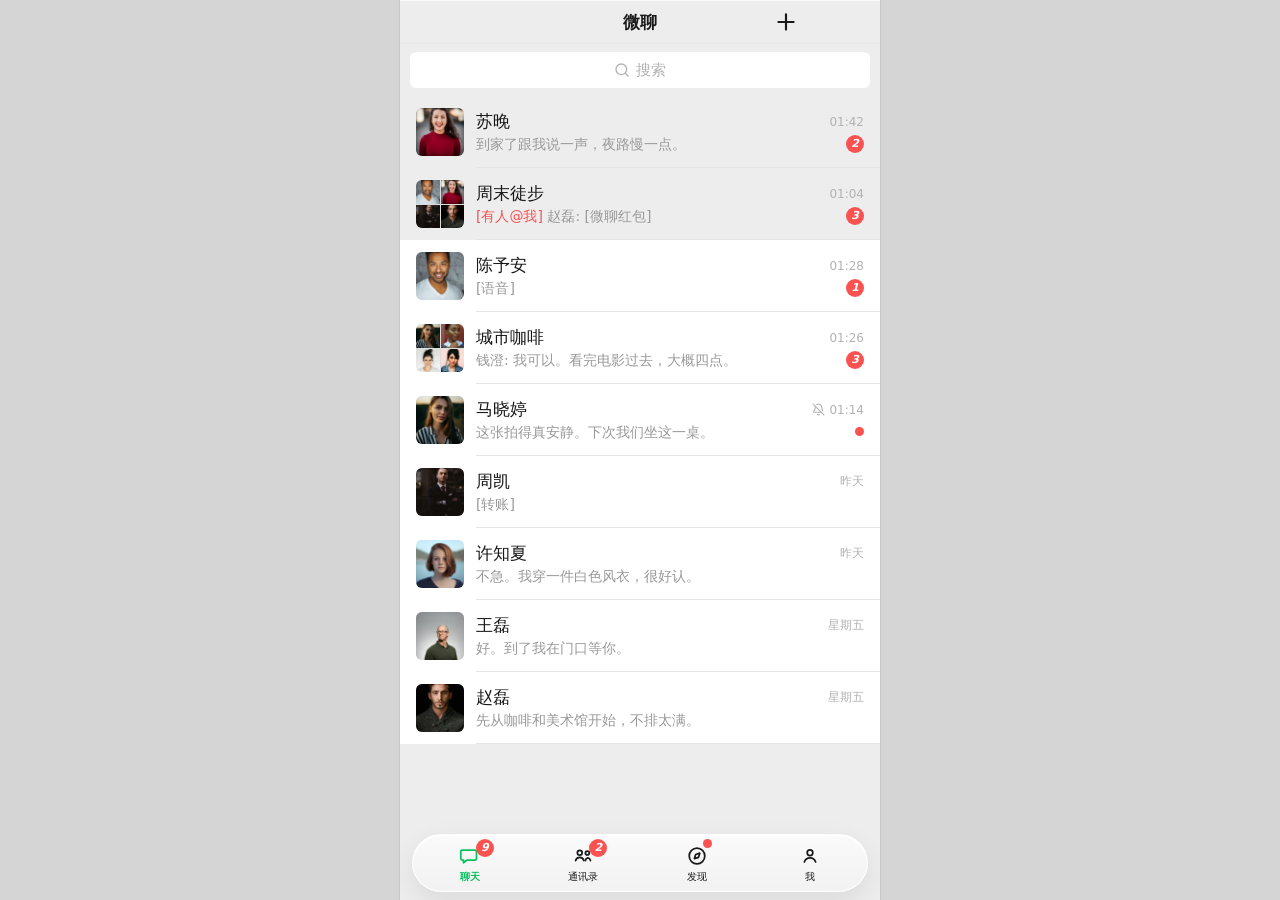
==== index.html @ df1ce08c "微聊 web app build" ====
<!doctype html>
<html lang="zh-CN">
  <head>
    <meta charset="UTF-8" />
    <link rel="icon" type="image/svg+xml" href="./favicon.svg" />
    <meta
      name="viewport"
      content="width=device-width, initial-scale=1, viewport-fit=cover"
    />
    <meta name="theme-color" content="#ededed" />
    <meta name="apple-mobile-web-app-capable" content="yes" />
    <meta name="mobile-web-app-capable" content="yes" />
    <meta name="apple-mobile-web-app-status-bar-style" content="default" />
    <meta name="format-detection" content="telephone=no" />
    <meta name="description" content="微聊，都市交友的消息、朋友圈和附近的人。" />
    <title>微聊</title>
    <script type="module" crossorigin src="./assets/index-DD8obF-Z.js"></script>
    <link rel="stylesheet" crossorigin href="./assets/index-Q1AZqdxB.css">
  </head>
  <body>
    <div id="root"></div>
  </body>
</html>
---- assets/index-Q1AZqdxB.css ----
:root{--green:#07c160;--green-press:#06ad56;--bubble-me:#95ec69;--bubble-them:#fff;--bg:#ededed;--bg-elev:#fff;--bg-search:#fff;--bg-pinned:#ededed;--nav:#ededed9e;--text:#191919;--text-2:#999;--text-3:#b2b2b2;--link:#576b95;--danger:#fa5151;--line:#e5e5e5;--tab:#f7f7f78c;--tab-active:#07c160;--tab-inactive:#191919;--input-bg:#fff;--panel:#f6f6f6;--press:#e8e8e8;--quote:#0000000d;--moment-bar:#f7f7f7;--desktop:#d5d5d5;--shadow:#0000001f;--lightningcss-light:initial;--lightningcss-dark: ;color-scheme:light;font-family:WenQuanYi Micro Hei,PingFang SC,Noto Sans SC,Microsoft YaHei,Droid Sans Fallback,system-ui,sans-serif}:root[data-theme=dark]{--bubble-me:#3eb575;--bubble-them:#2c2c2c;--bg:#111;--bg-elev:#1c1c1c;--bg-search:#2a2a2a;--bg-pinned:#191919;--nav:#1111119e;--text:#ececec;--text-2:#9a9a9a;--text-3:#7a7a7a;--link:#8ea4c8;--line:#2c2c2c;--tab:#1c1c1c8c;--tab-active:#07c160;--tab-inactive:#d0d0d0;--input-bg:#2a2a2a;--panel:#1a1a1a;--press:#2a2a2a;--quote:#ffffff14;--moment-bar:#242424;--desktop:#000;--lightningcss-light: ;--lightningcss-dark:initial;color-scheme:dark}*{box-sizing:border-box}html,body,#root{height:100%;margin:0}body{background:var(--desktop);color:var(--text);-webkit-tap-highlight-color:transparent;touch-action:manipulation;overflow:hidden}button,input,textarea{color:inherit;font-family:inherit}button{cursor:pointer}img{max-width:100%}.app-frame{left:0;right:0;top:var(--vv-top,0px);height:var(--vv-height,100dvh);justify-content:center;display:flex;position:fixed}.app{background:var(--bg);-webkit-user-select:none;user-select:none;width:min(100%,480px);height:100%;position:relative;overflow:hidden;box-shadow:0 0 0 1px #0000000f}.screen{background:var(--bg);position:absolute;inset:0;overflow:hidden}.screen.enter{animation:.28s cubic-bezier(.2,.7,.2,1) slide-in}.screen.leave{animation:.28s cubic-bezier(.2,.7,.2,1) forwards slide-out}@keyframes slide-in{0%{transform:translate(100%)}to{transform:translate(0)}}@keyframes slide-out{0%{transform:translate(0)}to{transform:translate(100%)}}@media (prefers-reduced-motion:reduce){.screen.enter,.screen.leave{animation-duration:1ms}}.page{--nav-h:calc(44px + env(safe-area-inset-top));background:var(--bg);height:100%;min-height:0;padding-top:var(--nav-h);flex-direction:column;display:flex;position:relative}.sr-only{clip:rect(0 0 0 0);width:1px;height:1px;position:absolute;overflow:hidden}.scroll{overscroll-behavior:contain;min-height:0;padding-bottom:env(safe-area-inset-bottom);flex:1;overflow-y:auto}.scroll::-webkit-scrollbar{width:0;height:0}.splash{color:#111;background:#fff;justify-content:center;align-items:center;gap:12px}.splash p{letter-spacing:2px;margin:0;font-size:18px}.navbar{height:var(--nav-h,calc(44px + env(safe-area-inset-top)));padding-top:env(safe-area-inset-top);background:var(--nav);-webkit-backdrop-filter:blur(22px)saturate(180%);z-index:6;grid-template-columns:72px 1fr 72px;align-items:center;display:grid;position:absolute;top:0;left:0;right:0;box-shadow:inset 0 1px #ffffffb8,inset 0 -.5px #0000000f}.navbar h1{left:72px;right:72px;top:env(safe-area-inset-top);text-align:center;height:44px;color:var(--text);text-overflow:ellipsis;white-space:nowrap;pointer-events:none;margin:0;font-size:17px;font-weight:600;line-height:44px;position:absolute;overflow:hidden}.nav-back,.icon-btn,.nav-side{width:44px;height:44px;color:var(--text);background:0 0;border:0;place-items:center;display:grid}.nav-back{justify-self:start}.nav-right{justify-content:flex-end;align-items:center;display:flex}.nav-text{color:var(--text);background:0 0;border:0;padding:8px 12px;font-size:16px}.nav-text.go{color:var(--green);font-weight:600}.nav-text:disabled{color:var(--text-3)}.tabs-root,.tab-pane{flex-direction:column;height:100%;min-height:0;display:flex}.tabs-body{min-height:0;padding-bottom:calc(86px + env(safe-area-inset-bottom));flex:1;display:flex;position:relative;overflow:hidden}.tab-pane{flex:1;height:auto;min-height:0;overflow:hidden}.tabs-root{position:relative}.tabbar{left:12px;right:12px;bottom:calc(8px + env(safe-area-inset-bottom));z-index:8;-webkit-backdrop-filter:blur(28px)saturate(180%);background:linear-gradient(#ffffffbd,#f7f7f775);border:1px solid #ffffffb8;border-radius:29px;height:58px;display:flex;position:absolute;box-shadow:0 10px 28px #00000014,inset 0 1px #ffffffeb,inset 0 -1px #ffffff47}:root[data-theme=dark] .tabbar{background:linear-gradient(#303030b8,#16161680);border-color:#ffffff24;box-shadow:0 10px 28px #00000059,inset 0 1px #ffffff29}.tabs-root .scroll{padding-bottom:12px}.tabs-root .index-bar{top:calc(var(--nav-h) + 52px);bottom:6px}.tab{color:var(--tab-inactive);background:0 0;border:0;flex-direction:column;flex:1;justify-content:center;align-items:center;gap:1px;font-size:10px;display:flex;position:relative}.tab.on{color:var(--tab-active);font-weight:600}.tab-badge,.badge-num,.badge-dot{background:var(--danger);color:#fff}.tab-badge,.badge-num{text-align:center;border-radius:9px;min-width:18px;height:18px;padding:0 5px;font-size:11px;font-weight:600;line-height:18px}.tab-badge{margin-left:6px;position:absolute;top:4px;left:50%}.tab-badge.badge-dot{width:9px;min-width:9px;height:9px;padding:0}.badge-dot{border-radius:50%;width:9px;height:9px;padding:0}.search-wrap{background:var(--bg);padding:8px 10px}.search-btn,.search-input{background:var(--bg-search);width:100%;height:36px;color:var(--text-3);border:0;border-radius:6px;justify-content:center;align-items:center;gap:6px;font-size:15px;display:flex}.search-input{color:var(--text);outline:none;justify-content:flex-start;padding:0 12px;font-size:16px}.search-wrap.stick{z-index:2;position:sticky;top:0}.chat-cell{background:var(--bg-elev);text-align:left;border:0;align-items:center;gap:12px;width:100%;height:72px;padding:0 16px;display:flex;position:relative}.chat-cell.pinned{background:var(--bg-pinned)}.chat-cell.anim{transition:transform .18s}.chat-cell:active{background:var(--press)}.chat-main{flex-direction:column;flex:1;justify-content:center;min-width:0;display:flex}.name-line,.sub-line{justify-content:space-between;align-items:center;gap:8px;min-width:0;display:flex}.chat-name{color:var(--text);text-overflow:ellipsis;white-space:nowrap;font-size:17px;overflow:hidden}.time{color:var(--text-3);flex-shrink:0;align-items:center;gap:4px;font-size:12px;display:flex}.preview{text-overflow:ellipsis;white-space:nowrap;min-width:0;color:var(--text-2);margin-top:3px;font-size:14px;overflow:hidden}.mention-tag,.draft-tag{color:var(--danger)}.chat-cell:after,.cell.border:after,.person:after{content:"";background:var(--line);height:1px;position:absolute;bottom:0;left:76px;right:0}.cell.border:after{left:54px}.cell.noicon.border:after{left:16px}.person:after{left:68px}.page[data-screen=contacts] .cell{padding-right:26px}.swipe-wrap{background:var(--bg-elev);position:relative;overflow:hidden}.swipe-actions{display:flex;position:absolute;inset:0 0 0 auto}.swipe-actions button{color:#fff;border:0;width:74px;font-size:15px}.swipe-actions .pinact{background:#8e8e93}.swipe-actions .delact{background:#fa5151}.avatar,.gavatar{background:#ddd;flex-shrink:0;display:inline-grid;overflow:hidden}.avatar img,.gavatar img{object-fit:cover;width:100%;height:100%;display:block}.gavatar{grid-template-columns:1fr 1fr;place-content:center;gap:1px}.cell-group{background:var(--bg-elev);margin-bottom:8px}.cell{background:var(--bg-elev);text-align:left;border:0;align-items:center;gap:12px;width:100%;min-height:56px;padding:12px 16px;font-size:16px;display:flex;position:relative}.cell:active{background:var(--press)}.cell-icon{flex-shrink:0;place-items:center;width:26px;display:grid}.cell-title{flex:1;min-width:0}.cell-value{color:var(--text-3);text-overflow:ellipsis;white-space:nowrap;max-width:50%;font-size:14px;overflow:hidden}.chev{color:#c7c7c7;flex-shrink:0}.cell.danger{color:var(--danger);justify-content:center}.letter-h{z-index:1;background:var(--bg);color:var(--text-2);padding:4px 16px;font-size:13px;position:sticky;top:0}.person{background:var(--bg-elev);text-align:left;width:100%;min-height:56px;color:var(--text);border:0;align-items:center;gap:12px;padding:8px 28px 8px 16px;font-size:17px;display:flex;position:relative}.person>span:not(.avatar){text-overflow:ellipsis;white-space:nowrap;flex:1;min-width:0;overflow:hidden}.person:active{background:var(--press)}.index-bar{z-index:4;width:18px;color:var(--text-2);touch-action:none;flex-direction:column;justify-content:space-evenly;align-items:center;font-size:10px;font-weight:600;line-height:1;display:flex;position:absolute;top:92px;bottom:8px;right:1px;overflow:hidden}.letter-pop{color:#fff;z-index:6;background:#0000008c;border-radius:8px;place-items:center;width:68px;height:68px;font-size:32px;display:grid;position:absolute;top:42%;left:50%;transform:translate(-50%,-50%)}.messages{background:var(--bg);padding-bottom:10px}.time-chip,.sys-msg{text-align:center;color:var(--text-3);margin:10px 24px;font-size:12px;line-height:1.5}.msg-row{align-items:flex-start;gap:8px;padding:6px 12px;display:flex}.msg-row.me{flex-direction:row-reverse}.msg-body{flex-direction:column;align-items:flex-start;min-width:0;max-width:74%;display:flex}.sender-name{text-overflow:ellipsis;white-space:nowrap;max-width:100%;overflow:hidden}.msg-row.me .msg-body{align-items:flex-end}.sender-name{margin:0 0 3px 2px;font-size:12px}.bubble{word-break:break-word;white-space:pre-wrap;border-radius:6px;padding:9px 12px;font-size:16px;line-height:1.45;position:relative}.bubble.them{background:var(--bubble-them);color:var(--text)}.bubble.me{background:var(--bubble-me);color:#111}.bubble.them:before,.bubble.me:after{content:"";border:6px solid #0000;position:absolute;top:12px}.bubble.them:before{border-right-color:var(--bubble-them);border-left:0;left:-6px}.bubble.me:after{border-left-color:var(--bubble-me);border-right:0;right:-6px}.at{color:var(--link)}.quote{color:var(--text-2);background:var(--quote);border-radius:3px;margin-bottom:6px;padding:4px 6px;font-size:12px}.msg-img{object-fit:contain;background:#ddd;border-radius:6px;width:auto;max-width:min(180px,100%);height:auto;max-height:220px;display:block}.sticker{max-width:100%;height:auto;display:block}.voice{align-items:center;gap:8px;min-width:84px;display:flex}.msg-row.me .voice{flex-direction:row-reverse}.bars{align-items:center;gap:2px;height:16px;display:flex}.bars i{background:currentColor;border-radius:1px;width:2px;display:block}.bars.on i{animation:.8s ease-in-out infinite hop}@keyframes hop{50%{transform:scaleY(.45)}}.rp-card,.tf-card{color:#fff;text-align:left;border:0;border-radius:6px;width:min(230px,100%);padding:0;overflow:hidden}.rp-card.done,.tf-card.done{opacity:.72}.pay-main{align-items:center;gap:10px;padding:14px 12px;display:flex}.pay-ico{color:#f25542;background:#ffd37a;border-radius:50%;place-items:center;width:40px;height:40px;font-weight:700;display:grid}.tf-card .pay-ico{color:#fff;background:#ffffff40}.pay-main>div{min-width:0}.pay-main b,.pay-main span{text-overflow:ellipsis;white-space:nowrap;display:block;overflow:hidden}.pay-main b{font-size:15px;font-weight:500}.pay-main span,.pay-foot{opacity:.9;font-size:12px}.pay-foot{color:#b2b2b2;background:#ffffffeb;padding:4px 12px}.loc-card,.file-card,.card-bubble{background:var(--bg-elev);text-align:left;width:min(220px,100%);color:var(--text);border:0;border-radius:6px;padding:0;overflow:hidden}.loc-map{background:linear-gradient(#d7efdf,#d7efdf) 0 0/100% 100%,radial-gradient(circle at 70% 40%,#07c160 0 6px,#0000 7px) 0 0/100% 100%;height:78px;position:relative}.loc-map:after{content:"";background:#fa5151;border-radius:50% 50% 50% 0;width:12px;height:12px;position:absolute;top:28px;left:50%;transform:translate(-50%)rotate(-45deg)}.loc-card div,.file-card,.card-bubble{padding:8px 10px}.loc-card .loc-name,.file-card b,.card-bubble b{text-overflow:ellipsis;white-space:nowrap;font-size:15px;display:block;overflow:hidden}.loc-card .loc-detail,.file-card span,.card-bubble span{color:var(--text-3);font-size:12px}.file-card,.card-bubble{align-items:center;gap:8px;padding:10px;display:flex}.file-card>div,.card-bubble>div,.loc-card .loc-name,.loc-card .loc-detail{text-overflow:ellipsis;white-space:nowrap;min-width:0;overflow:hidden}.msg-row.flash{animation:1.2s flash}@keyframes flash{0%{background:#07c16047}}.notice-bar{background:var(--bg-elev);text-align:left;color:var(--text-2);border:0;border-radius:6px;margin:0 12px 6px;padding:8px 10px;font-size:13px}.notice-bar b{color:var(--text);margin-right:6px}.composer{padding:8px 8px calc(8px + env(safe-area-inset-bottom));background:var(--panel);border-top:1px solid var(--line);z-index:7;align-items:flex-end;gap:6px;display:flex;position:relative}.composer .icon-btn{flex-shrink:0;width:36px;height:36px}.page.panel-open .composer{padding-bottom:8px}.composer textarea,.hold-talk{background:var(--input-bg);resize:none;border:0;border-radius:6px;outline:none;flex:1;min-height:36px;max-height:96px;padding:8px 10px;font-size:16px;line-height:1.4}.hold-talk{text-align:center;color:var(--text);touch-action:none;place-items:center;font-weight:600;display:grid}.hold-talk.down{background:#d0d0d0}.send-btn{background:var(--green);color:#fff;border:0;border-radius:4px;height:36px;padding:0 12px;font-size:15px}.send-btn:active{background:var(--green-press)}.extra-panel{background:var(--panel);height:268px;padding:8px 10px calc(8px + env(safe-area-inset-bottom));overflow:auto}.panel-tabs{gap:8px;margin-bottom:8px;display:flex}.panel-tabs button{color:var(--text-2);background:0 0;border:0;border-radius:6px;padding:4px 8px}.panel-tabs button.on{background:var(--bg-elev);color:var(--text)}.emoji-grid{grid-template-columns:repeat(8,1fr);display:grid}.emoji-grid button{background:0 0;border:0;height:42px;font-size:26px}.sticker-grid,.plus-grid{grid-template-columns:repeat(4,1fr);gap:12px 8px;display:grid}.sticker-grid button,.plus-grid button{background:0 0;border:0;padding:0}.plus-grid button{color:var(--text-2);flex-direction:column;align-items:center;gap:6px;font-size:12px;display:flex}.plus-ico{background:var(--bg-elev);width:58px;height:58px;color:var(--text);border-radius:14px;place-items:center;display:grid}.mention-list{background:var(--bg-elev);border-top:1px solid var(--line);max-height:180px;overflow:auto}.mention-list button{border:0;border-bottom:1px solid var(--line);background:0 0;align-items:center;gap:8px;width:100%;padding:8px 12px;font-size:15px;display:flex}.quote-bar{background:var(--panel);color:var(--text-2);align-items:center;gap:8px;padding:6px 12px;font-size:13px;display:flex}.quote-bar span{text-overflow:ellipsis;white-space:nowrap;flex:1;overflow:hidden}.quote-bar button{color:var(--text-2);background:0 0;border:0}.float-menu{z-index:40;color:#fff;background:#4c4c4c;border-radius:6px;max-width:calc(100% - 16px);display:flex;position:absolute;overflow:auto;transform:translate(-50%)}.tabbar{z-index:16}.float-menu button{color:#fff;white-space:nowrap;background:0 0;border:0;padding:10px 12px;font-size:14px}.float-menu button+button{box-shadow:inset 1px 0 #ffffff29}.dropdown{top:calc(44px + env(safe-area-inset-top));color:#fff;z-index:20;background:#4c4c4c;border-radius:6px;min-width:148px;position:absolute;right:8px;overflow:hidden}.dropdown button{color:#fff;text-align:left;background:0 0;border:0;align-items:center;gap:8px;width:100%;padding:12px 16px;font-size:15px;display:flex}.dropdown button+button{box-shadow:inset 0 1px #ffffff14}.dropdown-mask{z-index:19;background:0 0;border:0;position:absolute;inset:0}.toast{color:#fff;z-index:80;text-align:center;background:#000000b8;border-radius:6px;max-width:70%;padding:10px 14px;font-size:14px;position:absolute;top:42%;left:50%;transform:translate(-50%,-50%)}.mask{z-index:60;background:#00000080;justify-content:center;align-items:center;padding:28px;display:flex;position:absolute;inset:0}.sheet-mask{align-items:flex-end;padding:0}.dialog{background:var(--bg-elev);text-align:center;border-radius:12px;width:min(100%,300px);overflow:hidden}.dialog h3{margin:18px 16px 8px;font-size:17px;font-weight:600}.dialog p{color:var(--text-2);margin:0 16px 16px;font-size:14px;line-height:1.5}.dialog-actions{border-top:1px solid var(--line);display:flex}.dialog-actions button{background:0 0;border:0;flex:1;height:48px;font-size:17px}.dialog-actions button+button{border-left:1px solid var(--line);color:var(--green)}.dialog-actions .danger{color:var(--danger)}.sheet{background:var(--bg);width:100%;padding-bottom:env(safe-area-inset-bottom);border-radius:12px 12px 0 0}.sheet button,.sheet-title{background:var(--bg-elev);border:0;border-bottom:1px solid var(--line);text-align:center;width:100%;padding:16px;font-size:17px}.sheet .danger{color:var(--danger)}.sheet .cancel{margin-top:8px;font-weight:600}.sheet-title{color:var(--text-2);padding:12px;font-size:13px}.rec-mask{z-index:35;pointer-events:none;place-items:center;display:grid;position:absolute;inset:0}.rec-box{color:#fff;text-align:center;background:#000000b8;border-radius:12px;flex-direction:column;justify-content:center;align-items:center;gap:8px;width:168px;min-height:168px;padding:16px;font-size:13px;display:flex}.rec-box.cancel{background:#b02a2ae6}.viewer{z-index:70;background:#000;justify-content:center;align-items:center;display:flex;position:absolute;inset:0}.viewer img{object-fit:contain;max-width:100%;max-height:100%}.viewer-close{top:calc(8px + env(safe-area-inset-top));color:#fff;z-index:2;background:#ffffff29;border:0;border-radius:20px;width:40px;height:40px;position:absolute;left:8px}.viewer-close.light{background:0 0}.viewer-count{bottom:calc(16px + env(safe-area-inset-bottom));color:#fff;font-size:14px;position:absolute}.packet{color:#fff;text-align:center;background:#d84b3c;border-radius:14px;width:min(300px,86%);min-height:360px;position:relative;overflow:hidden}.packet-top{background:linear-gradient(#e8644f,#d84b3c 55%,#c63d32);min-height:230px;padding:36px 20px 20px}.packet-who{font-size:16px}.packet-greet{margin-top:14px;font-size:20px;font-weight:600}.coin{color:#7a4b12;background:#f3d48a;border:0;border-radius:50%;width:78px;height:78px;margin-top:28px;font-size:32px;font-weight:700}.coin.spin{animation:.56s linear spin}@keyframes spin{to{transform:rotateY(360deg)}}.packet-wait{opacity:.9;margin-top:28px}.packet-amount{color:#111;background:#f7f3ea;padding:28px 12px 32px}.packet-amount strong{font-size:40px;font-weight:600;display:block}.packet-amount span{color:#888;font-size:13px}.packet-mask{background:#0000009e}.cover{height:280px;margin-bottom:36px;position:relative}.cover img{object-fit:cover;width:100%;height:100%;display:block}.cover-meta{align-items:flex-end;gap:12px;display:flex;position:absolute;bottom:-28px;right:12px}.cover-meta .avatar{border:2px solid #fff;box-shadow:0 1px 3px #00000029}.cover-meta b{color:#fff;text-shadow:0 1px 2px #00000073;margin-bottom:34px;font-size:18px;font-weight:600}.moment{background:var(--bg-elev);gap:10px;padding:14px 12px 8px;display:flex}.moment+.moment{box-shadow:inset 0 1px var(--line)}.moment-main{flex:1;min-width:0}.moment-name{color:var(--link);font-size:16px;font-weight:600}.moment-text{white-space:pre-wrap;margin:6px 0 0;font-size:16px;line-height:1.45}.imgs{gap:4px;margin-top:8px;display:grid}.imgs button{background:#ddd;border:0;padding:0}.imgs img{object-fit:cover;width:100%;height:92px;display:block}.imgs.n1{max-width:200px}.imgs.n1 img{height:auto;max-height:220px}.imgs.n2,.imgs.n4{grid-template-columns:1fr 1fr;max-width:220px}.imgs.n3,.imgs.n5,.imgs.n6,.imgs.n7,.imgs.n8,.imgs.n9{grid-template-columns:repeat(3,1fr);max-width:260px}.moment-foot{color:var(--text-3);align-items:center;gap:8px;margin-top:8px;font-size:13px;display:flex}.moment-foot .grow{flex:1}.moment-tools{position:relative}.moment-menu{background:#4c4c4c;border-radius:4px;display:flex;position:absolute;top:-8px;right:32px;overflow:hidden}.moment-menu button{color:#fff;background:0 0;border:0;padding:8px 14px;font-size:14px}.social{background:var(--moment-bar);border-radius:4px;margin:8px 0;padding:6px 8px;font-size:14px;line-height:1.45}.social .likes{color:var(--link)}.cmt b{color:var(--link);font-weight:500}.comment-dock{padding:8px 8px calc(8px + env(safe-area-inset-bottom));background:var(--panel);border-top:1px solid var(--line);z-index:7;gap:8px;display:flex;position:relative}.comment-dock input{background:var(--input-bg);border:0;border-radius:6px;outline:none;flex:1;padding:8px 10px;font-size:16px}.page.compose-page{background:#fff;padding-top:0}.compose-bar{height:calc(44px + env(safe-area-inset-top));padding:env(safe-area-inset-top) 12px 0 6px;z-index:12;background:#fff;flex-shrink:0;justify-content:space-between;align-items:center;display:flex}.compose-cancel{height:44px;color:var(--text);background:0 0;border:0;padding:0 10px;font-size:17px}.compose-post{color:#b2b2b2;background:#ededed;border:0;border-radius:4px;height:32px;margin-right:4px;padding:0 14px;font-size:16px;font-weight:500}.compose-post:not(:disabled){background:#07c160}.compose-post:not(:disabled):active{background:#06ad56}.compose-body{padding-bottom:calc(16px + env(safe-area-inset-bottom));background:#fff}.compose-text{resize:none;width:100%;min-height:88px;color:var(--text);background:0 0;border:0;outline:none;margin:0;padding:8px 16px 0;font-size:17px;line-height:1.45;display:block;overflow:hidden}.compose-text::placeholder{color:silver}.pic-grid{grid-template-columns:repeat(3,minmax(0,1fr));gap:6px;padding:16px 16px 0;display:grid}.pic-tile,.pic-add{aspect-ratio:1;border:0;border-radius:2px;width:100%;padding:0;overflow:hidden}.pic-tile{background:#f3f3f3}.pic-tile img{object-fit:cover;width:100%;height:100%;display:block}.pic-add{color:#c8c8c8;cursor:pointer;background:#f3f3f3;place-items:center;display:grid}.compose-rows{background:#fff;margin-top:22px}.compose-row{width:100%;min-height:56px;color:var(--text);text-align:left;background:#fff;border:0;align-items:center;gap:12px;padding:0 12px 0 16px;font-size:17px;display:flex;position:relative}.compose-row>svg:first-child{flex-shrink:0}.compose-row>span:nth-child(2){flex:1;min-width:0}.compose-row .val{color:#999;text-overflow:ellipsis;white-space:nowrap;max-width:42%;font-size:16px;overflow:hidden}.compose-row:active{background:var(--press)}.compose-row+.compose-row:before{content:"";background:#e5e5e5;height:1px;position:absolute;top:0;left:50px;right:0}:root[data-theme=dark] .page.compose-page,:root[data-theme=dark] .compose-bar,:root[data-theme=dark] .compose-body,:root[data-theme=dark] .compose-rows,:root[data-theme=dark] .compose-row{background:var(--bg-elev)}:root[data-theme=dark] .pic-add,:root[data-theme=dark] .pic-tile{color:#8d8d8d;background:#2a2a2a}:root[data-theme=dark] .compose-post:disabled{color:#8d8d8d;background:#3a3a3a}:root[data-theme=dark] .compose-row+.compose-row:before{background:var(--line)}.chips{flex-wrap:wrap;gap:8px;margin-top:16px;display:flex}.chips button,.chips span{background:var(--bg-elev);color:var(--text-2);border:0;border-radius:14px;padding:6px 10px;font-size:13px}.chips button.on{color:var(--green)}.date-card{background:var(--bg-elev);border-radius:12px;margin:12px 16px;overflow:hidden}.date-card>img,.date-photo img{object-fit:cover;width:100%;height:320px;display:block}.date-photo{background:0 0;border:0;width:100%;padding:0}.date-facts{text-align:left;padding:14px 16px 4px}.date-name{align-items:center;gap:8px;font-size:20px;font-weight:600;display:flex}.verify{color:#fff;background:var(--green);border-radius:9px;padding:2px 6px;font-size:11px;font-weight:600}.date-facts p{color:var(--text);margin:8px 0;font-size:15px;line-height:1.5}.date-actions{gap:8px;padding:8px 16px 16px;display:flex}.date-actions button{background:var(--bg);border:0;border-radius:8px;flex:1;height:40px;font-size:15px}.date-actions .go{background:var(--green);color:#fff}.match-note{color:var(--green);margin-top:6px;font-size:13px}.me-head,.profile-top{background:var(--bg-elev);text-align:left;border:0;align-items:center;gap:16px;width:100%;min-height:118px;margin-bottom:8px;padding:28px 16px 24px;display:flex}.me-head .nm,.profile-top .nm,.qr-head .nm{text-overflow:ellipsis;white-space:nowrap;font-size:22px;font-weight:600;overflow:hidden}.me-meta,.profile-top>div,.qr-head>div,.fav-cell>div{flex:1;min-width:0}.me-main{text-align:left;min-width:0;color:inherit;background:0 0;border:0;flex:1;align-items:center;gap:16px;padding:0;display:flex}.me-id,.profile-top .sub{color:var(--text-2);overflow-wrap:anywhere;margin-top:6px;font-size:14px;line-height:1.5}.page.bare{padding-top:env(safe-area-inset-top)}.profile-top{padding-top:calc(var(--nav-h) + 12px);align-items:flex-start}.center-green{color:var(--green);justify-content:center;font-size:17px}.balance-card{color:#fff;background:linear-gradient(160deg,#07c160,#05964c);border-radius:12px;margin:12px;padding:18px 16px 14px}.balance-card .num{font-variant-numeric:tabular-nums;margin:8px 0 14px;font-size:36px;font-weight:600}.balance-ops{gap:8px;display:flex}.balance-ops button{color:#fff;background:#ffffff2e;border:0;border-radius:8px;flex:1;padding:8px}.bill{background:var(--bg-elev);border-bottom:1px solid var(--line);justify-content:space-between;gap:12px;padding:12px 16px;display:flex}.bill b{font-weight:500}.plus{color:#07c160}.minus{color:var(--text)}.qr-wrap{min-height:0;padding:28px 20px calc(28px + env(safe-area-inset-bottom));text-align:center;flex:1;overflow-y:auto}.qr-card{background:var(--bg-elev);border-radius:12px;padding:22px 16px 18px}.qr-card img{background:#fff;width:210px;height:210px;margin:12px auto;display:block}.service-grid,.mini-grid{background:var(--bg-elev);grid-template-columns:repeat(4,1fr);gap:14px 8px;margin-bottom:8px;padding:16px 10px;display:grid}.service-grid button,.mini-grid button{color:var(--text);background:0 0;border:0;flex-direction:column;align-items:center;gap:6px;font-size:12px;display:flex}.svc-ico{color:#fff;border-radius:12px;place-items:center;width:46px;height:46px;display:grid}.sched{padding:8px}.week-banner{background:var(--bg-elev);color:var(--text-2);border-radius:8px;margin:8px;padding:10px 12px;font-size:13px}.sched-grid{grid-template-columns:42px repeat(5,1fr);gap:4px;display:grid}.sched-grid .hd,.slot-label{text-align:center;color:var(--text-2);font-size:11px}.hd.today{color:var(--green);font-weight:700}.slot-label small{font-size:9px;display:block}.course-chip{color:#1b1b1b;border:0;border-radius:6px;width:100%;min-height:72px;padding:4px 3px;font-size:11px;line-height:1.25}.course-chip.today{box-shadow:inset 0 0 0 1px var(--green)}.course-chip.now{box-shadow:inset 0 0 0 2px #078a45}.course-empty{min-height:72px}.field{background:var(--bg-elev);margin-bottom:8px;padding:12px 16px}.field label{color:var(--text-2);margin-bottom:6px;font-size:13px;display:block}.field input,.field textarea{resize:none;background:0 0;border:0;outline:none;width:100%;font-size:16px}.money-input{font-size:32px;font-weight:600}.primary{background:var(--green);color:#fff;border:0;border-radius:6px;width:calc(100% - 32px);height:44px;margin:16px;font-size:17px}.primary.red{background:#e15a4a}.primary:disabled{opacity:.45}.hint{text-align:center;color:var(--text-3);font-size:13px}.switch{background:#e5e5e5;border:0;border-radius:15px;align-items:center;width:50px;height:30px;padding:2px;display:flex}.switch i{background:#fff;border-radius:50%;width:26px;height:26px;transition:transform .18s;display:block;box-shadow:0 1px 2px #0003}.switch.on{background:var(--green)}.switch.on i{transform:translate(20px)}.check{color:#0000;border:1px solid #ccc;border-radius:50%;place-items:center;width:22px;height:22px;display:grid}.check.on{background:var(--green);border-color:var(--green);color:#fff}.picked{background:var(--bg);gap:8px;padding:8px 12px;display:flex;overflow:auto}.article{background:var(--bg-elev);margin:8px 0;padding:14px 16px}.article h3{margin:0 0 8px;font-size:17px}.article p{color:var(--text-2);margin:0;font-size:15px;line-height:1.6}.meta{color:var(--text-3);margin-bottom:8px;font-size:12px}.empty{text-align:center;color:var(--text-2);padding:48px 24px;font-size:14px;line-height:1.6}.shake-stage{flex-direction:column;flex:1;justify-content:center;align-items:center;gap:16px;padding:24px;display:flex}.shake-orb{background:var(--bg-elev);width:140px;height:140px;color:var(--green);box-shadow:0 8px 24px var(--shadow);border:0;border-radius:50%;place-items:center;display:grid}.shake-orb.go{animation:.4s linear infinite wobble}@keyframes wobble{50%{transform:rotate(12deg)}}.result-card{background:var(--bg-elev);text-align:center;border-radius:12px;width:min(100%,300px);padding:16px}.scan-video{object-fit:cover;background:#000;width:100%;height:100%}.scan-frame{background:#111;flex:1;min-height:0;position:relative}.scan-hint{text-align:center;color:#fff;font-size:13px;position:absolute;bottom:16px;left:0;right:0}.about{text-align:center;align-items:center;padding-top:48px}.avatar-grid{grid-template-columns:repeat(4,1fr);gap:16px;padding:20px;display:grid}.avatar-grid button{background:0 0;border:0;border-radius:10px;padding:6px}.avatar-grid button.on{outline:2px solid var(--green)}.section-label{color:var(--text-2);padding:8px 16px;font-size:13px}.page.momo{background:linear-gradient(#ffd0e2 0%,#efe4ff 24%,#f6f6f6 52%,#ededed 100%);padding-top:0}.page[data-screen=moments]{background:var(--bg-elev)}.navbar{z-index:12}.navbar.overlay{box-shadow:none;color:#191919;background:linear-gradient(#fff3,#0000)}.page[data-screen=moments] .navbar.overlay:not(.solid){color:#fff}.navbar.overlay.solid{color:#191919;-webkit-backdrop-filter:blur(22px)saturate(160%);background:#f7f7f7f0;box-shadow:inset 0 -.5px #00000014}:root[data-theme=dark] .page.momo{background:linear-gradient(#3a2438 0%,#241c30 28%,#111 58%)}:root[data-theme=dark] .page[data-screen=moments]{background:var(--bg)}:root[data-theme=dark] .navbar.overlay,:root[data-theme=dark] .navbar.overlay.solid{color:var(--text)}:root[data-theme=dark] .page[data-screen=moments] .navbar.overlay:not(.solid){color:#fff}:root[data-theme=dark] .navbar.overlay.solid{background:#111111f0;box-shadow:inset 0 -.5px #ffffff14}:root[data-theme=dark] .momo-hero{color:#f6e8f4}:root[data-theme=dark] .bubble.me{color:#10210f}.momo-hero{padding:calc(var(--nav-h) + 16px) 20px 18px;color:#3a2140;font-size:28px;font-weight:600}.moment-name{color:#576b95;text-overflow:ellipsis;white-space:nowrap;max-width:100%;overflow:hidden}.moment-time,.moment-loc{color:#999;margin-right:8px;font-size:13px}.more-dots{background:var(--moment-bar);color:#576b95;letter-spacing:1px;border:0;border-radius:4px;min-width:32px;height:22px;font-weight:700}.cover-meta{max-width:calc(100% - 16px)}.cover-meta b{text-overflow:ellipsis;white-space:nowrap;max-width:168px;overflow:hidden}.imgs.n1{width:max-content;max-width:min(180px,100%)}.imgs.n1 button{aspect-ratio:auto;background:0 0;width:auto;height:auto}.imgs.n1 img{object-fit:contain;width:auto;max-width:min(180px,100%);height:auto;max-height:220px}.imgs.n2,.imgs.n4{grid-template-columns:1fr 1fr;width:min(184px,100%);max-width:184px}.imgs.n3,.imgs.n5,.imgs.n6,.imgs.n7,.imgs.n8,.imgs.n9{grid-template-columns:repeat(3,1fr);width:min(246px,100%);max-width:246px}.imgs.n2 img,.imgs.n3 img,.imgs.n4 img,.imgs.n5 img,.imgs.n6 img,.imgs.n7 img,.imgs.n8 img,.imgs.n9 img{aspect-ratio:1;object-fit:cover;width:100%;height:100%}.imgs.n2 button,.imgs.n3 button,.imgs.n4 button,.imgs.n5 button,.imgs.n6 button,.imgs.n7 button,.imgs.n8 button,.imgs.n9 button{aspect-ratio:1;overflow:hidden}.moment-strip{gap:4px;margin-left:auto;display:flex}.moment-strip img{object-fit:cover;border-radius:2px;width:40px;height:40px}.fav-tabs{background:var(--bg-elev);gap:8px;padding:8px 16px;display:flex;overflow:auto}.fav-tabs button{background:var(--bg);white-space:nowrap;border:0;border-radius:14px;padding:6px 12px;font-size:14px}.fav-tabs button.on{color:#fff;background:#07c160}.fav-cell{border:0;border-bottom:1px solid var(--line);background:var(--bg-elev);text-align:left;gap:12px;width:100%;padding:12px 16px;display:flex}.fav-cell b,.fav-cell .preview{text-overflow:ellipsis;white-space:nowrap;display:block;overflow:hidden}.fav-cell img{object-fit:cover;border-radius:4px;flex-shrink:0;width:54px;height:54px}.fav-tabs{scrollbar-width:none}.member-pick button{max-width:64px}.member-pick span{text-overflow:ellipsis;white-space:nowrap;max-width:64px;overflow:hidden}.qr-head{text-align:left;align-items:center;gap:12px;display:flex}.file-badge{color:#fff;background:#4c8dff;border-radius:4px;flex-shrink:0;place-items:center;width:44px;height:44px;font-size:11px;font-weight:700;display:grid}.picker-map,.loc-map{width:100%;height:92px;display:block}.form-error{color:#fa5151;text-align:center;font-size:13px}.packet-switch{background:var(--bg-elev);border-radius:8px;margin:12px 16px;display:flex;overflow:hidden}.packet-switch button{background:0 0;border:0;flex:1;height:40px}.packet-switch button.on{color:#fff;background:#fa9d3b}.pay-form{padding-bottom:24px}.keypad{grid-template-columns:repeat(3,1fr);gap:8px;padding:12px 16px;display:grid}.keypad button{background:var(--bg-elev);border:0;border-radius:8px;height:48px;font-size:20px}.pin-dots{justify-content:center;gap:10px;margin:12px 0;display:flex}.pin-dots i{border:1px solid #ccc;border-radius:50%;width:12px;height:12px;display:block}.pin-dots i.on{background:var(--text)}.cashier-amount{text-align:center;margin:12px 0;font-size:36px;font-weight:600}.select-bar{padding:10px 16px calc(10px + env(safe-area-inset-bottom));background:var(--bg-elev);border-top:1px solid var(--line);align-items:center;gap:12px;display:flex}.select-bar .danger{color:#fa5151;background:0 0;border:0;margin-left:auto;font-size:16px}.best{color:#c47a2c;font-size:12px}.packet-banner{object-fit:cover;width:100%;height:110px}.member-pick{gap:10px;padding:8px 16px;display:flex;overflow:auto}.member-pick button{opacity:.55;background:0 0;border:0;flex-direction:column;align-items:center;gap:4px;font-size:12px;display:flex}.member-pick button.on{opacity:1}.note-input,.text-link{color:#576b95;text-align:center;background:0 0;border:0;margin:8px auto;font-size:15px;display:block}.field select{background:0 0;width:100%;margin:8px 0;font-size:16px}.sheet-file{text-align:center;background:var(--bg-elev);border-bottom:1px solid var(--line);color:#07c160;padding:16px;display:block}.rp-card{background:linear-gradient(#f9a23a,#f25542)}.tf-card{background:linear-gradient(#ffc14d,#f0a023)}
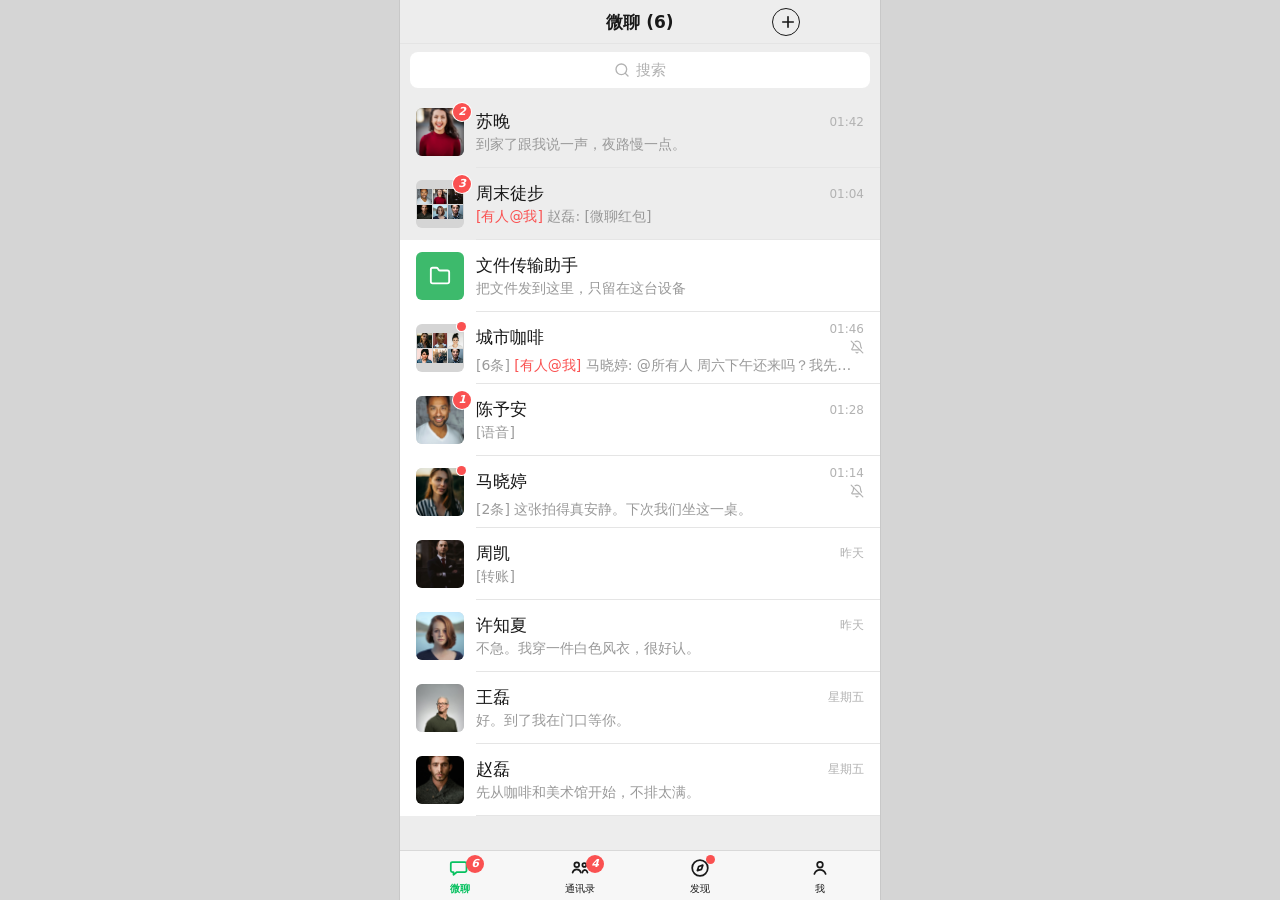
==== commit a0689580: "Update build: group QR, chat background, notice detail" ====
--- a/index.html
+++ b/index.html
@@ -14,8 +14,8 @@
     <meta name="format-detection" content="telephone=no" />
     <meta name="description" content="微聊，都市交友的消息、朋友圈和附近的人。" />
     <title>微聊</title>
-    <script type="module" crossorigin src="./assets/index-DD8obF-Z.js"></script>
-    <link rel="stylesheet" crossorigin href="./assets/index-Q1AZqdxB.css">
+    <script type="module" crossorigin src="./assets/index-C5OdnR_f.js"></script>
+    <link rel="stylesheet" crossorigin href="./assets/index-B-r6wLBg.css">
   </head>
   <body>
     <div id="root"></div>
--- a/assets/index-B-r6wLBg.css
+++ b/assets/index-B-r6wLBg.css
@@ -0,0 +1 @@
+:root{--green:#07c160;--green-press:#06ad56;--bubble-me:#95ec69;--bubble-them:#fff;--bg:#ededed;--bg-elev:#fff;--bg-search:#fff;--bg-pinned:#ededed;--nav:#ededed9e;--text:#191919;--text-2:#999;--text-3:#b2b2b2;--link:#576b95;--danger:#fa5151;--line:#e5e5e5;--tab:#f7f7f78c;--tab-active:#07c160;--tab-inactive:#191919;--input-bg:#fff;--panel:#f6f6f6;--press:#e8e8e8;--quote:#0000000d;--moment-bar:#f7f7f7;--desktop:#d5d5d5;--shadow:#0000001f;--lightningcss-light:initial;--lightningcss-dark: ;color-scheme:light;font-family:WenQuanYi Micro Hei,PingFang SC,Noto Sans SC,Microsoft YaHei,Droid Sans Fallback,system-ui,sans-serif}:root[data-theme=dark]{--bubble-me:#3eb575;--bubble-them:#2c2c2c;--bg:#111;--bg-elev:#1c1c1c;--bg-search:#2a2a2a;--bg-pinned:#191919;--nav:#1111119e;--text:#ececec;--text-2:#9a9a9a;--text-3:#7a7a7a;--link:#8ea4c8;--line:#2c2c2c;--tab:#1c1c1c8c;--tab-active:#07c160;--tab-inactive:#d0d0d0;--input-bg:#2a2a2a;--panel:#1a1a1a;--press:#2a2a2a;--quote:#ffffff14;--moment-bar:#242424;--desktop:#000;--lightningcss-light: ;--lightningcss-dark:initial;color-scheme:dark}*{box-sizing:border-box}html,body,#root{height:100%;margin:0}body{background:var(--desktop);color:var(--text);-webkit-tap-highlight-color:transparent;touch-action:manipulation;overflow:hidden}button,input,textarea{color:inherit;font-family:inherit}button{cursor:pointer}img{max-width:100%}.app-frame{left:0;right:0;top:var(--vv-top,0px);height:var(--vv-height,100dvh);justify-content:center;display:flex;position:fixed}.app{background:var(--bg);-webkit-user-select:none;user-select:none;width:min(100%,480px);height:100%;position:relative;overflow:hidden;box-shadow:0 0 0 1px #0000000f}.screen{background:var(--bg);position:absolute;inset:0;overflow:hidden}.screen.enter{animation:.28s cubic-bezier(.2,.7,.2,1) slide-in}.screen.leave{animation:.28s cubic-bezier(.2,.7,.2,1) forwards slide-out}@keyframes slide-in{0%{transform:translate(100%)}to{transform:translate(0)}}@keyframes slide-out{0%{transform:translate(0)}to{transform:translate(100%)}}@media (prefers-reduced-motion:reduce){.screen.enter,.screen.leave{animation-duration:1ms}}.page{--nav-h:calc(44px + env(safe-area-inset-top));background:var(--bg);height:100%;min-height:0;padding-top:var(--nav-h);flex-direction:column;display:flex;position:relative}.sr-only{clip:rect(0 0 0 0);width:1px;height:1px;position:absolute;overflow:hidden}.scroll{overscroll-behavior:contain;min-height:0;padding-bottom:env(safe-area-inset-bottom);flex:1;overflow-y:auto}.scroll::-webkit-scrollbar{width:0;height:0}.splash{color:#111;background:#fff;justify-content:center;align-items:center;gap:12px}.splash p{letter-spacing:2px;margin:0;font-size:18px}.navbar{height:var(--nav-h,calc(44px + env(safe-area-inset-top)));padding-top:env(safe-area-inset-top);background:var(--bg);z-index:6;grid-template-columns:72px 1fr 72px;align-items:center;display:grid;position:absolute;top:0;left:0;right:0;box-shadow:inset 0 -.5px #00000014}.navbar h1{left:72px;right:72px;top:env(safe-area-inset-top);text-align:center;height:44px;color:var(--text);text-overflow:ellipsis;white-space:nowrap;pointer-events:none;margin:0;font-size:17px;font-weight:600;line-height:44px;position:absolute;overflow:hidden}.nav-back,.icon-btn,.nav-side{width:44px;height:44px;color:var(--text);background:0 0;border:0;place-items:center;display:grid}.nav-back{justify-self:start}.nav-right{justify-content:flex-end;align-items:center;display:flex}.nav-text{color:var(--text);background:0 0;border:0;padding:8px 12px;font-size:16px}.nav-text.go{color:var(--green);font-weight:600}.nav-text:disabled{color:var(--text-3)}.tabs-root,.tab-pane{flex-direction:column;height:100%;min-height:0;display:flex}.tabs-body{min-height:0;padding-bottom:calc(50px + env(safe-area-inset-bottom));flex:1;display:flex;position:relative;overflow:hidden}.tab-pane{flex:1;height:auto;min-height:0;overflow:hidden}.tabs-root{position:relative}.tabbar{height:calc(50px + env(safe-area-inset-bottom));padding-bottom:env(safe-area-inset-bottom);z-index:16;background:#f7f7f7;border-top:.5px solid #d9d9d9;border-radius:0;display:flex;position:absolute;bottom:0;left:0;right:0}:root[data-theme=dark] .tabbar{background:#1c1c1c;border-top-color:#2c2c2c}.tabs-root .scroll{padding-bottom:12px}.tabs-root .index-bar{top:calc(var(--nav-h) + 52px);bottom:6px}.tab{color:var(--tab-inactive);background:0 0;border:0;flex-direction:column;flex:1;justify-content:center;align-items:center;gap:1px;font-size:10px;display:flex;position:relative}.tab.on{color:var(--tab-active);font-weight:600}.tab-badge,.badge-num,.badge-dot{background:var(--danger);color:#fff}.tab-badge,.badge-num{text-align:center;border-radius:9px;min-width:18px;height:18px;padding:0 5px;font-size:11px;font-weight:600;line-height:18px}.tab-badge{margin-left:6px;position:absolute;top:4px;left:50%}.tab-badge.badge-dot{width:9px;min-width:9px;height:9px;padding:0}.badge-dot{border-radius:50%;width:9px;height:9px;padding:0}.search-wrap{background:var(--bg);padding:8px 10px}.search-btn,.search-input{background:var(--bg-search);width:100%;height:36px;color:var(--text-3);border:0;border-radius:8px;justify-content:center;align-items:center;gap:6px;font-size:15px;display:flex}.search-input{color:var(--text);outline:none;justify-content:flex-start;padding:0 12px;font-size:16px}.search-wrap.stick{z-index:2;position:sticky;top:0}.chat-cell{background:var(--bg-elev);text-align:left;border:0;align-items:center;gap:12px;width:100%;height:72px;padding:0 16px;display:flex;position:relative}.chat-cell.pinned{background:var(--bg-pinned)}.chat-cell.anim{transition:transform .18s}.chat-cell:active{background:var(--press)}.chat-main{flex-direction:column;flex:1;justify-content:center;min-width:0;display:flex}.name-line,.sub-line{justify-content:space-between;align-items:center;gap:8px;min-width:0;display:flex}.chat-name{color:var(--text);text-overflow:ellipsis;white-space:nowrap;font-size:17px;overflow:hidden}.time{color:var(--text-3);flex-shrink:0;align-items:center;gap:4px;font-size:12px;display:flex}.preview{text-overflow:ellipsis;white-space:nowrap;min-width:0;color:var(--text-2);margin-top:3px;font-size:14px;overflow:hidden}.mention-tag,.draft-tag{color:var(--danger)}.chat-cell:after,.cell.border:after,.person:after{content:"";background:var(--line);height:1px;position:absolute;bottom:0;left:76px;right:0}.cell.border:after{left:54px}.cell.noicon.border:after{left:16px}.person:after{left:68px}.page[data-screen=contacts] .cell{padding-right:26px}.swipe-wrap{background:var(--bg-elev);position:relative;overflow:hidden}.swipe-actions{display:flex;position:absolute;inset:0 0 0 auto}.swipe-actions button{color:#fff;border:0;width:74px;font-size:15px}.swipe-actions .pinact{background:#8e8e93}.swipe-actions .delact{background:#fa5151}.avatar,.gavatar{background:#ddd;flex-shrink:0;display:inline-grid;overflow:hidden}.avatar img,.gavatar img{object-fit:cover;width:100%;height:100%;display:block}.gavatar{background:#d5d5d5;place-content:center;gap:1px;padding:1px}.av-slot{flex-shrink:0;width:48px;height:48px;position:relative}.av-badge{z-index:2;position:absolute;top:-5px;right:-7px;box-shadow:0 0 0 1px #fff}.av-badge.badge-dot{top:-2px;right:-2px}.time-col{flex-direction:column;flex-shrink:0;align-items:flex-end;gap:4px;display:flex}.mute-bell{color:#b2b2b2}.nav-plus{border:1.6px solid var(--text);width:28px;height:28px;color:var(--text);background:0 0;border-radius:50%;place-items:center;margin-right:8px;display:grid}.svc-tile{color:#fff;border-radius:6px;flex-shrink:0;place-items:center;width:48px;height:48px;display:grid}.svc-tile.file{background:#3dba6c}.chat-cell.service{cursor:pointer}.cell-group{background:var(--bg-elev);margin-bottom:8px}.cell{background:var(--bg-elev);text-align:left;border:0;align-items:center;gap:12px;width:100%;min-height:56px;padding:12px 16px;font-size:16px;display:flex;position:relative}.cell:active{background:var(--press)}.cell-icon{flex-shrink:0;place-items:center;width:26px;display:grid}.cell-title{flex:1;min-width:0}.cell-value{color:var(--text-3);text-overflow:ellipsis;white-space:nowrap;max-width:50%;font-size:14px;overflow:hidden}.chev{color:#c7c7c7;flex-shrink:0}.cell.danger{color:var(--danger);justify-content:center}.letter-h{z-index:1;background:var(--bg);color:var(--text-2);padding:4px 16px;font-size:13px;position:sticky;top:0}.person{background:var(--bg-elev);text-align:left;width:100%;min-height:56px;color:var(--text);border:0;align-items:center;gap:12px;padding:8px 28px 8px 16px;font-size:17px;display:flex;position:relative}.person>span:not(.avatar){text-overflow:ellipsis;white-space:nowrap;flex:1;min-width:0;overflow:hidden}.person:active{background:var(--press)}.index-bar{z-index:4;width:18px;color:var(--text-2);touch-action:none;flex-direction:column;justify-content:space-evenly;align-items:center;font-size:10px;font-weight:600;line-height:1;display:flex;position:absolute;top:92px;bottom:8px;right:1px;overflow:hidden}.letter-pop{color:#fff;z-index:6;background:#0000008c;border-radius:8px;place-items:center;width:68px;height:68px;font-size:32px;display:grid;position:absolute;top:42%;left:50%;transform:translate(-50%,-50%)}.messages{background:var(--bg);padding-bottom:10px}.time-chip,.sys-msg{text-align:center;color:var(--text-3);margin:10px 24px;font-size:12px;line-height:1.5}.msg-row{align-items:flex-start;gap:8px;padding:6px 12px;display:flex}.msg-row.me{flex-direction:row-reverse}.msg-body{flex-direction:column;align-items:flex-start;min-width:0;max-width:74%;display:flex}.sender-name{text-overflow:ellipsis;white-space:nowrap;max-width:100%;overflow:hidden}.msg-row.me .msg-body{align-items:flex-end}.sender-name{margin:0 0 3px 2px;font-size:12px}.bubble{word-break:break-word;white-space:pre-wrap;border-radius:6px;padding:9px 12px;font-size:16px;line-height:1.45;position:relative}.bubble.them{background:var(--bubble-them);color:var(--text)}.bubble.me{background:var(--bubble-me);color:#111}.bubble.them:before,.bubble.me:after{content:"";border:6px solid #0000;position:absolute;top:12px}.bubble.them:before{border-right-color:var(--bubble-them);border-left:0;left:-6px}.bubble.me:after{border-left-color:var(--bubble-me);border-right:0;right:-6px}.at{color:var(--link)}.quote{color:var(--text-2);background:var(--quote);border-radius:3px;margin-bottom:6px;padding:4px 6px;font-size:12px}.msg-img{object-fit:contain;background:#ddd;border-radius:6px;width:auto;max-width:min(180px,100%);height:auto;max-height:220px;display:block}.sticker{max-width:100%;height:auto;display:block}.voice{align-items:center;gap:8px;min-width:84px;display:flex}.msg-row.me .voice{flex-direction:row-reverse}.bars{align-items:center;gap:2px;height:16px;display:flex}.bars i{background:currentColor;border-radius:1px;width:2px;display:block}.bars.on i{animation:.8s ease-in-out infinite hop}@keyframes hop{50%{transform:scaleY(.45)}}.rp-card,.tf-card{color:#fff;text-align:left;border:0;border-radius:6px;width:min(230px,100%);padding:0;overflow:hidden}.rp-card.done,.tf-card.done{opacity:.72}.pay-main{align-items:center;gap:10px;padding:14px 12px;display:flex}.pay-ico{color:#f25542;background:#ffd37a;border-radius:50%;place-items:center;width:40px;height:40px;font-weight:700;display:grid}.tf-card .pay-ico{color:#fff;background:#ffffff40}.pay-main>div{min-width:0}.pay-main b,.pay-main span{text-overflow:ellipsis;white-space:nowrap;display:block;overflow:hidden}.pay-main b{font-size:15px;font-weight:500}.pay-main span,.pay-foot{opacity:.9;font-size:12px}.pay-foot{color:#b2b2b2;background:#ffffffeb;padding:4px 12px}.loc-card,.file-card,.card-bubble{background:var(--bg-elev);text-align:left;width:min(220px,100%);color:var(--text);border:0;border-radius:6px;padding:0;overflow:hidden}.loc-map{background:linear-gradient(#d7efdf,#d7efdf) 0 0/100% 100%,radial-gradient(circle at 70% 40%,#07c160 0 6px,#0000 7px) 0 0/100% 100%;height:78px;position:relative}.loc-map:after{content:"";background:#fa5151;border-radius:50% 50% 50% 0;width:12px;height:12px;position:absolute;top:28px;left:50%;transform:translate(-50%)rotate(-45deg)}.loc-card div,.file-card,.card-bubble{padding:8px 10px}.loc-card .loc-name,.file-card b,.card-bubble b{text-overflow:ellipsis;white-space:nowrap;font-size:15px;display:block;overflow:hidden}.loc-card .loc-detail,.file-card span,.card-bubble span{color:var(--text-3);font-size:12px}.file-card,.card-bubble{align-items:center;gap:8px;padding:10px;display:flex}.file-card>div,.card-bubble>div,.loc-card .loc-name,.loc-card .loc-detail{text-overflow:ellipsis;white-space:nowrap;min-width:0;overflow:hidden}.msg-row.flash{animation:1.2s flash}@keyframes flash{0%{background:#07c16047}}.notice-bar{background:var(--bg-elev);text-align:left;color:var(--text-2);border:0;border-radius:6px;margin:0 12px 6px;padding:8px 10px;font-size:13px}.notice-bar b{color:var(--text);margin-right:6px}.composer{padding:8px 8px calc(8px + env(safe-area-inset-bottom));background:var(--panel);border-top:1px solid var(--line);z-index:7;align-items:flex-end;gap:6px;display:flex;position:relative}.composer .icon-btn{flex-shrink:0;width:36px;height:36px}.page.panel-open .composer{padding-bottom:8px}.composer textarea,.hold-talk{background:var(--input-bg);resize:none;border:0;border-radius:6px;outline:none;flex:1;min-height:36px;max-height:96px;padding:8px 10px;font-size:16px;line-height:1.4}.hold-talk{text-align:center;color:var(--text);touch-action:none;place-items:center;font-weight:600;display:grid}.hold-talk.down{background:#d0d0d0}.send-btn{background:var(--green);color:#fff;border:0;border-radius:4px;height:36px;padding:0 12px;font-size:15px}.send-btn:active{background:var(--green-press)}.extra-panel{background:var(--panel);height:268px;padding:8px 10px calc(8px + env(safe-area-inset-bottom));overflow:auto}.panel-tabs{gap:8px;margin-bottom:8px;display:flex}.panel-tabs button{color:var(--text-2);background:0 0;border:0;border-radius:6px;padding:4px 8px}.panel-tabs button.on{background:var(--bg-elev);color:var(--text)}.sticker-grid,.plus-grid{grid-template-columns:repeat(4,1fr);gap:12px 8px;display:grid}.sticker-grid button,.plus-grid button{background:0 0;border:0;padding:0}.plus-grid button{color:var(--text-2);flex-direction:column;align-items:center;gap:6px;font-size:12px;display:flex}.plus-ico{background:var(--bg-elev);width:58px;height:58px;color:var(--text);border-radius:14px;place-items:center;display:grid}.mention-list{background:var(--bg-elev);border-top:1px solid var(--line);max-height:180px;overflow:auto}.mention-list button{border:0;border-bottom:1px solid var(--line);background:0 0;align-items:center;gap:8px;width:100%;padding:8px 12px;font-size:15px;display:flex}.quote-bar{background:var(--panel);color:var(--text-2);align-items:center;gap:8px;padding:6px 12px;font-size:13px;display:flex}.quote-bar span{text-overflow:ellipsis;white-space:nowrap;flex:1;overflow:hidden}.quote-bar button{color:var(--text-2);background:0 0;border:0}.float-menu{z-index:40;color:#fff;background:#4c4c4c;border-radius:6px;max-width:calc(100% - 16px);display:flex;position:absolute;overflow:auto;transform:translate(-50%)}.tabbar{z-index:16}.float-menu button{color:#fff;white-space:nowrap;background:0 0;border:0;padding:10px 12px;font-size:14px}.float-menu button+button{box-shadow:inset 1px 0 #ffffff29}.dropdown{top:calc(44px + env(safe-area-inset-top));color:#fff;z-index:20;background:#4c4c4c;border-radius:6px;min-width:148px;position:absolute;right:8px;overflow:hidden}.dropdown button{color:#fff;text-align:left;background:0 0;border:0;align-items:center;gap:8px;width:100%;padding:12px 16px;font-size:15px;display:flex}.dropdown button+button{box-shadow:inset 0 1px #ffffff14}.dropdown-mask{z-index:19;background:0 0;border:0;position:absolute;inset:0}.toast{color:#fff;z-index:80;text-align:center;background:#000000b8;border-radius:6px;max-width:70%;padding:10px 14px;font-size:14px;position:absolute;top:42%;left:50%;transform:translate(-50%,-50%)}.mask{z-index:60;background:#00000080;justify-content:center;align-items:center;padding:28px;display:flex;position:absolute;inset:0}.sheet-mask{align-items:flex-end;padding:0}.dialog{background:var(--bg-elev);text-align:center;border-radius:12px;width:min(100%,300px);overflow:hidden}.dialog h3{margin:18px 16px 8px;font-size:17px;font-weight:600}.dialog p{color:var(--text-2);margin:0 16px 16px;font-size:14px;line-height:1.5}.dialog-actions{border-top:1px solid var(--line);display:flex}.dialog-actions button{background:0 0;border:0;flex:1;height:48px;font-size:17px}.dialog-actions button+button{border-left:1px solid var(--line);color:var(--green)}.dialog-actions .danger{color:var(--danger)}.sheet{background:var(--bg);width:100%;padding-bottom:env(safe-area-inset-bottom);border-radius:12px 12px 0 0}.sheet button,.sheet-title{background:var(--bg-elev);border:0;border-bottom:1px solid var(--line);text-align:center;width:100%;padding:16px;font-size:17px}.sheet .danger{color:var(--danger)}.sheet .cancel{margin-top:8px;font-weight:600}.sheet-title{color:var(--text-2);padding:12px;font-size:13px}.rec-mask{z-index:35;pointer-events:none;place-items:center;display:grid;position:absolute;inset:0}.rec-box{color:#fff;text-align:center;background:#000000b8;border-radius:12px;flex-direction:column;justify-content:center;align-items:center;gap:8px;width:168px;min-height:168px;padding:16px;font-size:13px;display:flex}.rec-box.cancel{background:#b02a2ae6}.viewer{z-index:70;background:#000;justify-content:center;align-items:center;display:flex;position:absolute;inset:0}.viewer img{object-fit:contain;max-width:100%;max-height:100%}.viewer-close{top:calc(8px + env(safe-area-inset-top));color:#fff;z-index:2;background:#ffffff29;border:0;border-radius:20px;width:40px;height:40px;position:absolute;left:8px}.viewer-close.light{background:0 0}.viewer-count{bottom:calc(16px + env(safe-area-inset-bottom));color:#fff;font-size:14px;position:absolute}.packet{color:#fff;text-align:center;background:#d84b3c;border-radius:14px;width:min(300px,86%);min-height:360px;position:relative;overflow:hidden}.packet-top{background:linear-gradient(#e8644f,#d84b3c 55%,#c63d32);min-height:230px;padding:36px 20px 20px}.packet-who{font-size:16px}.packet-greet{margin-top:14px;font-size:20px;font-weight:600}.coin{color:#7a4b12;background:#f3d48a;border:0;border-radius:50%;width:78px;height:78px;margin-top:28px;font-size:32px;font-weight:700}.coin.spin{animation:.56s linear spin}@keyframes spin{to{transform:rotateY(360deg)}}.packet-wait{opacity:.9;margin-top:28px}.packet-amount{color:#111;background:#f7f3ea;padding:28px 12px 32px}.packet-amount strong{font-size:40px;font-weight:600;display:block}.packet-amount span{color:#888;font-size:13px}.packet-mask{background:#0000009e}.cover{height:280px;margin-bottom:36px;position:relative}.cover img{object-fit:cover;width:100%;height:100%;display:block}.cover-meta{align-items:flex-end;gap:12px;display:flex;position:absolute;bottom:-28px;right:12px}.cover-meta .avatar{border:2px solid #fff;box-shadow:0 1px 3px #00000029}.cover-meta b{color:#fff;text-shadow:0 1px 2px #00000073;margin-bottom:34px;font-size:18px;font-weight:600}.moment{background:var(--bg-elev);gap:10px;padding:14px 12px 8px;display:flex}.moment+.moment{box-shadow:inset 0 1px var(--line)}.moment-main{flex:1;min-width:0}.moment-name{color:var(--link);font-size:16px;font-weight:600}.moment-text{white-space:pre-wrap;margin:6px 0 0;font-size:16px;line-height:1.45}.imgs{gap:4px;margin-top:8px;display:grid}.imgs button{background:#ddd;border:0;padding:0}.imgs img{object-fit:cover;width:100%;height:92px;display:block}.imgs.n1{max-width:200px}.imgs.n1 img{height:auto;max-height:220px}.imgs.n2,.imgs.n4{grid-template-columns:1fr 1fr;max-width:220px}.imgs.n3,.imgs.n5,.imgs.n6,.imgs.n7,.imgs.n8,.imgs.n9{grid-template-columns:repeat(3,1fr);max-width:260px}.moment-foot{color:var(--text-3);align-items:center;gap:8px;margin-top:8px;font-size:13px;display:flex}.moment-foot .grow{flex:1}.moment-tools{position:relative}.moment-menu{background:#4c4c4c;border-radius:4px;display:flex;position:absolute;top:-8px;right:32px;overflow:hidden}.moment-menu button{color:#fff;background:0 0;border:0;padding:8px 14px;font-size:14px}.social{background:var(--moment-bar);border-radius:4px;margin:8px 0;padding:6px 8px;font-size:14px;line-height:1.45}.social .likes{color:var(--link)}.cmt b{color:var(--link);font-weight:500}.comment-dock{padding:8px 8px calc(8px + env(safe-area-inset-bottom));background:var(--panel);border-top:1px solid var(--line);z-index:7;gap:8px;display:flex;position:relative}.comment-dock input{background:var(--input-bg);border:0;border-radius:6px;outline:none;flex:1;padding:8px 10px;font-size:16px}.page.compose-page{background:#fff;padding-top:0}.compose-bar{height:calc(44px + env(safe-area-inset-top));padding:env(safe-area-inset-top) 12px 0 6px;z-index:12;background:#fff;flex-shrink:0;justify-content:space-between;align-items:center;display:flex}.compose-cancel{height:44px;color:var(--text);background:0 0;border:0;padding:0 10px;font-size:17px}.compose-post{color:#b2b2b2;background:#ededed;border:0;border-radius:4px;height:32px;margin-right:4px;padding:0 14px;font-size:16px;font-weight:500}.compose-post:not(:disabled){background:#07c160}.compose-post:not(:disabled):active{background:#06ad56}.compose-body{padding-bottom:calc(16px + env(safe-area-inset-bottom));background:#fff}.compose-text{resize:none;width:100%;min-height:88px;color:var(--text);background:0 0;border:0;outline:none;margin:0;padding:8px 16px 0;font-size:17px;line-height:1.45;display:block;overflow:hidden}.compose-text::placeholder{color:silver}.pic-grid{grid-template-columns:repeat(3,minmax(0,1fr));gap:6px;padding:16px 16px 0;display:grid}.pic-tile,.pic-add{aspect-ratio:1;border:0;border-radius:2px;width:100%;padding:0;overflow:hidden}.pic-tile{background:#f3f3f3}.pic-tile img{object-fit:cover;width:100%;height:100%;display:block}.pic-add{color:#c8c8c8;cursor:pointer;background:#f3f3f3;place-items:center;display:grid}.compose-rows{background:#fff;margin-top:22px}.compose-row{width:100%;min-height:56px;color:var(--text);text-align:left;background:#fff;border:0;align-items:center;gap:12px;padding:0 12px 0 16px;font-size:17px;display:flex;position:relative}.compose-row>svg:first-child{flex-shrink:0}.compose-row>span:nth-child(2){flex:1;min-width:0}.compose-row .val{color:#999;text-overflow:ellipsis;white-space:nowrap;max-width:42%;font-size:16px;overflow:hidden}.compose-row:active{background:var(--press)}.compose-row+.compose-row:before{content:"";background:#e5e5e5;height:1px;position:absolute;top:0;left:50px;right:0}:root[data-theme=dark] .page.compose-page,:root[data-theme=dark] .compose-bar,:root[data-theme=dark] .compose-body,:root[data-theme=dark] .compose-rows,:root[data-theme=dark] .compose-row{background:var(--bg-elev)}:root[data-theme=dark] .pic-add,:root[data-theme=dark] .pic-tile{color:#8d8d8d;background:#2a2a2a}:root[data-theme=dark] .compose-post:disabled{color:#8d8d8d;background:#3a3a3a}:root[data-theme=dark] .compose-row+.compose-row:before{background:var(--line)}.chips{flex-wrap:wrap;gap:8px;margin-top:16px;display:flex}.chips button,.chips span{background:var(--bg-elev);color:var(--text-2);border:0;border-radius:14px;padding:6px 10px;font-size:13px}.chips button.on{color:var(--green)}.date-card{background:var(--bg-elev);border-radius:12px;margin:12px 16px;overflow:hidden}.date-card>img,.date-photo img{object-fit:cover;width:100%;height:320px;display:block}.date-photo{background:0 0;border:0;width:100%;padding:0}.date-facts{text-align:left;padding:14px 16px 4px}.date-name{align-items:center;gap:8px;font-size:20px;font-weight:600;display:flex}.verify{color:#fff;background:var(--green);border-radius:9px;padding:2px 6px;font-size:11px;font-weight:600}.date-facts p{color:var(--text);margin:8px 0;font-size:15px;line-height:1.5}.date-actions{gap:8px;padding:8px 16px 16px;display:flex}.date-actions button{background:var(--bg);border:0;border-radius:8px;flex:1;height:40px;font-size:15px}.date-actions .go{background:var(--green);color:#fff}.match-note{color:var(--green);margin-top:6px;font-size:13px}.me-head,.profile-top{background:var(--bg-elev);text-align:left;border:0;align-items:center;gap:16px;width:100%;min-height:118px;margin-bottom:8px;padding:28px 16px 24px;display:flex}.me-head .nm,.profile-top .nm,.qr-head .nm{text-overflow:ellipsis;white-space:nowrap;font-size:22px;font-weight:600;overflow:hidden}.me-meta,.profile-top>div,.qr-head>div,.fav-cell>div{flex:1;min-width:0}.me-main{text-align:left;min-width:0;color:inherit;background:0 0;border:0;flex:1;align-items:center;gap:16px;padding:0;display:flex}.me-id,.profile-top .sub{color:var(--text-2);overflow-wrap:anywhere;margin-top:6px;font-size:14px;line-height:1.5}.page.bare{padding-top:env(safe-area-inset-top)}.profile-top{padding-top:calc(var(--nav-h) + 12px);align-items:flex-start}.center-green{color:var(--green);justify-content:center;font-size:17px}.balance-card{color:#fff;background:linear-gradient(160deg,#07c160,#05964c);border-radius:12px;margin:12px;padding:18px 16px 14px}.balance-card .num{font-variant-numeric:tabular-nums;margin:8px 0 14px;font-size:36px;font-weight:600}.balance-ops{gap:8px;display:flex}.balance-ops button{color:#fff;background:#ffffff2e;border:0;border-radius:8px;flex:1;padding:8px}.bill{background:var(--bg-elev);border-bottom:1px solid var(--line);justify-content:space-between;gap:12px;padding:12px 16px;display:flex}.bill b{font-weight:500}.plus{color:#07c160}.minus{color:var(--text)}.qr-wrap{min-height:0;padding:28px 20px calc(28px + env(safe-area-inset-bottom));text-align:center;flex:1;overflow-y:auto}.qr-card{background:var(--bg-elev);border-radius:12px;padding:22px 16px 18px}.qr-card img{background:#fff;width:210px;height:210px;margin:12px auto;display:block}.service-grid,.mini-grid{background:var(--bg-elev);grid-template-columns:repeat(4,1fr);gap:14px 8px;margin-bottom:8px;padding:16px 10px;display:grid}.service-grid button,.mini-grid button{color:var(--text);background:0 0;border:0;flex-direction:column;align-items:center;gap:6px;font-size:12px;display:flex}.svc-ico{color:#fff;border-radius:12px;place-items:center;width:46px;height:46px;display:grid}.sched{padding:8px}.week-banner{background:var(--bg-elev);color:var(--text-2);border-radius:8px;margin:8px;padding:10px 12px;font-size:13px}.sched-grid{grid-template-columns:42px repeat(5,1fr);gap:4px;display:grid}.sched-grid .hd,.slot-label{text-align:center;color:var(--text-2);font-size:11px}.hd.today{color:var(--green);font-weight:700}.slot-label small{font-size:9px;display:block}.course-chip{color:#1b1b1b;border:0;border-radius:6px;width:100%;min-height:72px;padding:4px 3px;font-size:11px;line-height:1.25}.course-chip.today{box-shadow:inset 0 0 0 1px var(--green)}.course-chip.now{box-shadow:inset 0 0 0 2px #078a45}.course-empty{min-height:72px}.field{background:var(--bg-elev);margin-bottom:8px;padding:12px 16px}.field label{color:var(--text-2);margin-bottom:6px;font-size:13px;display:block}.field input,.field textarea{resize:none;background:0 0;border:0;outline:none;width:100%;font-size:16px}.money-input{font-size:32px;font-weight:600}.primary{background:var(--green);color:#fff;border:0;border-radius:6px;width:calc(100% - 32px);height:44px;margin:16px;font-size:17px}.primary.red{background:#e15a4a}.primary:disabled{opacity:.45}.hint{text-align:center;color:var(--text-3);font-size:13px}.switch{background:#e5e5e5;border:0;border-radius:15px;align-items:center;width:50px;height:30px;padding:2px;display:flex}.switch i{background:#fff;border-radius:50%;width:26px;height:26px;transition:transform .18s;display:block;box-shadow:0 1px 2px #0003}.switch.on{background:var(--green)}.switch.on i{transform:translate(20px)}.check{color:#0000;border:1px solid #ccc;border-radius:50%;place-items:center;width:22px;height:22px;display:grid}.check.on{background:var(--green);border-color:var(--green);color:#fff}.picked{background:var(--bg);gap:8px;padding:8px 12px;display:flex;overflow:auto}.article{background:var(--bg-elev);margin:8px 0;padding:14px 16px}.article h3{margin:0 0 8px;font-size:17px}.article p{color:var(--text-2);margin:0;font-size:15px;line-height:1.6}.meta{color:var(--text-3);margin-bottom:8px;font-size:12px}.empty{text-align:center;color:var(--text-2);padding:48px 24px;font-size:14px;line-height:1.6}.shake-stage{flex-direction:column;flex:1;justify-content:center;align-items:center;gap:16px;padding:24px;display:flex}.shake-orb{background:var(--bg-elev);width:140px;height:140px;color:var(--green);box-shadow:0 8px 24px var(--shadow);border:0;border-radius:50%;place-items:center;display:grid}.shake-orb.go{animation:.4s linear infinite wobble}@keyframes wobble{50%{transform:rotate(12deg)}}.result-card{background:var(--bg-elev);text-align:center;border-radius:12px;width:min(100%,300px);padding:16px}.scan-video{object-fit:cover;background:#000;width:100%;height:100%}.scan-frame{background:#111;flex:1;min-height:0;position:relative}.scan-hint{text-align:center;color:#fff;font-size:13px;position:absolute;bottom:16px;left:0;right:0}.about{text-align:center;align-items:center;padding-top:48px}.avatar-grid{grid-template-columns:repeat(4,1fr);gap:16px;padding:20px;display:grid}.avatar-grid button{background:0 0;border:0;border-radius:10px;padding:6px}.avatar-grid button.on{outline:2px solid var(--green)}.section-label{color:var(--text-2);padding:8px 16px;font-size:13px}.page.momo{background:linear-gradient(#ffd0e2 0%,#efe4ff 24%,#f6f6f6 52%,#ededed 100%);padding-top:0}.page[data-screen=moments]{background:var(--bg-elev)}.navbar{z-index:12}.navbar.overlay{box-shadow:none;color:#191919;background:linear-gradient(#fff3,#0000)}.page[data-screen=moments] .navbar.overlay:not(.solid){color:#fff}.navbar.overlay.solid{color:#191919;-webkit-backdrop-filter:blur(22px)saturate(160%);background:#f7f7f7f0;box-shadow:inset 0 -.5px #00000014}:root[data-theme=dark] .page.momo{background:linear-gradient(#3a2438 0%,#241c30 28%,#111 58%)}:root[data-theme=dark] .page[data-screen=moments]{background:var(--bg)}:root[data-theme=dark] .navbar.overlay,:root[data-theme=dark] .navbar.overlay.solid{color:var(--text)}:root[data-theme=dark] .page[data-screen=moments] .navbar.overlay:not(.solid){color:#fff}:root[data-theme=dark] .navbar.overlay.solid{background:#111111f0;box-shadow:inset 0 -.5px #ffffff14}:root[data-theme=dark] .momo-hero{color:#f6e8f4}:root[data-theme=dark] .bubble.me{color:#10210f}.momo-hero{padding:calc(var(--nav-h) + 16px) 20px 18px;color:#3a2140;font-size:28px;font-weight:600}.moment-name{color:#576b95;text-overflow:ellipsis;white-space:nowrap;max-width:100%;overflow:hidden}.moment-time,.moment-loc{color:#999;margin-right:8px;font-size:13px}.more-dots{background:var(--moment-bar);color:#576b95;letter-spacing:1px;border:0;border-radius:4px;min-width:32px;height:22px;font-weight:700}.cover-meta{max-width:calc(100% - 16px)}.cover-meta b{text-overflow:ellipsis;white-space:nowrap;max-width:168px;overflow:hidden}.imgs.n1{width:max-content;max-width:min(180px,100%)}.imgs.n1 button{aspect-ratio:auto;background:0 0;width:auto;height:auto}.imgs.n1 img{object-fit:contain;width:auto;max-width:min(180px,100%);height:auto;max-height:220px}.imgs.n2,.imgs.n4{grid-template-columns:1fr 1fr;width:min(184px,100%);max-width:184px}.imgs.n3,.imgs.n5,.imgs.n6,.imgs.n7,.imgs.n8,.imgs.n9{grid-template-columns:repeat(3,1fr);width:min(246px,100%);max-width:246px}.imgs.n2 img,.imgs.n3 img,.imgs.n4 img,.imgs.n5 img,.imgs.n6 img,.imgs.n7 img,.imgs.n8 img,.imgs.n9 img{aspect-ratio:1;object-fit:cover;width:100%;height:100%}.imgs.n2 button,.imgs.n3 button,.imgs.n4 button,.imgs.n5 button,.imgs.n6 button,.imgs.n7 button,.imgs.n8 button,.imgs.n9 button{aspect-ratio:1;overflow:hidden}.moment-strip{gap:4px;margin-left:auto;display:flex}.moment-strip img{object-fit:cover;border-radius:2px;width:40px;height:40px}.fav-tabs{background:var(--bg-elev);gap:8px;padding:8px 16px;display:flex;overflow:auto}.fav-tabs button{background:var(--bg);white-space:nowrap;border:0;border-radius:14px;padding:6px 12px;font-size:14px}.fav-tabs button.on{color:#fff;background:#07c160}.fav-cell{border:0;border-bottom:1px solid var(--line);background:var(--bg-elev);text-align:left;gap:12px;width:100%;padding:12px 16px;display:flex}.fav-cell b,.fav-cell .preview{text-overflow:ellipsis;white-space:nowrap;display:block;overflow:hidden}.fav-cell img{object-fit:cover;border-radius:4px;flex-shrink:0;width:54px;height:54px}.fav-tabs{scrollbar-width:none}.member-pick button{max-width:64px}.member-pick span{text-overflow:ellipsis;white-space:nowrap;max-width:64px;overflow:hidden}.qr-head{text-align:left;align-items:center;gap:12px;display:flex}.file-badge{color:#fff;background:#4c8dff;border-radius:4px;flex-shrink:0;place-items:center;width:44px;height:44px;font-size:11px;font-weight:700;display:grid}.picker-map,.loc-map{width:100%;height:92px;display:block}.form-error{color:#fa5151;text-align:center;font-size:13px}.packet-switch{background:var(--bg-elev);border-radius:8px;margin:12px 16px;display:flex;overflow:hidden}.packet-switch button{background:0 0;border:0;flex:1;height:40px}.packet-switch button.on{color:#fff;background:#fa9d3b}.pay-form{padding-bottom:24px}.keypad{grid-template-columns:repeat(3,1fr);gap:8px;padding:12px 16px;display:grid}.keypad button{background:var(--bg-elev);border:0;border-radius:8px;height:48px;font-size:20px}.pin-dots{justify-content:center;gap:10px;margin:12px 0;display:flex}.pin-dots i{border:1px solid #ccc;border-radius:50%;width:12px;height:12px;display:block}.pin-dots i.on{background:var(--text)}.cashier-amount{text-align:center;margin:12px 0;font-size:36px;font-weight:600}.select-bar{padding:10px 16px calc(10px + env(safe-area-inset-bottom));background:var(--bg-elev);border-top:1px solid var(--line);align-items:center;gap:12px;display:flex}.select-bar .danger{color:#fa5151;background:0 0;border:0;margin-left:auto;font-size:16px}.best{color:#c47a2c;font-size:12px}.packet-banner{object-fit:cover;width:100%;height:110px}.member-pick{gap:10px;padding:8px 16px;display:flex;overflow:auto}.member-pick button{opacity:.55;background:0 0;border:0;flex-direction:column;align-items:center;gap:4px;font-size:12px;display:flex}.member-pick button.on{opacity:1}.note-input,.text-link{color:#576b95;text-align:center;background:0 0;border:0;margin:8px auto;font-size:15px;display:block}.field select{background:0 0;width:100%;margin:8px 0;font-size:16px}.sheet-file{text-align:center;background:var(--bg-elev);border-bottom:1px solid var(--line);color:#07c160;padding:16px;display:block}.rp-card{background:linear-gradient(#f9a23a,#f25542)}.tf-card{background:linear-gradient(#ffc14d,#f0a023)}.navbar h1{justify-content:center;align-items:center;gap:4px;display:flex}.back-count{color:#fff;background:#d0d0d0;border-radius:9px;min-width:18px;height:18px;margin-left:-6px;padding:0 5px;font-size:12px;font-style:normal;line-height:18px}.nav-back{width:auto;padding-left:4px}.chat-title{align-items:center;gap:4px;max-width:100%;display:inline-flex}.announce{color:#191919;background:#fff;border:0;border-radius:8px;align-items:center;gap:8px;height:40px;margin:8px 12px 0;padding:0 10px;display:flex;box-shadow:0 2px 8px #0000000f}.announce span{text-overflow:ellipsis;white-space:nowrap;text-align:left;flex:1;min-width:0;font-size:14px;overflow:hidden}.announce svg{color:#f0b429;flex-shrink:0}.notice-page{inset:var(--nav-h) 0 0;z-index:5;background:#fff;padding:24px 20px;position:absolute}.notice-page h2{margin:0 0 12px;font-size:18px}.messages.has-wall{background-position:50%;background-size:cover}.messages.has-wall .time-chip{color:#fff;background:#00000040}.time-chip{background:#0000000f;border-radius:4px;margin:10px auto;padding:2px 8px;display:table}.video-card,.link-card{color:#191919;background:#fff;border-radius:6px;width:220px;overflow:hidden}.video-card{position:relative}.video-card img{object-fit:cover;width:100%;height:140px;display:block}.video-card i{color:#fff;background:#00000073;border-radius:50%;place-items:center;width:36px;height:36px;display:grid;position:absolute;top:52px;left:50%;transform:translate(-50%,-50%)}.video-card div{color:#999;padding:6px 10px;font-size:12px}.link-card{gap:8px;padding:10px;display:flex}.link-card div{flex:1;min-width:0}.link-card b{font-size:15px;display:block}.link-card span{-webkit-line-clamp:2;color:#999;-webkit-box-orient:vertical;margin-top:4px;font-size:12px;display:-webkit-box;overflow:hidden}.link-card img{object-fit:cover;border-radius:2px;width:48px;height:48px}.emoji-panel{-webkit-backdrop-filter:blur(16px);backdrop-filter:blur(16px);background:#f7f7f7c7;flex-direction:column;height:320px;display:flex;position:relative}.emoji-tabs{gap:6px;padding:8px 12px;display:flex}.emoji-tabs button{color:#191919;background:0 0;border:0;border-radius:8px;width:36px;height:32px}.emoji-tabs button.on{background:#fff}.emoji-scroll{flex:1;padding:0 8px 64px;overflow:auto}.emoji-label{color:#888;padding:8px;font-size:13px}.emoji-grid{grid-template-columns:repeat(7,1fr);display:grid}.emoji-grid button{background:0 0;border:0;height:42px;font-size:26px}.emoji-dock{gap:8px;display:flex;position:absolute;bottom:12px;right:12px}.emoji-dock button{background:#ffffffeb;border:0;border-radius:6px;height:40px}.emoji-dock button:first-child{width:52px;font-size:18px}.emoji-dock .send{color:#fff;background:#07c160;padding:0 16px}.emoji-dock .send:disabled{color:#fff;background:#e1e1e1}.page.panel-open .composer,.emoji-panel{background:#f7f7f7b8}.req-head{color:#999;padding:8px 16px 4px;font-size:13px}.req-row{background:#fff;align-items:center;gap:12px;padding:10px 16px;display:flex;position:relative}.req-row+.req-row:after,.req-row:after{content:"";background:#eee;height:1px;position:absolute;bottom:0;left:76px;right:0}.req-main{flex:1;min-width:0}.req-main b{font-size:17px;font-weight:400;display:block}.req-msg{color:#999;font-size:14px;line-height:1.4}.req-msg.clamp{-webkit-line-clamp:1;-webkit-box-orient:vertical;display:-webkit-box;overflow:hidden}.expand{color:#576b95;background:0 0;border:0;padding:0;font-size:14px}.req-accept{color:#fff;background:#07c160;border:0;border-radius:4px;height:30px;padding:0 12px;font-size:14px}.req-status{color:#b2b2b2;flex-shrink:0;align-items:center;gap:2px;font-size:14px;display:flex}.rp-open{background:#00000073;flex-direction:column;animation:.22s rp-fade}@keyframes rp-fade{0%{opacity:0}}.rp-open-card{aspect-ratio:3/5;flex-direction:column;width:80%;animation:.28s rp-pop;display:flex;position:relative}@keyframes rp-pop{0%{opacity:0;transform:scale(.84)}}.rp-open-cover{color:#fff;text-align:center;background:#e15a4a 50%/cover no-repeat;border-radius:14px 14px 0 0;flex-direction:column;flex:1;align-items:center;min-height:0;padding:36px 18px 56px;display:flex}.rp-open-who{align-items:center;gap:8px;font-size:15px;display:flex}.rp-open-line{margin-top:36px;font-size:22px;font-weight:600;line-height:1.45}.rp-open-bottom{background:#f35543;border-radius:0 0 14px 14px;justify-content:center;align-items:flex-end;height:26%;padding-bottom:28px;display:flex;position:relative}.rp-open-bottom:before{content:"";background:#f35543;border-radius:50%;height:72px;position:absolute;top:-36px;left:-6%;right:-6%}.rp-open .coin{z-index:2;width:78px;height:78px;margin:0;position:absolute;top:-39px;left:50%;transform:translate(-50%)}.rp-open .coin.spin{animation:.64s linear spin}.rp-detail-link{z-index:2;color:#fff;background:0 0;border:0;font-size:16px;position:relative}.rp-close{color:#e6c36a;background:0 0;border:1.5px solid #e6c36a;border-radius:50%;place-items:center;width:42px;height:42px;margin-top:28px;display:grid}.page.rp-detail-page{background:#fff;padding-top:0}.page.rp-detail-page .navbar.overlay{color:#fff;box-shadow:none;background:linear-gradient(#00000047,#0000)}.rp-detail{background:#fff}.rp-hero{height:260px;position:relative;overflow:hidden}.rp-hero img,.rp-hero-plain{object-fit:cover;background:#e15a4a;width:100%;height:100%;display:block}.rp-arc{background:#fff;border-radius:50%;width:170%;height:150px;position:absolute;bottom:-78px;left:50%;transform:translate(-50%);box-shadow:inset 0 2px #e6c36a}.rp-make{top:calc(52px + env(safe-area-inset-top));z-index:2;color:#fff;background:#ff5b93;border:0;border-radius:14px;height:28px;padding:0 10px;font-size:13px;position:absolute;right:12px}.rp-made{text-align:center;color:#b2b2b2;margin-top:-8px;font-size:12px}.rp-sender{justify-content:center;align-items:center;gap:8px;margin-top:16px;padding:0 28px;display:flex}.rp-sender b{text-overflow:ellipsis;white-space:nowrap;max-width:68%;font-size:17px;overflow:hidden}.rp-sender i{color:#c47a2c;border:1px solid #e6c36a;border-radius:2px;padding:0 3px;font-size:11px;font-style:normal}.rp-greet{text-align:center;color:#999;margin:8px 20px 0;font-size:14px}.rp-mine{text-align:center;margin-top:12px}.rp-mine strong{font-size:46px;font-weight:500;display:block}.rp-mine button{color:#576b95;background:0 0;border:0;font-size:14px}.rp-summary{color:#999;padding:18px 16px 8px;font-size:13px}.rp-claim{align-items:center;gap:12px;padding:12px 16px;display:flex;position:relative}.rp-claim+.rp-claim:before{content:"";background:#eee;height:1px;position:absolute;top:0;left:70px;right:0}.rp-claim>div{flex:1;min-width:0}.rp-claim b{font-size:16px;font-weight:500;display:block}.rp-claim span,.rp-claim em{color:#999;font-size:12px;font-style:normal;display:block}.rp-claim em{color:#c47a2c}.rp-claim .amt{color:#191919;font-size:15px}.page.group-qr{background:#fff}.page.group-qr .navbar{box-shadow:none;background:#fff}.gq-body{text-align:center;flex-direction:column;flex:1;align-items:center;min-height:0;padding:28px 28px 20px;display:flex}.gq-name{max-width:260px;margin-top:16px;font-size:17px;line-height:1.45}.gq-code{width:260px;height:260px;margin-top:22px;position:relative}.gq-code img{width:260px;height:260px;display:block}.gq-logo{background:#fff;border-radius:10px;padding:4px;display:flex;position:absolute;top:50%;left:50%;transform:translate(-50%,-50%)}.gq-body p{color:#b2b2b2;margin:18px 0 0;font-size:13px;line-height:1.55}.gq-save{color:#576b95;background:0 0;border:0;margin-top:auto;padding:18px;font-size:16px}.page.chat-bg{background:#ededed}.bg-preview{object-fit:cover;border-radius:8px;width:calc(100% - 32px);height:180px;margin:12px 16px;display:block}.bg-grid{grid-template-columns:repeat(3,1fr);gap:8px;padding:8px 16px 24px;display:grid}.bg-grid button{background:#ddd;border:0;border-radius:6px;height:108px;padding:0;position:relative;overflow:hidden}.bg-grid img{object-fit:cover;width:100%;height:100%;display:block}.bg-grid button.on{outline:2px solid #07c160}.bg-grid svg{color:#fff;background:#07c160;border-radius:50%;padding:2px;position:absolute;bottom:6px;right:6px}.page.group-notice{background:#ededed}.group-notice .scroll{background:#fff}.gn-author{align-items:center;gap:12px;padding:16px;display:flex}.gn-author b{font-size:17px;font-weight:500;display:block}.gn-author span{color:#999;font-size:13px}.gn-text,.gn-edit{white-space:pre-wrap;resize:none;background:#fff;border:0;width:100%;min-height:140px;margin:0;padding:8px 16px 20px;font-size:17px;line-height:1.6;display:block;box-shadow:inset 0 1px #eee}.gn-foot{color:#c8c8c8;justify-content:center;align-items:center;gap:12px;margin:36px 16px;font-size:12px;display:flex}.gn-foot:before,.gn-foot:after{content:"";background:#e5e5e5;width:42px;height:1px}
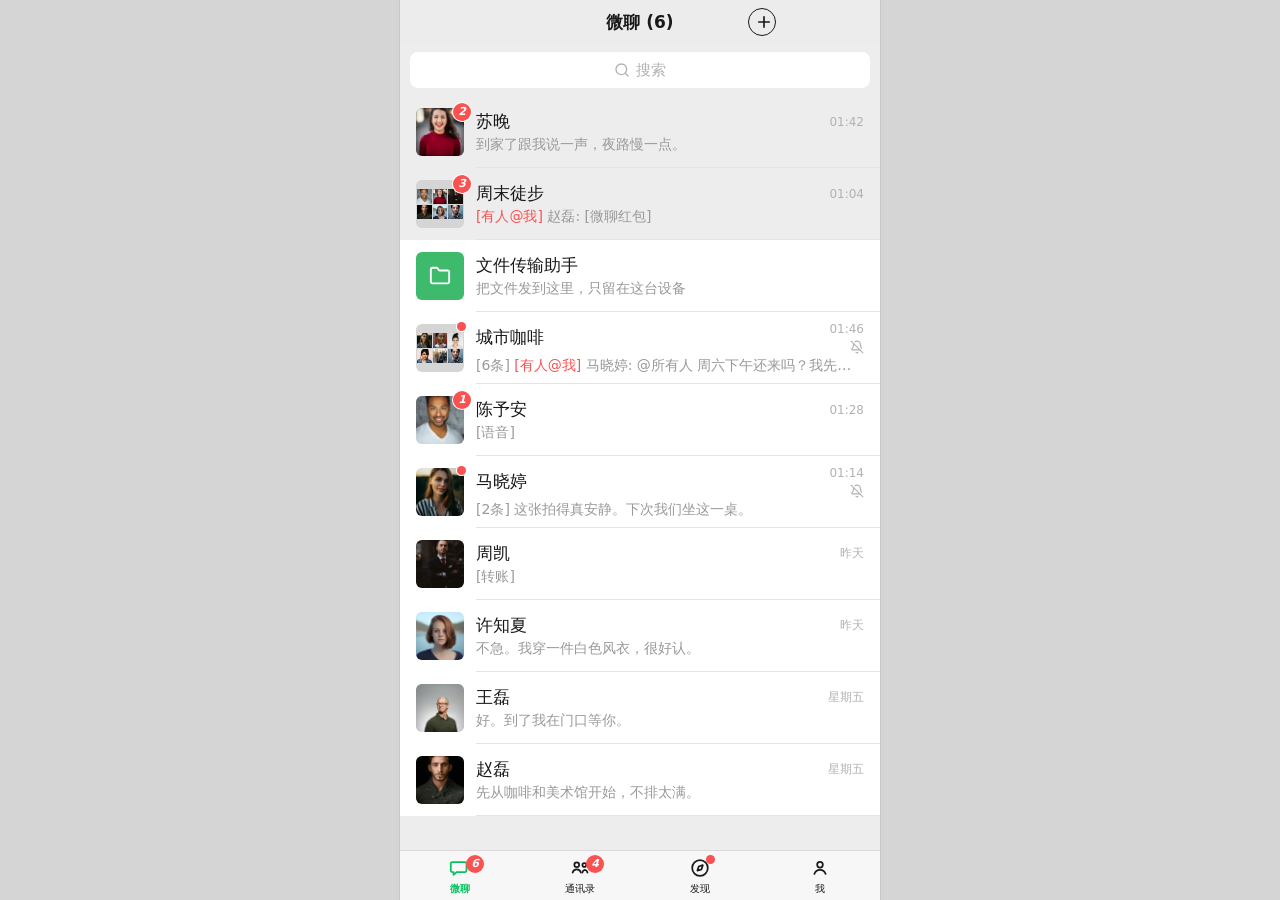
==== commit 9927e787: "Update build: services, profile, settings, search, nav audit" ====
--- a/index.html
+++ b/index.html
@@ -14,8 +14,8 @@
     <meta name="format-detection" content="telephone=no" />
     <meta name="description" content="微聊，都市交友的消息、朋友圈和附近的人。" />
     <title>微聊</title>
-    <script type="module" crossorigin src="./assets/index-C5OdnR_f.js"></script>
-    <link rel="stylesheet" crossorigin href="./assets/index-B-r6wLBg.css">
+    <script type="module" crossorigin src="./assets/index-BF3jyUOG.js"></script>
+    <link rel="stylesheet" crossorigin href="./assets/index-N-2jJCn-.css">
   </head>
   <body>
     <div id="root"></div>
--- a/assets/index-N-2jJCn-.css
+++ b/assets/index-N-2jJCn-.css
@@ -0,0 +1 @@
+:root{--green:#07c160;--green-press:#06ad56;--bubble-me:#95ec69;--bubble-them:#fff;--bg:#ededed;--bg-elev:#fff;--bg-search:#fff;--bg-pinned:#ededed;--nav:#ededed9e;--text:#191919;--text-2:#999;--text-3:#b2b2b2;--link:#576b95;--danger:#fa5151;--line:#e5e5e5;--tab:#f7f7f78c;--tab-active:#07c160;--tab-inactive:#191919;--input-bg:#fff;--panel:#f6f6f6;--press:#e8e8e8;--quote:#0000000d;--moment-bar:#f7f7f7;--desktop:#d5d5d5;--shadow:#0000001f;--lightningcss-light:initial;--lightningcss-dark: ;color-scheme:light;font-family:WenQuanYi Micro Hei,PingFang SC,Noto Sans SC,Microsoft YaHei,Droid Sans Fallback,system-ui,sans-serif}:root[data-theme=dark]{--bubble-me:#3eb575;--bubble-them:#2c2c2c;--bg:#111;--bg-elev:#1c1c1c;--bg-search:#2a2a2a;--bg-pinned:#191919;--nav:#1111119e;--text:#ececec;--text-2:#9a9a9a;--text-3:#7a7a7a;--link:#8ea4c8;--line:#2c2c2c;--tab:#1c1c1c8c;--tab-active:#07c160;--tab-inactive:#d0d0d0;--input-bg:#2a2a2a;--panel:#1a1a1a;--press:#2a2a2a;--quote:#ffffff14;--moment-bar:#242424;--desktop:#000;--lightningcss-light: ;--lightningcss-dark:initial;color-scheme:dark}*{box-sizing:border-box}html,body,#root{height:100%;margin:0}body{background:var(--desktop);color:var(--text);-webkit-tap-highlight-color:transparent;touch-action:manipulation;overflow:hidden}button,input,textarea{color:inherit;font-family:inherit}button{cursor:pointer}img{max-width:100%}.app-frame{left:0;right:0;top:var(--vv-top,0px);height:var(--vv-height,100dvh);justify-content:center;display:flex;position:fixed}.app{background:var(--bg);-webkit-user-select:none;user-select:none;width:min(100%,480px);height:100%;position:relative;overflow:hidden;box-shadow:0 0 0 1px #0000000f}.screen{background:var(--bg);position:absolute;inset:0;overflow:hidden}.screen.enter{animation:.28s cubic-bezier(.2,.7,.2,1) slide-in}.screen.leave{animation:.28s cubic-bezier(.2,.7,.2,1) forwards slide-out}@keyframes slide-in{0%{transform:translate(100%)}to{transform:translate(0)}}@keyframes slide-out{0%{transform:translate(0)}to{transform:translate(100%)}}@media (prefers-reduced-motion:reduce){.screen.enter,.screen.leave{animation-duration:1ms}}.page{--nav-h:calc(44px + env(safe-area-inset-top));background:var(--bg);height:100%;min-height:0;padding-top:var(--nav-h);flex-direction:column;display:flex;position:relative}.sr-only{clip:rect(0 0 0 0);width:1px;height:1px;position:absolute;overflow:hidden}.scroll{overscroll-behavior:contain;min-height:0;padding-bottom:env(safe-area-inset-bottom);flex:1;overflow-y:auto}.scroll::-webkit-scrollbar{width:0;height:0}.splash{color:#111;background:#fff;justify-content:center;align-items:center;gap:12px}.splash p{letter-spacing:2px;margin:0;font-size:18px}.navbar{--nav-p:1;--nav-line:1;--nav-title:1;--nav-tint:#ededed;--nav-dark:#1c1c1c;--nav-ink:#191919;height:var(--nav-h,calc(44px + env(safe-area-inset-top)));padding-top:env(safe-area-inset-top);background:color-mix(in srgb, var(--nav-tint) calc(var(--nav-p) * 86%), transparent);-webkit-backdrop-filter:blur(calc(var(--nav-p) * 18px)) saturate(160%);box-shadow:inset 0 calc(var(--nav-line) * -.5px) 0 #0000001f;color:color-mix(in srgb, var(--nav-ink) calc(var(--nav-p) * 100%), #fff);z-index:12;grid-template-columns:96px minmax(0,1fr) 96px;align-items:center;display:grid;position:absolute;top:0;left:0;right:0}:root[data-theme=dark] .navbar{--nav-tint:var(--nav-dark);--nav-ink:#ececec}.navbar h1{left:50%;top:env(safe-area-inset-top);text-align:center;width:max-content;max-width:60%;height:44px;color:inherit;text-overflow:ellipsis;white-space:nowrap;pointer-events:none;opacity:var(--nav-title);transform:translateX(-50%) translateY(calc((1 - var(--nav-title)) * 8px));margin:0;font-size:17px;font-weight:600;line-height:44px;position:absolute;overflow:hidden}.nav-slot{align-items:center;min-width:0;height:44px;display:flex}.nav-right{justify-content:flex-end}.nav-back,.icon-btn,.nav-side{width:44px;height:44px;color:inherit;background:0 0;border:0;place-items:center;display:grid}.nav-back{justify-self:start}.nav-right{justify-content:flex-end;align-items:center;display:flex}.nav-text{color:var(--text);background:0 0;border:0;padding:8px 12px;font-size:16px}.nav-text.go{color:var(--green);font-weight:600}.nav-text:disabled{color:var(--text-3)}.tabs-root,.tab-pane{flex-direction:column;height:100%;min-height:0;display:flex}.tabs-body{min-height:0;padding-bottom:calc(50px + env(safe-area-inset-bottom));flex:1;display:flex;position:relative;overflow:hidden}.tab-pane{flex:1;height:auto;min-height:0;overflow:hidden}.tabs-root{position:relative}.tabbar{height:calc(50px + env(safe-area-inset-bottom));padding-bottom:env(safe-area-inset-bottom);z-index:16;background:#f7f7f7;border-top:.5px solid #d9d9d9;border-radius:0;display:flex;position:absolute;bottom:0;left:0;right:0}:root[data-theme=dark] .tabbar{background:#1c1c1c;border-top-color:#2c2c2c}.tabs-root .scroll{padding-bottom:12px}.tabs-root .index-bar{top:calc(var(--nav-h) + 52px);bottom:6px}.tab{color:var(--tab-inactive);background:0 0;border:0;flex-direction:column;flex:1;justify-content:center;align-items:center;gap:1px;font-size:10px;display:flex;position:relative}.tab.on{color:var(--tab-active);font-weight:600}.tab-badge,.badge-num,.badge-dot{background:var(--danger);color:#fff}.tab-badge,.badge-num{text-align:center;border-radius:9px;min-width:18px;height:18px;padding:0 5px;font-size:11px;font-weight:600;line-height:18px}.tab-badge{margin-left:6px;position:absolute;top:4px;left:50%}.tab-badge.badge-dot{width:9px;min-width:9px;height:9px;padding:0}.badge-dot{border-radius:50%;width:9px;height:9px;padding:0}.search-wrap{background:var(--bg);padding:8px 10px}.search-btn,.search-input{background:var(--bg-search);width:100%;height:36px;color:var(--text-3);border:0;border-radius:8px;justify-content:center;align-items:center;gap:6px;font-size:15px;display:flex}.search-input{color:var(--text);outline:none;justify-content:flex-start;padding:0 12px;font-size:16px}.search-wrap.stick{z-index:2;position:sticky;top:0}.chat-cell{background:var(--bg-elev);text-align:left;border:0;align-items:center;gap:12px;width:100%;height:72px;padding:0 16px;display:flex;position:relative}.chat-cell.pinned{background:var(--bg-pinned)}.chat-cell.anim{transition:transform .18s}.chat-cell:active{background:var(--press)}.chat-main{flex-direction:column;flex:1;justify-content:center;min-width:0;display:flex}.name-line,.sub-line{justify-content:space-between;align-items:center;gap:8px;min-width:0;display:flex}.chat-name{color:var(--text);text-overflow:ellipsis;white-space:nowrap;font-size:17px;overflow:hidden}.time{color:var(--text-3);flex-shrink:0;align-items:center;gap:4px;font-size:12px;display:flex}.preview{text-overflow:ellipsis;white-space:nowrap;min-width:0;color:var(--text-2);margin-top:3px;font-size:14px;overflow:hidden}.mention-tag,.draft-tag{color:var(--danger)}.chat-cell:after,.cell.border:after,.person:after{content:"";background:var(--line);height:1px;position:absolute;bottom:0;left:76px;right:0}.cell.border:after{left:54px}.cell.noicon.border:after{left:16px}.person:after{left:68px}.page[data-screen=contacts] .cell{padding-right:26px}.swipe-wrap{background:var(--bg-elev);position:relative;overflow:hidden}.swipe-actions{display:flex;position:absolute;inset:0 0 0 auto}.swipe-actions button{color:#fff;border:0;width:74px;font-size:15px}.swipe-actions .pinact{background:#8e8e93}.swipe-actions .delact{background:#fa5151}.avatar,.gavatar{background:#ddd;flex-shrink:0;display:inline-grid;overflow:hidden}.avatar img,.gavatar img{object-fit:cover;width:100%;height:100%;display:block}.gavatar{background:#d5d5d5;place-content:center;gap:1px;padding:1px}.av-slot{flex-shrink:0;width:48px;height:48px;position:relative}.av-badge{z-index:2;position:absolute;top:-5px;right:-7px;box-shadow:0 0 0 1px #fff}.av-badge.badge-dot{top:-2px;right:-2px}.time-col{flex-direction:column;flex-shrink:0;align-items:flex-end;gap:4px;display:flex}.mute-bell{color:#b2b2b2}.nav-plus{border:1.6px solid var(--text);width:28px;height:28px;color:var(--text);background:0 0;border-radius:50%;place-items:center;margin-right:8px;display:grid}.svc-tile{color:#fff;border-radius:6px;flex-shrink:0;place-items:center;width:48px;height:48px;display:grid}.svc-tile.file{background:#3dba6c}.chat-cell.service{cursor:pointer}.cell-group{background:var(--bg-elev);margin-bottom:8px}.cell{background:var(--bg-elev);text-align:left;border:0;align-items:center;gap:12px;width:100%;min-height:56px;padding:12px 16px;font-size:16px;display:flex;position:relative}.cell:active{background:var(--press)}.cell-icon{flex-shrink:0;place-items:center;width:26px;display:grid}.cell-title{flex:1;min-width:0}.cell-value{color:var(--text-3);text-overflow:ellipsis;white-space:nowrap;max-width:50%;font-size:14px;overflow:hidden}.chev{color:#c7c7c7;flex-shrink:0}.cell.danger{color:var(--danger);justify-content:center}.letter-h{z-index:1;background:var(--bg);color:var(--text-2);padding:4px 16px;font-size:13px;position:sticky;top:0}.person{background:var(--bg-elev);text-align:left;width:100%;min-height:56px;color:var(--text);border:0;align-items:center;gap:12px;padding:8px 28px 8px 16px;font-size:17px;display:flex;position:relative}.person>span:not(.avatar){text-overflow:ellipsis;white-space:nowrap;flex:1;min-width:0;overflow:hidden}.person:active{background:var(--press)}.index-bar{z-index:4;width:18px;color:var(--text-2);touch-action:none;flex-direction:column;justify-content:space-evenly;align-items:center;font-size:10px;font-weight:600;line-height:1;display:flex;position:absolute;top:92px;bottom:8px;right:1px;overflow:hidden}.letter-pop{color:#fff;z-index:6;background:#0000008c;border-radius:8px;place-items:center;width:68px;height:68px;font-size:32px;display:grid;position:absolute;top:42%;left:50%;transform:translate(-50%,-50%)}.messages{background:var(--bg);padding-bottom:10px}.time-chip,.sys-msg{text-align:center;color:var(--text-3);margin:10px 24px;font-size:12px;line-height:1.5}.msg-row{align-items:flex-start;gap:8px;padding:6px 12px;display:flex}.msg-row.me{flex-direction:row-reverse}.msg-body{flex-direction:column;align-items:flex-start;min-width:0;max-width:74%;display:flex}.sender-name{text-overflow:ellipsis;white-space:nowrap;max-width:100%;overflow:hidden}.msg-row.me .msg-body{align-items:flex-end}.sender-name{margin:0 0 3px 2px;font-size:12px}.bubble{word-break:break-word;white-space:pre-wrap;border-radius:6px;padding:9px 12px;font-size:16px;line-height:1.45;position:relative}.bubble.them{background:var(--bubble-them);color:var(--text)}.bubble.me{background:var(--bubble-me);color:#111}.bubble.them:before,.bubble.me:after{content:"";border:6px solid #0000;position:absolute;top:12px}.bubble.them:before{border-right-color:var(--bubble-them);border-left:0;left:-6px}.bubble.me:after{border-left-color:var(--bubble-me);border-right:0;right:-6px}.at{color:var(--link)}.quote{color:var(--text-2);background:var(--quote);border-radius:3px;margin-bottom:6px;padding:4px 6px;font-size:12px}.msg-img{object-fit:contain;background:#ddd;border-radius:6px;width:auto;max-width:min(180px,100%);height:auto;max-height:220px;display:block}.sticker{max-width:100%;height:auto;display:block}.voice{align-items:center;gap:8px;min-width:84px;display:flex}.msg-row.me .voice{flex-direction:row-reverse}.bars{align-items:center;gap:2px;height:16px;display:flex}.bars i{background:currentColor;border-radius:1px;width:2px;display:block}.bars.on i{animation:.8s ease-in-out infinite hop}@keyframes hop{50%{transform:scaleY(.45)}}.rp-card,.tf-card{color:#fff;text-align:left;border:0;border-radius:6px;width:min(230px,100%);padding:0;overflow:hidden}.rp-card.done,.tf-card.done{opacity:.72}.pay-main{align-items:center;gap:10px;padding:14px 12px;display:flex}.pay-ico{color:#f25542;background:#ffd37a;border-radius:50%;place-items:center;width:40px;height:40px;font-weight:700;display:grid}.tf-card .pay-ico{color:#fff;background:#ffffff40}.pay-main>div{min-width:0}.pay-main b,.pay-main span{text-overflow:ellipsis;white-space:nowrap;display:block;overflow:hidden}.pay-main b{font-size:15px;font-weight:500}.pay-main span,.pay-foot{opacity:.9;font-size:12px}.pay-foot{color:#b2b2b2;background:#ffffffeb;padding:4px 12px}.loc-card,.file-card,.card-bubble{background:var(--bg-elev);text-align:left;width:min(220px,100%);color:var(--text);border:0;border-radius:6px;padding:0;overflow:hidden}.loc-map{background:linear-gradient(#d7efdf,#d7efdf) 0 0/100% 100%,radial-gradient(circle at 70% 40%,#07c160 0 6px,#0000 7px) 0 0/100% 100%;height:78px;position:relative}.loc-map:after{content:"";background:#fa5151;border-radius:50% 50% 50% 0;width:12px;height:12px;position:absolute;top:28px;left:50%;transform:translate(-50%)rotate(-45deg)}.loc-card div,.file-card,.card-bubble{padding:8px 10px}.loc-card .loc-name,.file-card b,.card-bubble b{text-overflow:ellipsis;white-space:nowrap;font-size:15px;display:block;overflow:hidden}.loc-card .loc-detail,.file-card span,.card-bubble span{color:var(--text-3);font-size:12px}.file-card,.card-bubble{align-items:center;gap:8px;padding:10px;display:flex}.file-card>div,.card-bubble>div,.loc-card .loc-name,.loc-card .loc-detail{text-overflow:ellipsis;white-space:nowrap;min-width:0;overflow:hidden}.msg-row.flash{animation:1.2s flash}@keyframes flash{0%{background:#07c16047}}.notice-bar{background:var(--bg-elev);text-align:left;color:var(--text-2);border:0;border-radius:6px;margin:0 12px 6px;padding:8px 10px;font-size:13px}.notice-bar b{color:var(--text);margin-right:6px}.composer{padding:8px 8px calc(8px + env(safe-area-inset-bottom));background:var(--panel);border-top:1px solid var(--line);z-index:7;align-items:flex-end;gap:6px;display:flex;position:relative}.composer .icon-btn{flex-shrink:0;width:36px;height:36px}.page.panel-open .composer{padding-bottom:8px}.composer textarea,.hold-talk{background:var(--input-bg);resize:none;border:0;border-radius:6px;outline:none;flex:1;min-height:36px;max-height:96px;padding:8px 10px;font-size:16px;line-height:1.4}.hold-talk{text-align:center;color:var(--text);touch-action:none;place-items:center;font-weight:600;display:grid}.hold-talk.down{background:#d0d0d0}.send-btn{background:var(--green);color:#fff;border:0;border-radius:4px;height:36px;padding:0 12px;font-size:15px}.send-btn:active{background:var(--green-press)}.extra-panel{background:var(--panel);height:268px;padding:8px 10px calc(8px + env(safe-area-inset-bottom));overflow:auto}.panel-tabs{gap:8px;margin-bottom:8px;display:flex}.panel-tabs button{color:var(--text-2);background:0 0;border:0;border-radius:6px;padding:4px 8px}.panel-tabs button.on{background:var(--bg-elev);color:var(--text)}.sticker-grid,.plus-grid{grid-template-columns:repeat(4,1fr);gap:12px 8px;display:grid}.sticker-grid button,.plus-grid button{background:0 0;border:0;padding:0}.plus-grid button{color:var(--text-2);flex-direction:column;align-items:center;gap:6px;font-size:12px;display:flex}.plus-ico{background:var(--bg-elev);width:58px;height:58px;color:var(--text);border-radius:14px;place-items:center;display:grid}.mention-list{background:var(--bg-elev);border-top:1px solid var(--line);max-height:180px;overflow:auto}.mention-list button{border:0;border-bottom:1px solid var(--line);background:0 0;align-items:center;gap:8px;width:100%;padding:8px 12px;font-size:15px;display:flex}.quote-bar{background:var(--panel);color:var(--text-2);align-items:center;gap:8px;padding:6px 12px;font-size:13px;display:flex}.quote-bar span{text-overflow:ellipsis;white-space:nowrap;flex:1;overflow:hidden}.quote-bar button{color:var(--text-2);background:0 0;border:0}.float-menu{z-index:40;color:#fff;background:#4c4c4c;border-radius:6px;max-width:calc(100% - 16px);display:flex;position:absolute;overflow:auto;transform:translate(-50%)}.tabbar{z-index:16}.float-menu button{color:#fff;white-space:nowrap;background:0 0;border:0;padding:10px 12px;font-size:14px}.float-menu button+button{box-shadow:inset 1px 0 #ffffff29}.dropdown{top:calc(44px + env(safe-area-inset-top));color:#fff;z-index:20;background:#4c4c4c;border-radius:6px;min-width:148px;position:absolute;right:8px;overflow:hidden}.dropdown button{color:#fff;text-align:left;background:0 0;border:0;align-items:center;gap:8px;width:100%;padding:12px 16px;font-size:15px;display:flex}.dropdown button+button{box-shadow:inset 0 1px #ffffff14}.dropdown-mask{z-index:19;background:0 0;border:0;position:absolute;inset:0}.toast{color:#fff;z-index:80;text-align:center;background:#000000b8;border-radius:6px;max-width:70%;padding:10px 14px;font-size:14px;position:absolute;top:42%;left:50%;transform:translate(-50%,-50%)}.mask{z-index:60;background:#00000080;justify-content:center;align-items:center;padding:28px;display:flex;position:absolute;inset:0}.sheet-mask{align-items:flex-end;padding:0}.dialog{background:var(--bg-elev);text-align:center;border-radius:12px;width:min(100%,300px);overflow:hidden}.dialog h3{margin:18px 16px 8px;font-size:17px;font-weight:600}.dialog p{color:var(--text-2);margin:0 16px 16px;font-size:14px;line-height:1.5}.dialog-actions{border-top:1px solid var(--line);display:flex}.dialog-actions button{background:0 0;border:0;flex:1;height:48px;font-size:17px}.dialog-actions button+button{border-left:1px solid var(--line);color:var(--green)}.dialog-actions .danger{color:var(--danger)}.sheet{background:var(--bg);width:100%;padding-bottom:env(safe-area-inset-bottom);border-radius:12px 12px 0 0}.sheet button,.sheet-title{background:var(--bg-elev);border:0;border-bottom:1px solid var(--line);text-align:center;width:100%;padding:16px;font-size:17px}.sheet .danger{color:var(--danger)}.sheet .cancel{margin-top:8px;font-weight:600}.sheet-title{color:var(--text-2);padding:12px;font-size:13px}.rec-mask{z-index:35;pointer-events:none;place-items:center;display:grid;position:absolute;inset:0}.rec-box{color:#fff;text-align:center;background:#000000b8;border-radius:12px;flex-direction:column;justify-content:center;align-items:center;gap:8px;width:168px;min-height:168px;padding:16px;font-size:13px;display:flex}.rec-box.cancel{background:#b02a2ae6}.viewer{z-index:70;background:#000;justify-content:center;align-items:center;display:flex;position:absolute;inset:0}.viewer img{object-fit:contain;max-width:100%;max-height:100%}.viewer-close{top:calc(8px + env(safe-area-inset-top));color:#fff;z-index:2;background:#ffffff29;border:0;border-radius:20px;width:40px;height:40px;position:absolute;left:8px}.viewer-close.light{background:0 0}.viewer-count{bottom:calc(16px + env(safe-area-inset-bottom));color:#fff;font-size:14px;position:absolute}.packet{color:#fff;text-align:center;background:#d84b3c;border-radius:14px;width:min(300px,86%);min-height:360px;position:relative;overflow:hidden}.packet-top{background:linear-gradient(#e8644f,#d84b3c 55%,#c63d32);min-height:230px;padding:36px 20px 20px}.packet-who{font-size:16px}.packet-greet{margin-top:14px;font-size:20px;font-weight:600}.coin{color:#7a4b12;background:#f3d48a;border:0;border-radius:50%;width:78px;height:78px;margin-top:28px;font-size:32px;font-weight:700}@keyframes coin-flip{0%{transform:rotateY(0)}to{transform:rotateY(360deg)}}.packet-wait{opacity:.9;margin-top:28px}.packet-amount{color:#111;background:#f7f3ea;padding:28px 12px 32px}.packet-amount strong{font-size:40px;font-weight:600;display:block}.packet-amount span{color:#888;font-size:13px}.packet-mask{background:#0000009e}.cover{height:280px;margin-bottom:36px;position:relative}.cover img{object-fit:cover;width:100%;height:100%;display:block}.cover-meta{align-items:flex-end;gap:12px;display:flex;position:absolute;bottom:-28px;right:12px}.cover-meta .avatar{border:2px solid #fff;box-shadow:0 1px 3px #00000029}.cover-meta b{color:#fff;text-shadow:0 1px 2px #00000073;margin-bottom:34px;font-size:18px;font-weight:600}.moment{background:var(--bg-elev);gap:10px;padding:14px 12px 8px;display:flex}.moment+.moment{box-shadow:inset 0 1px var(--line)}.moment-main{flex:1;min-width:0}.moment-name{color:var(--link);font-size:16px;font-weight:600}.moment-text{white-space:pre-wrap;margin:6px 0 0;font-size:16px;line-height:1.45}.imgs{gap:4px;margin-top:8px;display:grid}.imgs button{background:#ddd;border:0;padding:0}.imgs img{object-fit:cover;width:100%;height:92px;display:block}.imgs.n1{max-width:200px}.imgs.n1 img{height:auto;max-height:220px}.imgs.n2,.imgs.n4{grid-template-columns:1fr 1fr;max-width:220px}.imgs.n3,.imgs.n5,.imgs.n6,.imgs.n7,.imgs.n8,.imgs.n9{grid-template-columns:repeat(3,1fr);max-width:260px}.moment-foot{color:var(--text-3);align-items:center;gap:8px;margin-top:8px;font-size:13px;display:flex}.moment-foot .grow{flex:1}.moment-tools{z-index:3;flex:none;position:relative}.moment-menu{z-index:4;background:#4c4c4c;border-radius:5px;width:0;height:40px;margin-top:-20px;animation:.2s forwards menu-grow;position:absolute;top:50%;right:calc(100% + 6px);overflow:hidden}.moment-menu-inner{flex-shrink:0;width:216px;min-width:216px;height:40px;display:flex}.moment-menu button{color:#fff;white-space:nowrap;background:0 0;border:0;flex:0 0 108px;justify-content:center;align-items:center;gap:6px;width:108px;height:40px;padding:0;font-size:15px;display:flex}.moment-menu button+button{box-shadow:inset 1px 0 #ffffff26}.moment-menu svg{flex:none}@keyframes menu-grow{0%{width:0}to{width:216px}}.social{background:var(--moment-bar);border-radius:4px;margin:8px 0;padding:6px 8px;font-size:14px;line-height:1.45}.social .likes{color:#576b95;align-items:flex-start;gap:4px;display:flex}.social .likes svg{flex:none;margin-top:3px}.cmt b{color:var(--link);font-weight:500}.comment-dock{padding:8px 8px calc(8px + env(safe-area-inset-bottom));background:var(--panel);border-top:1px solid var(--line);z-index:7;gap:8px;display:flex;position:relative}.comment-dock input{background:var(--input-bg);border:0;border-radius:6px;outline:none;flex:1;padding:8px 10px;font-size:16px}.page.compose-page{padding-top:var(--nav-h);background:#fff}.compose-bar{height:calc(44px + env(safe-area-inset-top));padding:env(safe-area-inset-top) 12px 0 6px;z-index:12;background:#fff;flex-shrink:0;justify-content:space-between;align-items:center;display:flex}.compose-cancel{height:44px;color:var(--text);background:0 0;border:0;padding:0 10px;font-size:17px}.compose-post{color:#b2b2b2;background:#ededed;border:0;border-radius:4px;height:32px;margin-right:4px;padding:0 14px;font-size:16px;font-weight:500}.compose-post:not(:disabled){background:#07c160}.compose-post:not(:disabled):active{background:#06ad56}.compose-body{padding-bottom:calc(16px + env(safe-area-inset-bottom));background:#fff}.compose-text{resize:none;width:100%;min-height:88px;color:var(--text);background:0 0;border:0;outline:none;margin:0;padding:8px 16px 0;font-size:17px;line-height:1.45;display:block;overflow:hidden}.compose-text::placeholder{color:silver}.pic-grid{grid-template-columns:repeat(3,minmax(0,1fr));gap:6px;padding:16px 16px 0;display:grid}.pic-tile,.pic-add{aspect-ratio:1;border:0;border-radius:2px;width:100%;padding:0;overflow:hidden}.pic-tile{background:#f3f3f3}.pic-tile img{object-fit:cover;width:100%;height:100%;display:block}.pic-add{color:#c8c8c8;cursor:pointer;background:#f3f3f3;place-items:center;display:grid}.compose-rows{background:#fff;margin-top:22px}.compose-row{width:100%;min-height:56px;color:var(--text);text-align:left;background:#fff;border:0;align-items:center;gap:12px;padding:0 12px 0 16px;font-size:17px;display:flex;position:relative}.compose-row>svg:first-child{flex-shrink:0}.compose-row>span:nth-child(2){flex:1;min-width:0}.compose-row .val{color:#999;text-overflow:ellipsis;white-space:nowrap;max-width:42%;font-size:16px;overflow:hidden}.compose-row:active{background:var(--press)}.compose-row+.compose-row:before{content:"";background:#e5e5e5;height:1px;position:absolute;top:0;left:50px;right:0}:root[data-theme=dark] .page.compose-page,:root[data-theme=dark] .compose-bar,:root[data-theme=dark] .compose-body,:root[data-theme=dark] .compose-rows,:root[data-theme=dark] .compose-row{background:var(--bg-elev)}:root[data-theme=dark] .pic-add,:root[data-theme=dark] .pic-tile{color:#8d8d8d;background:#2a2a2a}:root[data-theme=dark] .compose-post:disabled{color:#8d8d8d;background:#3a3a3a}:root[data-theme=dark] .compose-row+.compose-row:before{background:var(--line)}.chips{flex-wrap:wrap;gap:8px;margin-top:16px;display:flex}.chips button,.chips span{background:var(--bg-elev);color:var(--text-2);border:0;border-radius:14px;padding:6px 10px;font-size:13px}.chips button.on{color:var(--green)}.date-card{background:var(--bg-elev);border-radius:12px;margin:12px 16px;overflow:hidden}.date-card>img,.date-photo img{object-fit:cover;width:100%;height:320px;display:block}.date-photo{background:0 0;border:0;width:100%;padding:0}.date-facts{text-align:left;padding:14px 16px 4px}.date-name{align-items:center;gap:8px;font-size:20px;font-weight:600;display:flex}.verify{color:#fff;background:var(--green);border-radius:9px;padding:2px 6px;font-size:11px;font-weight:600}.date-facts p{color:var(--text);margin:8px 0;font-size:15px;line-height:1.5}.date-actions{gap:8px;padding:8px 16px 16px;display:flex}.date-actions button{background:var(--bg);border:0;border-radius:8px;flex:1;height:40px;font-size:15px}.date-actions .go{background:var(--green);color:#fff}.match-note{color:var(--green);margin-top:6px;font-size:13px}.me-head,.profile-top{background:var(--bg-elev);text-align:left;border:0;align-items:center;gap:16px;width:100%;min-height:118px;margin-bottom:8px;padding:28px 16px 24px;display:flex}.me-head .nm,.profile-top .nm,.qr-head .nm{text-overflow:ellipsis;white-space:nowrap;font-size:22px;font-weight:600;overflow:hidden}.me-meta,.profile-top>div,.qr-head>div,.fav-cell>div{flex:1;min-width:0}.me-main{text-align:left;min-width:0;color:inherit;background:0 0;border:0;flex:1;align-items:center;gap:16px;padding:0;display:flex}.me-id,.profile-top .sub{color:var(--text-2);overflow-wrap:anywhere;margin-top:6px;font-size:14px;line-height:1.5}.page.bare{padding-top:env(safe-area-inset-top)}.profile-top{padding-top:calc(var(--nav-h) + 12px);align-items:flex-start}.center-green{color:var(--green);justify-content:center;font-size:17px}.balance-card{color:#fff;background:linear-gradient(160deg,#07c160,#05964c);border-radius:12px;margin:12px;padding:18px 16px 14px}.balance-card .num{font-variant-numeric:tabular-nums;margin:8px 0 14px;font-size:36px;font-weight:600}.balance-ops{gap:8px;display:flex}.balance-ops button{color:#fff;background:#ffffff2e;border:0;border-radius:8px;flex:1;padding:8px}.bill{background:var(--bg-elev);border-bottom:1px solid var(--line);justify-content:space-between;gap:12px;padding:12px 16px;display:flex}.bill b{font-weight:500}.plus{color:#07c160}.minus{color:var(--text)}.qr-wrap{min-height:0;padding:28px 20px calc(28px + env(safe-area-inset-bottom));text-align:center;flex:1;overflow-y:auto}.qr-card{background:var(--bg-elev);border-radius:12px;padding:22px 16px 18px}.qr-card img{background:#fff;width:210px;height:210px;margin:12px auto;display:block}.service-grid,.mini-grid{background:var(--bg-elev);grid-template-columns:repeat(4,1fr);gap:14px 8px;margin-bottom:8px;padding:16px 10px;display:grid}.service-grid button,.mini-grid button{color:var(--text);background:0 0;border:0;flex-direction:column;align-items:center;gap:6px;font-size:12px;display:flex}.svc-ico{color:#fff;border-radius:12px;place-items:center;width:46px;height:46px;display:grid}.sched{padding:8px}.week-banner{background:var(--bg-elev);color:var(--text-2);border-radius:8px;margin:8px;padding:10px 12px;font-size:13px}.sched-grid{grid-template-columns:42px repeat(5,1fr);gap:4px;display:grid}.sched-grid .hd,.slot-label{text-align:center;color:var(--text-2);font-size:11px}.hd.today{color:var(--green);font-weight:700}.slot-label small{font-size:9px;display:block}.course-chip{color:#1b1b1b;border:0;border-radius:6px;width:100%;min-height:72px;padding:4px 3px;font-size:11px;line-height:1.25}.course-chip.today{box-shadow:inset 0 0 0 1px var(--green)}.course-chip.now{box-shadow:inset 0 0 0 2px #078a45}.course-empty{min-height:72px}.field{background:var(--bg-elev);margin-bottom:8px;padding:12px 16px}.field label{color:var(--text-2);margin-bottom:6px;font-size:13px;display:block}.field input,.field textarea{resize:none;background:0 0;border:0;outline:none;width:100%;font-size:16px}.money-input{font-size:32px;font-weight:600}.primary{background:var(--green);color:#fff;border:0;border-radius:6px;width:calc(100% - 32px);height:44px;margin:16px;font-size:17px}.primary.red{background:#e15a4a}.primary:disabled{opacity:.45}.hint{text-align:center;color:var(--text-3);font-size:13px}.switch{background:#e5e5e5;border:0;border-radius:15px;align-items:center;width:50px;height:30px;padding:2px;display:flex}.switch i{background:#fff;border-radius:50%;width:26px;height:26px;transition:transform .18s;display:block;box-shadow:0 1px 2px #0003}.switch.on{background:var(--green)}.switch.on i{transform:translate(20px)}.check{color:#0000;border:1px solid #ccc;border-radius:50%;place-items:center;width:22px;height:22px;display:grid}.check.on{background:var(--green);border-color:var(--green);color:#fff}.picked{background:var(--bg);gap:8px;padding:8px 12px;display:flex;overflow:auto}.article{background:var(--bg-elev);margin:8px 0;padding:14px 16px}.article h3{margin:0 0 8px;font-size:17px}.article p{color:var(--text-2);margin:0;font-size:15px;line-height:1.6}.meta{color:var(--text-3);margin-bottom:8px;font-size:12px}.empty{text-align:center;color:var(--text-2);padding:48px 24px;font-size:14px;line-height:1.6}.shake-stage{flex-direction:column;flex:1;justify-content:center;align-items:center;gap:16px;padding:24px;display:flex}.shake-orb{background:var(--bg-elev);width:140px;height:140px;color:var(--green);box-shadow:0 8px 24px var(--shadow);border:0;border-radius:50%;place-items:center;display:grid}.shake-orb.go{animation:.4s linear infinite wobble}@keyframes wobble{50%{transform:rotate(12deg)}}.result-card{background:var(--bg-elev);text-align:center;border-radius:12px;width:min(100%,300px);padding:16px}.scan-video{object-fit:cover;background:#000;width:100%;height:100%}.scan-frame{background:#111;flex:1;min-height:0;position:relative}.scan-hint{text-align:center;color:#fff;font-size:13px;position:absolute;bottom:16px;left:0;right:0}.about{text-align:center;align-items:center;padding-top:48px}.avatar-grid{grid-template-columns:repeat(4,1fr);gap:16px;padding:20px;display:grid}.avatar-grid button{background:0 0;border:0;border-radius:10px;padding:6px}.avatar-grid button.on{outline:2px solid var(--green)}.section-label{color:var(--text-2);padding:8px 16px;font-size:13px}.page.momo{background:linear-gradient(#ffd0e2 0%,#efe4ff 24%,#f6f6f6 52%,#ededed 100%);padding-top:0}.page[data-screen=moments]{background:var(--bg-elev)}.navbar{z-index:12}.navbar.overlay,.navbar.overlay.solid{box-shadow:none;background:0 0}:root[data-theme=dark] .page.momo{background:linear-gradient(#3a2438 0%,#241c30 28%,#111 58%)}:root[data-theme=dark] .page[data-screen=moments]{background:var(--bg)}:root[data-theme=dark] .momo-hero{color:#f6e8f4}:root[data-theme=dark] .bubble.me{color:#10210f}.momo-hero{padding:calc(var(--nav-h) + 16px) 20px 18px;color:#3a2140;font-size:28px;font-weight:600}.moment-name{color:#576b95;text-overflow:ellipsis;white-space:nowrap;max-width:100%;overflow:hidden}.moment-time,.moment-loc{color:#999;margin-right:8px;font-size:13px}.more-dots{background:var(--moment-bar);color:#576b95;letter-spacing:1px;border:0;border-radius:4px;min-width:32px;height:22px;font-weight:700}.cover-meta{max-width:calc(100% - 16px)}.cover-meta b{text-overflow:ellipsis;white-space:nowrap;max-width:168px;overflow:hidden}.imgs.n1{width:max-content;max-width:min(180px,100%)}.imgs.n1 button{aspect-ratio:auto;background:0 0;width:auto;height:auto}.imgs.n1 img{object-fit:contain;width:auto;max-width:min(180px,100%);height:auto;max-height:220px}.imgs.n2,.imgs.n4{grid-template-columns:1fr 1fr;width:min(184px,100%);max-width:184px}.imgs.n3,.imgs.n5,.imgs.n6,.imgs.n7,.imgs.n8,.imgs.n9{grid-template-columns:repeat(3,1fr);width:min(246px,100%);max-width:246px}.imgs.n2 img,.imgs.n3 img,.imgs.n4 img,.imgs.n5 img,.imgs.n6 img,.imgs.n7 img,.imgs.n8 img,.imgs.n9 img{aspect-ratio:1;object-fit:cover;width:100%;height:100%}.imgs.n2 button,.imgs.n3 button,.imgs.n4 button,.imgs.n5 button,.imgs.n6 button,.imgs.n7 button,.imgs.n8 button,.imgs.n9 button{aspect-ratio:1;overflow:hidden}.moment-strip{gap:4px;margin-left:auto;display:flex}.moment-strip img{object-fit:cover;border-radius:2px;width:40px;height:40px}.fav-tabs{background:var(--bg-elev);gap:8px;padding:8px 16px;display:flex;overflow:auto}.fav-tabs button{background:var(--bg);white-space:nowrap;border:0;border-radius:14px;padding:6px 12px;font-size:14px}.fav-tabs button.on{color:#fff;background:#07c160}.fav-cell{border:0;border-bottom:1px solid var(--line);background:var(--bg-elev);text-align:left;gap:12px;width:100%;padding:12px 16px;display:flex}.fav-cell b,.fav-cell .preview{text-overflow:ellipsis;white-space:nowrap;display:block;overflow:hidden}.fav-cell img{object-fit:cover;border-radius:4px;flex-shrink:0;width:54px;height:54px}.fav-tabs{scrollbar-width:none}.member-pick button{max-width:64px}.member-pick span{text-overflow:ellipsis;white-space:nowrap;max-width:64px;overflow:hidden}.qr-head{text-align:left;align-items:center;gap:12px;display:flex}.file-badge{color:#fff;background:#4c8dff;border-radius:4px;flex-shrink:0;place-items:center;width:44px;height:44px;font-size:11px;font-weight:700;display:grid}.picker-map,.loc-map{width:100%;height:92px;display:block}.form-error{color:#fa5151;text-align:center;font-size:13px}.packet-switch{background:var(--bg-elev);border-radius:8px;margin:12px 16px;display:flex;overflow:hidden}.packet-switch button{background:0 0;border:0;flex:1;height:40px}.packet-switch button.on{color:#fff;background:#fa9d3b}.pay-form{padding-bottom:24px}.keypad{grid-template-columns:repeat(3,1fr);gap:8px;padding:12px 16px;display:grid}.keypad button{background:var(--bg-elev);border:0;border-radius:8px;height:48px;font-size:20px}.pin-dots{justify-content:center;gap:10px;margin:12px 0;display:flex}.pin-dots i{border:1px solid #ccc;border-radius:50%;width:12px;height:12px;display:block}.pin-dots i.on{background:var(--text)}.cashier-amount{text-align:center;margin:12px 0;font-size:36px;font-weight:600}.select-bar{padding:10px 16px calc(10px + env(safe-area-inset-bottom));background:var(--bg-elev);border-top:1px solid var(--line);align-items:center;gap:12px;display:flex}.select-bar .danger{color:#fa5151;background:0 0;border:0;margin-left:auto;font-size:16px}.best{color:#c47a2c;font-size:12px}.packet-banner{object-fit:cover;width:100%;height:110px}.member-pick{gap:10px;padding:8px 16px;display:flex;overflow:auto}.member-pick button{opacity:.55;background:0 0;border:0;flex-direction:column;align-items:center;gap:4px;font-size:12px;display:flex}.member-pick button.on{opacity:1}.note-input,.text-link{color:#576b95;text-align:center;background:0 0;border:0;margin:8px auto;font-size:15px;display:block}.field select{background:0 0;width:100%;margin:8px 0;font-size:16px}.sheet-file{text-align:center;background:var(--bg-elev);border-bottom:1px solid var(--line);color:#07c160;padding:16px;display:block}.rp-card{background:linear-gradient(#f9a23a,#f25542)}.tf-card{background:linear-gradient(#ffc14d,#f0a023)}.navbar h1{justify-content:center;align-items:center;gap:4px;display:flex}.back-count{color:#fff;background:#d0d0d0;border-radius:9px;min-width:18px;height:18px;margin-left:-6px;padding:0 5px;font-size:12px;font-style:normal;line-height:18px}.nav-back{justify-content:flex-start;width:auto;min-width:44px;padding-left:4px}.chat-title{align-items:center;gap:4px;max-width:100%;display:inline-flex}.announce{color:#191919;background:#fff;border:0;border-radius:8px;align-items:center;gap:8px;height:40px;margin:8px 12px 0;padding:0 10px;display:flex;box-shadow:0 2px 8px #0000000f}.announce span{text-overflow:ellipsis;white-space:nowrap;text-align:left;flex:1;min-width:0;font-size:14px;overflow:hidden}.announce svg{color:#f0b429;flex-shrink:0}.notice-page{inset:var(--nav-h) 0 0;z-index:5;background:#fff;padding:24px 20px;position:absolute}.notice-page h2{margin:0 0 12px;font-size:18px}.messages.has-wall{background-position:50%;background-size:cover}.messages.has-wall .time-chip{color:#fff;background:#00000040}.time-chip{background:#0000000f;border-radius:4px;margin:10px auto;padding:2px 8px;display:table}.video-card,.link-card{color:#191919;background:#fff;border-radius:6px;width:220px;overflow:hidden}.video-card{position:relative}.video-card img{object-fit:cover;width:100%;height:140px;display:block}.video-card i{color:#fff;background:#00000073;border-radius:50%;place-items:center;width:36px;height:36px;display:grid;position:absolute;top:52px;left:50%;transform:translate(-50%,-50%)}.video-card div{color:#999;padding:6px 10px;font-size:12px}.link-card{gap:8px;padding:10px;display:flex}.link-card div{flex:1;min-width:0}.link-card b{font-size:15px;display:block}.link-card span{-webkit-line-clamp:2;color:#999;-webkit-box-orient:vertical;margin-top:4px;font-size:12px;display:-webkit-box;overflow:hidden}.link-card img{object-fit:cover;border-radius:2px;width:48px;height:48px}.emoji-panel{-webkit-backdrop-filter:blur(16px);backdrop-filter:blur(16px);background:#f7f7f7c7;flex-direction:column;height:320px;display:flex;position:relative}.emoji-tabs{gap:6px;padding:8px 12px;display:flex}.emoji-tabs button{color:#191919;background:0 0;border:0;border-radius:8px;width:36px;height:32px}.emoji-tabs button.on{background:#fff}.emoji-scroll{flex:1;padding:0 8px 64px;overflow:auto}.emoji-label{color:#888;padding:8px;font-size:13px}.emoji-grid{grid-template-columns:repeat(7,1fr);display:grid}.emoji-grid button{background:0 0;border:0;height:42px;font-size:26px}.emoji-dock{gap:8px;display:flex;position:absolute;bottom:12px;right:12px}.emoji-dock button{background:#ffffffeb;border:0;border-radius:6px;height:40px}.emoji-dock button:first-child{width:52px;font-size:18px}.emoji-dock .send{color:#fff;background:#07c160;padding:0 16px}.emoji-dock .send:disabled{color:#fff;background:#e1e1e1}.page.panel-open .composer,.emoji-panel{background:#f7f7f7b8}.req-head{color:#999;padding:8px 16px 4px;font-size:13px}.req-row{background:#fff;align-items:center;gap:12px;padding:10px 16px;display:flex;position:relative}.req-row+.req-row:after,.req-row:after{content:"";background:#eee;height:1px;position:absolute;bottom:0;left:76px;right:0}.req-main{flex:1;min-width:0}.req-main b{font-size:17px;font-weight:400;display:block}.req-msg{color:#999;font-size:14px;line-height:1.4}.req-msg.clamp{-webkit-line-clamp:1;-webkit-box-orient:vertical;display:-webkit-box;overflow:hidden}.expand{color:#576b95;background:0 0;border:0;padding:0;font-size:14px}.req-accept{color:#fff;background:#07c160;border:0;border-radius:4px;height:30px;padding:0 12px;font-size:14px}.req-status{color:#b2b2b2;flex-shrink:0;align-items:center;gap:2px;font-size:14px;display:flex}.rp-open{background:#00000073;flex-direction:column;animation:.22s rp-fade}@keyframes rp-fade{0%{opacity:0}}.rp-open-card{aspect-ratio:3/5;flex-direction:column;flex:none;width:80%;max-width:320px;animation:.28s rp-pop;display:flex;position:relative;overflow:visible}@keyframes rp-pop{0%{opacity:0;transform:scale(.84)}}.rp-open-cover{color:#fff;text-align:center;background:#e15a4a 50%/cover no-repeat;border-radius:14px 14px 0 0;flex-direction:column;flex:1;align-items:center;min-height:0;padding:36px 18px 56px;display:flex}.rp-open-who{align-items:center;gap:8px;font-size:15px;display:flex}.rp-open-line{margin-top:36px;font-size:22px;font-weight:600;line-height:1.45}.rp-open-bottom{background:#f35543;border-radius:0 0 14px 14px;flex:none;justify-content:center;align-items:flex-end;height:26%;padding-bottom:28px;display:flex;position:relative;overflow:visible}.rp-open-bottom:before{content:"";pointer-events:none;background:#f35543;border-radius:50%;height:72px;position:absolute;top:-36px;left:-6%;right:-6%}.coin-anchor{z-index:3;perspective:800px;pointer-events:none;width:78px;height:78px;margin-top:-39px;margin-left:-39px;position:absolute;top:0;left:50%}.coin-anchor .coin{transform-origin:50%;pointer-events:auto;backface-visibility:visible;border-radius:50%;place-items:center;width:78px;height:78px;margin:0;padding:0;line-height:1;display:grid;position:absolute;inset:0;transform:rotateY(0)}.coin-anchor .coin.spin{animation:.6s linear infinite coin-flip}.rp-detail-link{z-index:2;color:#fff;background:0 0;border:0;font-size:16px;position:relative}.rp-close{color:#e6c36a;background:0 0;border:1.5px solid #e6c36a;border-radius:50%;place-items:center;width:42px;height:42px;margin-top:28px;display:grid}.page.rp-detail-page{background:#fff;padding-top:0}.page.fade-wallet{background:linear-gradient(180deg, #b7f0d2 0, var(--bg) 180px);padding-top:0}.fade-wallet .balance-card{margin-top:calc(var(--nav-h) + 8px)}.page.fade-me{background:linear-gradient(180deg, #ffd0e2 0%, #efe4ff 180px, var(--bg) 320px);padding-top:0}:root[data-theme=dark] .page.fade-me{background:linear-gradient(180deg, #3a2432 0%, #241c28 180px, var(--bg) 320px)}.fade-me .me-head{padding-top:calc(var(--nav-h) + 8px);background:0 0;margin-top:0}.rp-detail{background:#fff}.rp-hero{height:260px;position:relative;overflow:hidden}.rp-hero img,.rp-hero-plain{object-fit:cover;background:#e15a4a;width:100%;height:100%;display:block}.rp-arc{background:#fff;border-radius:50%;width:170%;height:150px;position:absolute;bottom:-78px;left:50%;transform:translate(-50%);box-shadow:inset 0 2px #e6c36a}.rp-make{top:calc(52px + env(safe-area-inset-top));z-index:2;color:#fff;background:#ff5b93;border:0;border-radius:14px;height:28px;padding:0 10px;font-size:13px;position:absolute;right:12px}.rp-made{text-align:center;color:#b2b2b2;margin-top:-8px;font-size:12px}.rp-sender{justify-content:center;align-items:center;gap:8px;margin-top:16px;padding:0 28px;display:flex}.rp-sender b{text-overflow:ellipsis;white-space:nowrap;max-width:68%;font-size:17px;overflow:hidden}.rp-sender i{color:#c47a2c;border:1px solid #e6c36a;border-radius:2px;padding:0 3px;font-size:11px;font-style:normal}.rp-greet{text-align:center;color:#999;margin:8px 20px 0;font-size:14px}.rp-mine{text-align:center;margin-top:12px}.rp-mine strong{font-size:46px;font-weight:500;display:block}.rp-mine button{color:#576b95;background:0 0;border:0;font-size:14px}.rp-summary{color:#999;padding:18px 16px 8px;font-size:13px}.rp-claim{align-items:center;gap:12px;padding:12px 16px;display:flex;position:relative}.rp-claim+.rp-claim:before{content:"";background:#eee;height:1px;position:absolute;top:0;left:70px;right:0}.rp-claim>div{flex:1;min-width:0}.rp-claim b{font-size:16px;font-weight:500;display:block}.rp-claim span,.rp-claim em{color:#999;font-size:12px;font-style:normal;display:block}.rp-claim em{color:#c47a2c}.rp-claim .amt{color:#191919;font-size:15px}.page.group-qr{background:#fff}.page.group-qr .navbar{box-shadow:none;background:#fff}.gq-body{text-align:center;flex-direction:column;flex:1;align-items:center;min-height:0;padding:28px 28px 20px;display:flex}.gq-name{max-width:260px;margin-top:16px;font-size:17px;line-height:1.45}.gq-code{width:260px;height:260px;margin-top:22px;position:relative}.gq-code img{width:260px;height:260px;display:block}.gq-logo{background:#fff;border-radius:10px;padding:4px;display:flex;position:absolute;top:50%;left:50%;transform:translate(-50%,-50%)}.gq-body p{color:#b2b2b2;margin:18px 0 0;font-size:13px;line-height:1.55}.gq-save{color:#576b95;background:0 0;border:0;margin-top:auto;padding:18px;font-size:16px}.page.chat-bg{background:#ededed}.bg-preview{object-fit:cover;border-radius:8px;width:calc(100% - 32px);height:180px;margin:12px 16px;display:block}.bg-grid{grid-template-columns:repeat(3,1fr);gap:8px;padding:8px 16px 24px;display:grid}.bg-grid button{background:#ddd;border:0;border-radius:6px;height:108px;padding:0;position:relative;overflow:hidden}.bg-grid img{object-fit:cover;width:100%;height:100%;display:block}.bg-grid button.on{outline:2px solid #07c160}.bg-grid svg{color:#fff;background:#07c160;border-radius:50%;padding:2px;position:absolute;bottom:6px;right:6px}.page.group-notice{background:#ededed}.group-notice .scroll{background:#fff}.gn-author{align-items:center;gap:12px;padding:16px;display:flex}.gn-author b{font-size:17px;font-weight:500;display:block}.gn-author span{color:#999;font-size:13px}.gn-text,.gn-edit{white-space:pre-wrap;resize:none;background:#fff;border:0;width:100%;min-height:140px;margin:0;padding:8px 16px 20px;font-size:17px;line-height:1.6;display:block;box-shadow:inset 0 1px #eee}.gn-foot{color:#c8c8c8;justify-content:center;align-items:center;gap:12px;margin:36px 16px;font-size:12px;display:flex}.gn-foot:before,.gn-foot:after{content:"";background:#e5e5e5;width:42px;height:1px}.page.packet-page{background:#ededed}.rp-form{padding:8px 0 24px}.rp-kind-wrap{padding:8px 16px;position:relative}.rp-kind{color:#c9a227;background:0 0;border:0;font-size:15px}.rp-kind-menu{z-index:3;background:#fff;border-radius:8px;position:absolute;top:36px;left:16px;overflow:hidden;box-shadow:0 6px 20px #0000001f}.rp-kind-menu button{text-align:left;background:#fff;border:0;width:140px;padding:12px 14px;display:block}.rp-box{background:#fff;border-radius:8px;align-items:center;gap:10px;min-height:56px;margin:8px 16px;padding:0 14px;font-size:16px;display:flex}.rp-box input{text-align:right;background:0 0;border:0;outline:none;flex:1;min-width:0;font-size:16px}.rp-box em{color:#191919;font-style:normal}.rp-mini,.rp-pin{color:#fff;border-radius:4px;flex-shrink:0;place-items:center;width:22px;height:22px;font-size:12px;font-style:normal;display:grid}.rp-mini{background:#f25542}.rp-pin{background:#c9a227}.rp-people{color:#999;margin:4px 20px 8px;font-size:13px}.rp-big{text-align:center;margin:28px 0 16px;font-size:42px;font-weight:600}.rp-go{color:#fff;background:#f25542;border:0;border-radius:6px;width:180px;height:46px;margin:0 auto;font-size:17px;display:block}.rp-go:disabled{opacity:.45}.rp-foot{text-align:center;color:#b2b2b2;margin-top:28px;font-size:13px}.payee-bar{height:calc(44px + env(safe-area-inset-top));padding-top:env(safe-area-inset-top);background:#ededed;grid-template-columns:44px 1fr 44px;align-items:center;display:grid}.payee-bar button{background:0 0;border:0;height:44px}.payee-bar h1{text-align:center;margin:0;font-size:17px;font-weight:600}.transfer-top{padding:4px 8px 0}.payee-index{top:96px;bottom:8px}.page.transfer-page{padding-top:0;padding-top:var(--nav-h);background:#ededed;flex-direction:column;display:flex}.transfer-head{justify-content:space-between;align-items:center;padding:8px 12px 16px;font-size:17px;font-weight:600;display:flex}.transfer-sheet{background:#fff;border-radius:12px 12px 0 0;flex:1;padding:18px 16px}.ts-label{color:#888;font-size:14px}.ts-amt{align-items:center;gap:6px;margin-top:16px;font-size:36px;font-weight:600;display:flex}.ts-amt .blink{background:#07c160;width:2px;height:32px;animation:1s step-end infinite blink}@keyframes blink{50%{opacity:0}}.ts-line{background:#eee;height:1px;margin:12px 0}.ts-note{color:#576b95;background:0 0;border:0;padding:0;font-size:15px}.ts-note span{margin-left:8px}.wx-keypad{background:#ededed;grid-template-rows:repeat(4,54px);grid-template-columns:1fr 1fr 1fr 1.15fr;gap:6px;padding:6px;display:grid}.wx-keypad button{background:#fff;border:0;border-radius:6px;font-size:22px}.wx-keypad .k-del{background:#ededed;grid-area:1/4}.wx-keypad .k-go{color:#fff;background:#07c160;grid-area:2/4/5;font-size:18px}.wx-keypad .k-go:disabled{color:#fff;background:#b7e8cd}.wx-keypad .k-zero{grid-column:1/3}.note-sheet{width:100%;padding:16px 16px calc(16px + env(safe-area-inset-bottom));background:#fff;border-radius:12px 12px 0 0}.note-title{margin-bottom:12px;font-size:16px;font-weight:600}.note-field{background:#f3f3f3;border-radius:8px;align-items:center;gap:8px;padding:0 12px;display:flex}.note-field input{background:0 0;border:0;outline:none;flex:1;height:44px;font-size:15px}.note-actions{gap:12px;margin-top:16px;display:flex}.note-actions button{background:#f2f2f2;border:0;border-radius:6px;flex:1;height:44px;font-size:17px}.note-actions .go{color:#fff;background:#07c160}.member-grid{background:#fff;grid-template-columns:repeat(5,1fr);gap:14px 8px;padding:16px 12px 8px;display:grid}.member-grid button{background:0 0;border:0;min-width:0;padding:0}.member-grid .avatar,.member-grid img{margin:0 auto}.member-grid div{color:#888;text-overflow:ellipsis;white-space:nowrap;margin-top:4px;font-size:12px;overflow:hidden}.member-grid .dash{color:#999;border:1px dashed #ccc;border-radius:6px;align-self:start;place-items:center;height:56px;display:grid}.more-members{color:#576b95;background:#fff;border:0;width:100%;padding:8px 0 14px;font-size:14px}.notice-cell{flex-wrap:wrap;align-items:flex-start}.notice-preview{color:#999;-webkit-line-clamp:3;-webkit-box-orient:vertical;flex:1 0 100%;font-size:14px;line-height:1.45;display:-webkit-box;overflow:hidden}.group-info .cell-value{white-space:normal;text-align:right;max-width:46%}.imgs.n1,.imgs.n1 img{max-width:min(160px,100%)}.dock-emoji{background:var(--panel);gap:4px;padding:8px;display:flex;overflow:auto}.dock-emoji button{background:0 0;border:0;font-size:22px}.comment-dock{align-items:center}.page.services,.page.friend-profile,.page.friend-settings{background:#ededed}.svc-hero{color:#fff;background:#2bad66;border-radius:8px;grid-template-columns:1fr 1fr;margin:12px 16px;display:grid;overflow:hidden}.svc-hero button{color:#fff;background:0 0;border:0;flex-direction:column;align-items:center;gap:8px;padding:22px 8px 16px;font-size:16px;display:flex}.svc-hero button+button{box-shadow:inset 1px 0 #ffffff47}.svc-hero small{color:#ffffffd1;font-size:13px}.svc-card{background:#fff;border-radius:8px;margin:0 12px 10px;padding:14px 4px 16px}.svc-card h2{color:#888;margin:0 12px 14px;font-size:13px;font-weight:400}.svc-grid{grid-template-columns:repeat(4,1fr);row-gap:16px;display:grid}.svc-grid button{color:#191919;background:0 0;border:0;flex-direction:column;align-items:center;gap:8px;padding:0 2px;font-size:12px;display:flex}.yen{color:#fff;background:#f5a623;border-radius:4px;place-items:center;width:26px;height:26px;font-size:16px;font-weight:700;display:grid}.pay-body{flex-direction:column;align-items:center;gap:12px;padding:36px 16px;display:flex}.pay-body img{background:#fff;width:220px;height:220px}.pay-body small{color:#999}.fp-head{background:#fff;gap:16px;padding:18px 16px 16px;display:flex}.fp-meta{flex:1;min-width:0}.fp-name{align-items:center;gap:6px;font-size:22px;font-weight:600;display:flex}.fp-name .gender{font-size:16px;font-style:normal;line-height:1}.gender.female{color:#ff6b9a}.gender.male{color:#4aa3ff}.fp-lines{color:#888;margin-top:4px;font-size:14px;line-height:1.7}.fp-data{flex-wrap:wrap;align-items:center}.fp-hint{color:#999;flex:1 0 100%;font-size:14px;line-height:1.45}.friend-profile .gap{height:8px}.fp-actions{background:#fff}.fp-actions button{color:#576b95;background:#fff;border:0;justify-content:center;align-items:center;gap:8px;width:100%;height:56px;font-size:16px;display:flex}.fp-actions button+button{box-shadow:inset 0 1px #eee}.fp-photos{background:#fff;flex-wrap:wrap;gap:8px;padding:12px 16px 20px;display:flex}.fp-photos img{object-fit:cover;border-radius:4px;width:64px;height:64px}.fp-add{color:#999;border:1px dashed #ccc;border-radius:4px;place-items:center;width:64px;height:64px;font-size:28px;display:grid}.field>span{color:var(--text-2);margin-bottom:6px;font-size:13px;display:block}.field textarea{min-height:88px}.page.search-page{background:#ededed;padding-top:0}.search-top{height:calc(44px + env(safe-area-inset-top));padding:env(safe-area-inset-top) 12px 0 0;z-index:6;background:#fff;flex-shrink:0;align-items:center;display:flex}.search-pill{color:#b2b2b2;background:#ededed;border-radius:6px;flex:1;align-items:center;gap:6px;min-width:0;height:36px;padding:0 8px 0 10px;display:flex}.search-pill input{color:#191919;background:0 0;border:0;outline:none;flex:1;min-width:0;font-size:16px}.search-clear{color:#fff;background:#c8c8c8;border:0;border-radius:50%;place-items:center;width:18px;height:18px;padding:0;display:grid}.sr-block{margin-bottom:8px}.sr-head{color:#888;padding:8px 16px 4px;font-size:13px}.sr-row{text-align:left;width:100%;color:inherit;background:#fff;border:0;align-items:center;gap:12px;padding:10px 16px;display:flex}.sr-row+.sr-row{box-shadow:inset 0 1px #f0f0f0}.sr-main{flex:1;min-width:0}.sr-main b{text-overflow:ellipsis;white-space:nowrap;font-size:16px;font-weight:400;display:block;overflow:hidden}.sr-main em{color:#07c160;font-style:normal}.sr-sub{color:#999;text-overflow:ellipsis;white-space:nowrap;margin-top:2px;font-size:13px;display:block;overflow:hidden}.sr-time{color:#b2b2b2;flex-shrink:0;align-self:flex-start;margin-top:2px;font-size:12px}.sr-more{color:#576b95;text-align:left;background:#fff;border:0;width:100%;padding:12px 16px;font-size:15px;box-shadow:inset 0 1px #f0f0f0}.sr-net-head{background:#fff;align-items:center;gap:8px;padding:10px 16px;font-size:15px;display:flex}.sr-net-head span{flex:1}.sr-dots{color:#888;letter-spacing:1px;background:#f2f2f2;border:0;border-radius:12px;height:22px;padding:0 8px}
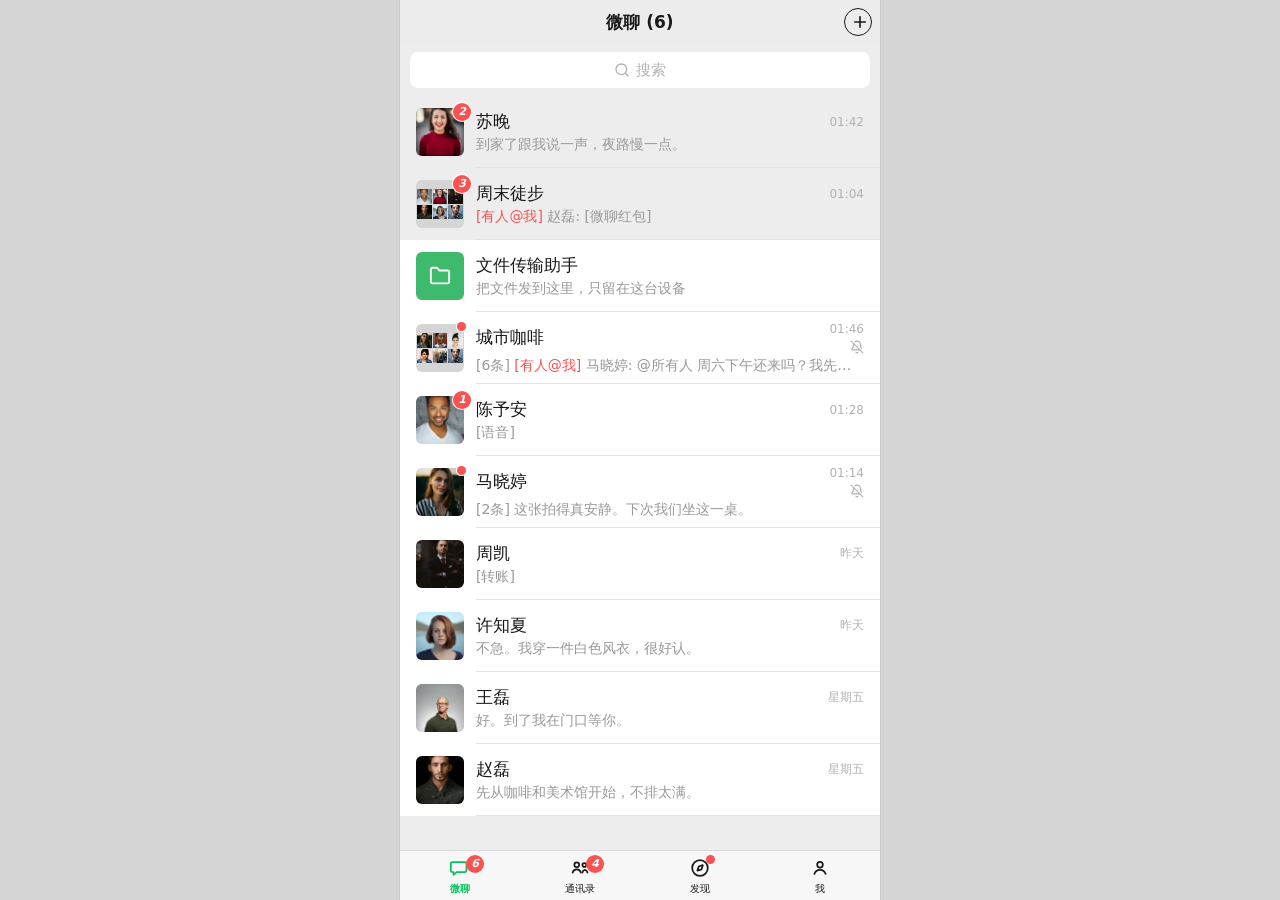
==== commit db3d088d: "NavBar component, red packet coin clip, pending friend request" ====
--- a/index.html
+++ b/index.html
@@ -14,8 +14,8 @@
     <meta name="format-detection" content="telephone=no" />
     <meta name="description" content="微聊，都市交友的消息、朋友圈和附近的人。" />
     <title>微聊</title>
-    <script type="module" crossorigin src="./assets/index-BF3jyUOG.js"></script>
-    <link rel="stylesheet" crossorigin href="./assets/index-N-2jJCn-.css">
+    <script type="module" crossorigin src="./assets/index-Cu9hVJAr.js"></script>
+    <link rel="stylesheet" crossorigin href="./assets/index-CyIkE_rN.css">
   </head>
   <body>
     <div id="root"></div>
--- a/assets/index-CyIkE_rN.css
+++ b/assets/index-CyIkE_rN.css
@@ -0,0 +1 @@
+:root{--green:#07c160;--green-press:#06ad56;--bubble-me:#95ec69;--bubble-them:#fff;--bg:#ededed;--bg-elev:#fff;--bg-search:#fff;--bg-pinned:#ededed;--nav:#ededed9e;--text:#191919;--text-2:#999;--text-3:#b2b2b2;--link:#576b95;--danger:#fa5151;--line:#e5e5e5;--tab:#f7f7f78c;--tab-active:#07c160;--tab-inactive:#191919;--input-bg:#fff;--panel:#f6f6f6;--press:#e8e8e8;--quote:#0000000d;--moment-bar:#f7f7f7;--desktop:#d5d5d5;--shadow:#0000001f;--lightningcss-light:initial;--lightningcss-dark: ;color-scheme:light;font-family:WenQuanYi Micro Hei,PingFang SC,Noto Sans SC,Microsoft YaHei,Droid Sans Fallback,system-ui,sans-serif}:root[data-theme=dark]{--bubble-me:#3eb575;--bubble-them:#2c2c2c;--bg:#111;--bg-elev:#1c1c1c;--bg-search:#2a2a2a;--bg-pinned:#191919;--nav:#1111119e;--text:#ececec;--text-2:#9a9a9a;--text-3:#7a7a7a;--link:#8ea4c8;--line:#2c2c2c;--tab:#1c1c1c8c;--tab-active:#07c160;--tab-inactive:#d0d0d0;--input-bg:#2a2a2a;--panel:#1a1a1a;--press:#2a2a2a;--quote:#ffffff14;--moment-bar:#242424;--desktop:#000;--lightningcss-light: ;--lightningcss-dark:initial;color-scheme:dark}*{box-sizing:border-box}html,body,#root{height:100%;margin:0}body{background:var(--desktop);color:var(--text);-webkit-tap-highlight-color:transparent;touch-action:manipulation;overflow:hidden}button,input,textarea{color:inherit;font-family:inherit}button{cursor:pointer}img{max-width:100%}.app-frame{left:0;right:0;top:var(--vv-top,0px);height:var(--vv-height,100dvh);justify-content:center;display:flex;position:fixed}.app{background:var(--bg);-webkit-user-select:none;user-select:none;width:min(100%,480px);height:100%;position:relative;overflow:hidden;box-shadow:0 0 0 1px #0000000f}.screen{background:var(--bg);position:absolute;inset:0;overflow:hidden}.screen.enter{animation:.28s cubic-bezier(.2,.7,.2,1) slide-in}.screen.leave{animation:.28s cubic-bezier(.2,.7,.2,1) forwards slide-out}@keyframes slide-in{0%{transform:translate(100%)}to{transform:translate(0)}}@keyframes slide-out{0%{transform:translate(0)}to{transform:translate(100%)}}@media (prefers-reduced-motion:reduce){.screen.enter,.screen.leave{animation-duration:1ms}}.page{--nav-h:calc(var(--nav-height,44px) + var(--status-bar-height,env(safe-area-inset-top,0px)));background:var(--bg);height:100%;min-height:0;padding-top:var(--nav-h);flex-direction:column;display:flex;position:relative}.sr-only{clip:rect(0 0 0 0);width:1px;height:1px;position:absolute;overflow:hidden}.scroll{overscroll-behavior:contain;min-height:0;padding-bottom:env(safe-area-inset-bottom);flex:1;overflow-y:auto}.scroll::-webkit-scrollbar{width:0;height:0}.splash{color:#111;background:#fff;justify-content:center;align-items:center;gap:12px}.splash p{letter-spacing:2px;margin:0;font-size:18px}:root{--nav-height:44px;--status-bar-height:env(safe-area-inset-top,0px)}.navbar{--nav-p:1;--nav-line:1;--nav-title:1;--nav-tint:#ededed;--nav-dark:#1c1c1c;--nav-ink:#191919;height:var(--nav-h);background:color-mix(in srgb, var(--nav-tint) calc(var(--nav-p) * 86%), transparent);-webkit-backdrop-filter:blur(calc(var(--nav-p) * 18px)) saturate(160%);box-shadow:inset 0 calc(var(--nav-line) * -.5px) 0 #0000001f;color:color-mix(in srgb, var(--nav-ink) calc(var(--nav-p) * 100%), #fff);z-index:12;pointer-events:auto;flex-shrink:0;position:relative}.navbar.is-fixed{position:absolute;top:0;left:0;right:0}:root[data-theme=dark] .navbar{--nav-tint:var(--nav-dark);--nav-ink:#ececec}.navbar-row{height:var(--nav-height,44px);margin-top:var(--status-bar-height,0px);align-items:center;display:flex}.navbar-side{flex:none;align-items:center;width:88px;min-width:0;height:100%;display:flex}.navbar-side.right{justify-content:flex-end}.navbar-title{min-width:0;height:var(--nav-height,44px);line-height:var(--nav-height,44px);text-align:center;color:inherit;text-overflow:ellipsis;white-space:nowrap;pointer-events:none;opacity:var(--nav-title);transform:translateY(calc((1 - var(--nav-title)) * 6px));flex:1;margin:0;font-size:17px;font-weight:600;overflow:hidden}.navbar-placeholder{height:var(--nav-h);flex-shrink:0}.nav-back,.icon-btn,.nav-side{opacity:1;width:44px;height:44px;color:inherit;background:0 0;border:0;place-items:center;display:grid}.nav-back{justify-self:start}.nav-right{justify-content:flex-end;align-items:center;display:flex}.nav-text{color:var(--text);background:0 0;border:0;padding:8px 12px;font-size:16px}.nav-text.go{color:var(--green);font-weight:600}.nav-text:disabled{color:var(--text-3)}.tabs-root,.tab-pane{flex-direction:column;height:100%;min-height:0;display:flex}.tabs-body{min-height:0;padding-bottom:calc(50px + env(safe-area-inset-bottom));flex:1;display:flex;position:relative;overflow:hidden}.tab-pane{flex:1;height:auto;min-height:0;overflow:hidden}.tabs-root{position:relative}.tabbar{height:calc(50px + env(safe-area-inset-bottom));padding-bottom:env(safe-area-inset-bottom);z-index:16;background:#f7f7f7;border-top:.5px solid #d9d9d9;border-radius:0;display:flex;position:absolute;bottom:0;left:0;right:0}:root[data-theme=dark] .tabbar{background:#1c1c1c;border-top-color:#2c2c2c}.tabs-root .scroll{padding-bottom:12px}.tabs-root .index-bar{top:calc(var(--nav-h) + 52px);bottom:6px}.tab{color:var(--tab-inactive);background:0 0;border:0;flex-direction:column;flex:1;justify-content:center;align-items:center;gap:1px;font-size:10px;display:flex;position:relative}.tab.on{color:var(--tab-active);font-weight:600}.tab-badge,.badge-num,.badge-dot{background:var(--danger);color:#fff}.tab-badge,.badge-num{text-align:center;border-radius:9px;min-width:18px;height:18px;padding:0 5px;font-size:11px;font-weight:600;line-height:18px}.tab-badge{margin-left:6px;position:absolute;top:4px;left:50%}.tab-badge.badge-dot{width:9px;min-width:9px;height:9px;padding:0}.badge-dot{border-radius:50%;width:9px;height:9px;padding:0}.search-wrap{background:var(--bg);padding:8px 10px}.search-btn,.search-input{background:var(--bg-search);width:100%;height:36px;color:var(--text-3);border:0;border-radius:8px;justify-content:center;align-items:center;gap:6px;font-size:15px;display:flex}.search-input{color:var(--text);outline:none;justify-content:flex-start;padding:0 12px;font-size:16px}.search-wrap.stick{z-index:2;position:sticky;top:0}.chat-cell{background:var(--bg-elev);text-align:left;border:0;align-items:center;gap:12px;width:100%;height:72px;padding:0 16px;display:flex;position:relative}.chat-cell.pinned{background:var(--bg-pinned)}.chat-cell.anim{transition:transform .18s}.chat-cell:active{background:var(--press)}.chat-main{flex-direction:column;flex:1;justify-content:center;min-width:0;display:flex}.name-line,.sub-line{justify-content:space-between;align-items:center;gap:8px;min-width:0;display:flex}.chat-name{color:var(--text);text-overflow:ellipsis;white-space:nowrap;font-size:17px;overflow:hidden}.time{color:var(--text-3);flex-shrink:0;align-items:center;gap:4px;font-size:12px;display:flex}.preview{text-overflow:ellipsis;white-space:nowrap;min-width:0;color:var(--text-2);margin-top:3px;font-size:14px;overflow:hidden}.mention-tag,.draft-tag{color:var(--danger)}.chat-cell:after,.cell.border:after,.person:after{content:"";background:var(--line);height:1px;position:absolute;bottom:0;left:76px;right:0}.cell.border:after{left:54px}.cell.noicon.border:after{left:16px}.person:after{left:68px}.page[data-screen=contacts] .cell{padding-right:26px}.swipe-wrap{background:var(--bg-elev);position:relative;overflow:hidden}.swipe-actions{display:flex;position:absolute;inset:0 0 0 auto}.swipe-actions button{color:#fff;border:0;width:74px;font-size:15px}.swipe-actions .pinact{background:#8e8e93}.swipe-actions .delact{background:#fa5151}.avatar,.gavatar{background:#ddd;flex-shrink:0;display:inline-grid;overflow:hidden}.avatar img,.gavatar img{object-fit:cover;width:100%;height:100%;display:block}.gavatar{background:#d5d5d5;place-content:center;gap:1px;padding:1px}.av-slot{flex-shrink:0;width:48px;height:48px;position:relative}.av-badge{z-index:2;position:absolute;top:-5px;right:-7px;box-shadow:0 0 0 1px #fff}.av-badge.badge-dot{top:-2px;right:-2px}.time-col{flex-direction:column;flex-shrink:0;align-items:flex-end;gap:4px;display:flex}.mute-bell{color:#b2b2b2}.nav-plus{border:1.6px solid var(--text);width:28px;height:28px;color:var(--text);background:0 0;border-radius:50%;place-items:center;margin-right:8px;display:grid}.svc-tile{color:#fff;border-radius:6px;flex-shrink:0;place-items:center;width:48px;height:48px;display:grid}.svc-tile.file{background:#3dba6c}.chat-cell.service{cursor:pointer}.cell-group{background:var(--bg-elev);margin-bottom:8px}.cell{background:var(--bg-elev);text-align:left;border:0;align-items:center;gap:12px;width:100%;min-height:56px;padding:12px 16px;font-size:16px;display:flex;position:relative}.cell:active{background:var(--press)}.cell-icon{flex-shrink:0;place-items:center;width:26px;display:grid}.cell-title{flex:1;min-width:0}.cell-value{color:var(--text-3);text-overflow:ellipsis;white-space:nowrap;max-width:50%;font-size:14px;overflow:hidden}.chev{color:#c7c7c7;flex-shrink:0}.cell.danger{color:var(--danger);justify-content:center}.letter-h{z-index:1;background:var(--bg);color:var(--text-2);padding:4px 16px;font-size:13px;position:sticky;top:0}.person{background:var(--bg-elev);text-align:left;width:100%;min-height:56px;color:var(--text);border:0;align-items:center;gap:12px;padding:8px 28px 8px 16px;font-size:17px;display:flex;position:relative}.person>span:not(.avatar){text-overflow:ellipsis;white-space:nowrap;flex:1;min-width:0;overflow:hidden}.person:active{background:var(--press)}.index-bar{z-index:4;width:18px;color:var(--text-2);touch-action:none;flex-direction:column;justify-content:space-evenly;align-items:center;font-size:10px;font-weight:600;line-height:1;display:flex;position:absolute;top:92px;bottom:8px;right:1px;overflow:hidden}.letter-pop{color:#fff;z-index:6;background:#0000008c;border-radius:8px;place-items:center;width:68px;height:68px;font-size:32px;display:grid;position:absolute;top:42%;left:50%;transform:translate(-50%,-50%)}.messages{background:var(--bg);padding-bottom:10px}.time-chip,.sys-msg{text-align:center;color:var(--text-3);margin:10px 24px;font-size:12px;line-height:1.5}.msg-row{align-items:flex-start;gap:8px;padding:6px 12px;display:flex}.msg-row.me{flex-direction:row-reverse}.msg-body{flex-direction:column;align-items:flex-start;min-width:0;max-width:74%;display:flex}.sender-name{text-overflow:ellipsis;white-space:nowrap;max-width:100%;overflow:hidden}.msg-row.me .msg-body{align-items:flex-end}.sender-name{margin:0 0 3px 2px;font-size:12px}.bubble{word-break:break-word;white-space:pre-wrap;border-radius:6px;padding:9px 12px;font-size:16px;line-height:1.45;position:relative}.bubble.them{background:var(--bubble-them);color:var(--text)}.bubble.me{background:var(--bubble-me);color:#111}.bubble.them:before,.bubble.me:after{content:"";border:6px solid #0000;position:absolute;top:12px}.bubble.them:before{border-right-color:var(--bubble-them);border-left:0;left:-6px}.bubble.me:after{border-left-color:var(--bubble-me);border-right:0;right:-6px}.at{color:var(--link)}.quote{color:var(--text-2);background:var(--quote);border-radius:3px;margin-bottom:6px;padding:4px 6px;font-size:12px}.msg-img{object-fit:contain;background:#ddd;border-radius:6px;width:auto;max-width:min(180px,100%);height:auto;max-height:220px;display:block}.sticker{max-width:100%;height:auto;display:block}.voice{align-items:center;gap:8px;min-width:84px;display:flex}.msg-row.me .voice{flex-direction:row-reverse}.bars{align-items:center;gap:2px;height:16px;display:flex}.bars i{background:currentColor;border-radius:1px;width:2px;display:block}.bars.on i{animation:.8s ease-in-out infinite hop}@keyframes hop{50%{transform:scaleY(.45)}}.rp-card,.tf-card{color:#fff;text-align:left;border:0;border-radius:6px;width:min(230px,100%);padding:0;overflow:hidden}.rp-card.done,.tf-card.done{opacity:.72}.pay-main{align-items:center;gap:10px;padding:14px 12px;display:flex}.pay-ico{color:#f25542;background:#ffd37a;border-radius:50%;place-items:center;width:40px;height:40px;font-weight:700;display:grid}.tf-card .pay-ico{color:#fff;background:#ffffff40}.pay-main>div{min-width:0}.pay-main b,.pay-main span{text-overflow:ellipsis;white-space:nowrap;display:block;overflow:hidden}.pay-main b{font-size:15px;font-weight:500}.pay-main span,.pay-foot{opacity:.9;font-size:12px}.pay-foot{color:#b2b2b2;background:#ffffffeb;padding:4px 12px}.loc-card,.file-card,.card-bubble{background:var(--bg-elev);text-align:left;width:min(220px,100%);color:var(--text);border:0;border-radius:6px;padding:0;overflow:hidden}.loc-map{background:linear-gradient(#d7efdf,#d7efdf) 0 0/100% 100%,radial-gradient(circle at 70% 40%,#07c160 0 6px,#0000 7px) 0 0/100% 100%;height:78px;position:relative}.loc-map:after{content:"";background:#fa5151;border-radius:50% 50% 50% 0;width:12px;height:12px;position:absolute;top:28px;left:50%;transform:translate(-50%)rotate(-45deg)}.loc-card div,.file-card,.card-bubble{padding:8px 10px}.loc-card .loc-name,.file-card b,.card-bubble b{text-overflow:ellipsis;white-space:nowrap;font-size:15px;display:block;overflow:hidden}.loc-card .loc-detail,.file-card span,.card-bubble span{color:var(--text-3);font-size:12px}.file-card,.card-bubble{align-items:center;gap:8px;padding:10px;display:flex}.file-card>div,.card-bubble>div,.loc-card .loc-name,.loc-card .loc-detail{text-overflow:ellipsis;white-space:nowrap;min-width:0;overflow:hidden}.msg-row.flash{animation:1.2s flash}@keyframes flash{0%{background:#07c16047}}.notice-bar{background:var(--bg-elev);text-align:left;color:var(--text-2);border:0;border-radius:6px;margin:0 12px 6px;padding:8px 10px;font-size:13px}.notice-bar b{color:var(--text);margin-right:6px}.composer{padding:8px 8px calc(8px + env(safe-area-inset-bottom));background:var(--panel);border-top:1px solid var(--line);z-index:7;align-items:flex-end;gap:6px;display:flex;position:relative}.composer .icon-btn{flex-shrink:0;width:36px;height:36px}.page.panel-open .composer{padding-bottom:8px}.composer textarea,.hold-talk{background:var(--input-bg);resize:none;border:0;border-radius:6px;outline:none;flex:1;min-height:36px;max-height:96px;padding:8px 10px;font-size:16px;line-height:1.4}.hold-talk{text-align:center;color:var(--text);touch-action:none;place-items:center;font-weight:600;display:grid}.hold-talk.down{background:#d0d0d0}.send-btn{background:var(--green);color:#fff;border:0;border-radius:4px;height:36px;padding:0 12px;font-size:15px}.send-btn:active{background:var(--green-press)}.extra-panel{background:var(--panel);height:268px;padding:8px 10px calc(8px + env(safe-area-inset-bottom));overflow:auto}.panel-tabs{gap:8px;margin-bottom:8px;display:flex}.panel-tabs button{color:var(--text-2);background:0 0;border:0;border-radius:6px;padding:4px 8px}.panel-tabs button.on{background:var(--bg-elev);color:var(--text)}.sticker-grid,.plus-grid{grid-template-columns:repeat(4,1fr);gap:12px 8px;display:grid}.sticker-grid button,.plus-grid button{background:0 0;border:0;padding:0}.plus-grid button{color:var(--text-2);flex-direction:column;align-items:center;gap:6px;font-size:12px;display:flex}.plus-ico{background:var(--bg-elev);width:58px;height:58px;color:var(--text);border-radius:14px;place-items:center;display:grid}.mention-list{background:var(--bg-elev);border-top:1px solid var(--line);max-height:180px;overflow:auto}.mention-list button{border:0;border-bottom:1px solid var(--line);background:0 0;align-items:center;gap:8px;width:100%;padding:8px 12px;font-size:15px;display:flex}.quote-bar{background:var(--panel);color:var(--text-2);align-items:center;gap:8px;padding:6px 12px;font-size:13px;display:flex}.quote-bar span{text-overflow:ellipsis;white-space:nowrap;flex:1;overflow:hidden}.quote-bar button{color:var(--text-2);background:0 0;border:0}.float-menu{z-index:40;color:#fff;background:#4c4c4c;border-radius:6px;max-width:calc(100% - 16px);display:flex;position:absolute;overflow:auto;transform:translate(-50%)}.tabbar{z-index:16}.float-menu button{color:#fff;white-space:nowrap;background:0 0;border:0;padding:10px 12px;font-size:14px}.float-menu button+button{box-shadow:inset 1px 0 #ffffff29}.dropdown{top:calc(44px + env(safe-area-inset-top));color:#fff;z-index:20;background:#4c4c4c;border-radius:6px;min-width:148px;position:absolute;right:8px;overflow:hidden}.dropdown button{color:#fff;text-align:left;background:0 0;border:0;align-items:center;gap:8px;width:100%;padding:12px 16px;font-size:15px;display:flex}.dropdown button+button{box-shadow:inset 0 1px #ffffff14}.dropdown-mask{z-index:19;background:0 0;border:0;position:absolute;inset:0}.toast{color:#fff;z-index:80;text-align:center;background:#000000b8;border-radius:6px;max-width:70%;padding:10px 14px;font-size:14px;position:absolute;top:42%;left:50%;transform:translate(-50%,-50%)}.mask{z-index:60;background:#00000080;justify-content:center;align-items:center;padding:28px;display:flex;position:absolute;inset:0}.sheet-mask{align-items:flex-end;padding:0}.dialog{background:var(--bg-elev);text-align:center;border-radius:12px;width:min(100%,300px);overflow:hidden}.dialog h3{margin:18px 16px 8px;font-size:17px;font-weight:600}.dialog p{color:var(--text-2);margin:0 16px 16px;font-size:14px;line-height:1.5}.dialog-actions{border-top:1px solid var(--line);display:flex}.dialog-actions button{background:0 0;border:0;flex:1;height:48px;font-size:17px}.dialog-actions button+button{border-left:1px solid var(--line);color:var(--green)}.dialog-actions .danger{color:var(--danger)}.sheet{background:var(--bg);width:100%;padding-bottom:env(safe-area-inset-bottom);border-radius:12px 12px 0 0}.sheet button,.sheet-title{background:var(--bg-elev);border:0;border-bottom:1px solid var(--line);text-align:center;width:100%;padding:16px;font-size:17px}.sheet .danger{color:var(--danger)}.sheet .cancel{margin-top:8px;font-weight:600}.sheet-title{color:var(--text-2);padding:12px;font-size:13px}.rec-mask{z-index:35;pointer-events:none;place-items:center;display:grid;position:absolute;inset:0}.rec-box{color:#fff;text-align:center;background:#000000b8;border-radius:12px;flex-direction:column;justify-content:center;align-items:center;gap:8px;width:168px;min-height:168px;padding:16px;font-size:13px;display:flex}.rec-box.cancel{background:#b02a2ae6}.viewer{z-index:70;background:#000;justify-content:center;align-items:center;display:flex;position:absolute;inset:0}.viewer img{object-fit:contain;max-width:100%;max-height:100%}.viewer-close{top:calc(8px + env(safe-area-inset-top));color:#fff;z-index:2;background:#ffffff29;border:0;border-radius:20px;width:40px;height:40px;position:absolute;left:8px}.viewer-close.light{background:0 0}.viewer-count{bottom:calc(16px + env(safe-area-inset-bottom));color:#fff;font-size:14px;position:absolute}.packet{color:#fff;text-align:center;background:#d84b3c;border-radius:14px;width:min(300px,86%);min-height:360px;position:relative;overflow:hidden}.packet-top{background:linear-gradient(#e8644f,#d84b3c 55%,#c63d32);min-height:230px;padding:36px 20px 20px}.packet-who{font-size:16px}.packet-greet{margin-top:14px;font-size:20px;font-weight:600}.coin{color:#7a4b12;background:#f3d48a;border:0;border-radius:50%;width:78px;height:78px;margin-top:28px;font-size:32px;font-weight:700}@keyframes coin-flip{0%{transform:rotateY(0)}to{transform:rotateY(360deg)}}.packet-wait{opacity:.9;margin-top:28px}.packet-amount{color:#111;background:#f7f3ea;padding:28px 12px 32px}.packet-amount strong{font-size:40px;font-weight:600;display:block}.packet-amount span{color:#888;font-size:13px}.packet-mask{background:#0000009e}.cover{height:280px;margin-bottom:36px;position:relative}.cover img{object-fit:cover;width:100%;height:100%;display:block}.cover-meta{align-items:flex-end;gap:12px;display:flex;position:absolute;bottom:-28px;right:12px}.cover-meta .avatar{border:2px solid #fff;box-shadow:0 1px 3px #00000029}.cover-meta b{color:#fff;text-shadow:0 1px 2px #00000073;margin-bottom:34px;font-size:18px;font-weight:600}.moment{background:var(--bg-elev);gap:10px;padding:14px 12px 8px;display:flex}.moment+.moment{box-shadow:inset 0 1px var(--line)}.moment-main{flex:1;min-width:0}.moment-name{color:var(--link);font-size:16px;font-weight:600}.moment-text{white-space:pre-wrap;margin:6px 0 0;font-size:16px;line-height:1.45}.imgs{gap:4px;margin-top:8px;display:grid}.imgs button{background:#ddd;border:0;padding:0}.imgs img{object-fit:cover;width:100%;height:92px;display:block}.imgs.n1{max-width:200px}.imgs.n1 img{height:auto;max-height:220px}.imgs.n2,.imgs.n4{grid-template-columns:1fr 1fr;max-width:220px}.imgs.n3,.imgs.n5,.imgs.n6,.imgs.n7,.imgs.n8,.imgs.n9{grid-template-columns:repeat(3,1fr);max-width:260px}.moment-foot{color:var(--text-3);align-items:center;gap:8px;margin-top:8px;font-size:13px;display:flex}.moment-foot .grow{flex:1}.moment-tools{z-index:3;flex:none;position:relative}.moment-menu{z-index:4;background:#4c4c4c;border-radius:5px;width:0;height:40px;margin-top:-20px;animation:.2s forwards menu-grow;position:absolute;top:50%;right:calc(100% + 6px);overflow:hidden}.moment-menu-inner{flex-shrink:0;width:216px;min-width:216px;height:40px;display:flex}.moment-menu button{color:#fff;white-space:nowrap;background:0 0;border:0;flex:0 0 108px;justify-content:center;align-items:center;gap:6px;width:108px;height:40px;padding:0;font-size:15px;display:flex}.moment-menu button+button{box-shadow:inset 1px 0 #ffffff26}.moment-menu svg{flex:none}@keyframes menu-grow{0%{width:0}to{width:216px}}.social{background:var(--moment-bar);border-radius:4px;margin:8px 0;padding:6px 8px;font-size:14px;line-height:1.45}.social .likes{color:#576b95;align-items:flex-start;gap:4px;display:flex}.social .likes svg{flex:none;margin-top:3px}.cmt b{color:var(--link);font-weight:500}.comment-dock{padding:8px 8px calc(8px + env(safe-area-inset-bottom));background:var(--panel);border-top:1px solid var(--line);z-index:7;gap:8px;display:flex;position:relative}.comment-dock input{background:var(--input-bg);border:0;border-radius:6px;outline:none;flex:1;padding:8px 10px;font-size:16px}.page.compose-page{padding-top:var(--nav-h);background:#fff}.compose-bar{height:calc(44px + env(safe-area-inset-top));padding:env(safe-area-inset-top) 12px 0 6px;z-index:12;background:#fff;flex-shrink:0;justify-content:space-between;align-items:center;display:flex}.compose-cancel{height:44px;color:var(--text);background:0 0;border:0;padding:0 10px;font-size:17px}.compose-post{color:#b2b2b2;background:#ededed;border:0;border-radius:4px;height:32px;margin-right:4px;padding:0 14px;font-size:16px;font-weight:500}.compose-post:not(:disabled){background:#07c160}.compose-post:not(:disabled):active{background:#06ad56}.compose-body{padding-bottom:calc(16px + env(safe-area-inset-bottom));background:#fff}.compose-text{resize:none;width:100%;min-height:88px;color:var(--text);background:0 0;border:0;outline:none;margin:0;padding:8px 16px 0;font-size:17px;line-height:1.45;display:block;overflow:hidden}.compose-text::placeholder{color:silver}.pic-grid{grid-template-columns:repeat(3,minmax(0,1fr));gap:6px;padding:16px 16px 0;display:grid}.pic-tile,.pic-add{aspect-ratio:1;border:0;border-radius:2px;width:100%;padding:0;overflow:hidden}.pic-tile{background:#f3f3f3}.pic-tile img{object-fit:cover;width:100%;height:100%;display:block}.pic-add{color:#c8c8c8;cursor:pointer;background:#f3f3f3;place-items:center;display:grid}.compose-rows{background:#fff;margin-top:22px}.compose-row{width:100%;min-height:56px;color:var(--text);text-align:left;background:#fff;border:0;align-items:center;gap:12px;padding:0 12px 0 16px;font-size:17px;display:flex;position:relative}.compose-row>svg:first-child{flex-shrink:0}.compose-row>span:nth-child(2){flex:1;min-width:0}.compose-row .val{color:#999;text-overflow:ellipsis;white-space:nowrap;max-width:42%;font-size:16px;overflow:hidden}.compose-row:active{background:var(--press)}.compose-row+.compose-row:before{content:"";background:#e5e5e5;height:1px;position:absolute;top:0;left:50px;right:0}:root[data-theme=dark] .page.compose-page,:root[data-theme=dark] .compose-bar,:root[data-theme=dark] .compose-body,:root[data-theme=dark] .compose-rows,:root[data-theme=dark] .compose-row{background:var(--bg-elev)}:root[data-theme=dark] .pic-add,:root[data-theme=dark] .pic-tile{color:#8d8d8d;background:#2a2a2a}:root[data-theme=dark] .compose-post:disabled{color:#8d8d8d;background:#3a3a3a}:root[data-theme=dark] .compose-row+.compose-row:before{background:var(--line)}.chips{flex-wrap:wrap;gap:8px;margin-top:16px;display:flex}.chips button,.chips span{background:var(--bg-elev);color:var(--text-2);border:0;border-radius:14px;padding:6px 10px;font-size:13px}.chips button.on{color:var(--green)}.date-card{background:var(--bg-elev);border-radius:12px;margin:12px 16px;overflow:hidden}.date-card>img,.date-photo img{object-fit:cover;width:100%;height:320px;display:block}.date-photo{background:0 0;border:0;width:100%;padding:0}.date-facts{text-align:left;padding:14px 16px 4px}.date-name{align-items:center;gap:8px;font-size:20px;font-weight:600;display:flex}.verify{color:#fff;background:var(--green);border-radius:9px;padding:2px 6px;font-size:11px;font-weight:600}.date-facts p{color:var(--text);margin:8px 0;font-size:15px;line-height:1.5}.date-actions{gap:8px;padding:8px 16px 16px;display:flex}.date-actions button{background:var(--bg);border:0;border-radius:8px;flex:1;height:40px;font-size:15px}.date-actions .go{background:var(--green);color:#fff}.match-note{color:var(--green);margin-top:6px;font-size:13px}.me-head,.profile-top{background:var(--bg-elev);text-align:left;border:0;align-items:center;gap:16px;width:100%;min-height:118px;margin-bottom:8px;padding:28px 16px 24px;display:flex}.me-head .nm,.profile-top .nm,.qr-head .nm{text-overflow:ellipsis;white-space:nowrap;font-size:22px;font-weight:600;overflow:hidden}.me-meta,.profile-top>div,.qr-head>div,.fav-cell>div{flex:1;min-width:0}.me-main{text-align:left;min-width:0;color:inherit;background:0 0;border:0;flex:1;align-items:center;gap:16px;padding:0;display:flex}.me-id,.profile-top .sub{color:var(--text-2);overflow-wrap:anywhere;margin-top:6px;font-size:14px;line-height:1.5}.page.bare{padding-top:env(safe-area-inset-top)}.profile-top{padding-top:calc(var(--nav-h) + 12px);align-items:flex-start}.center-green{color:var(--green);justify-content:center;font-size:17px}.balance-card{color:#fff;background:linear-gradient(160deg,#07c160,#05964c);border-radius:12px;margin:12px;padding:18px 16px 14px}.balance-card .num{font-variant-numeric:tabular-nums;margin:8px 0 14px;font-size:36px;font-weight:600}.balance-ops{gap:8px;display:flex}.balance-ops button{color:#fff;background:#ffffff2e;border:0;border-radius:8px;flex:1;padding:8px}.bill{background:var(--bg-elev);border-bottom:1px solid var(--line);justify-content:space-between;gap:12px;padding:12px 16px;display:flex}.bill b{font-weight:500}.plus{color:#07c160}.minus{color:var(--text)}.qr-wrap{min-height:0;padding:28px 20px calc(28px + env(safe-area-inset-bottom));text-align:center;flex:1;overflow-y:auto}.qr-card{background:var(--bg-elev);border-radius:12px;padding:22px 16px 18px}.qr-card img{background:#fff;width:210px;height:210px;margin:12px auto;display:block}.service-grid,.mini-grid{background:var(--bg-elev);grid-template-columns:repeat(4,1fr);gap:14px 8px;margin-bottom:8px;padding:16px 10px;display:grid}.service-grid button,.mini-grid button{color:var(--text);background:0 0;border:0;flex-direction:column;align-items:center;gap:6px;font-size:12px;display:flex}.svc-ico{color:#fff;border-radius:12px;place-items:center;width:46px;height:46px;display:grid}.sched{padding:8px}.week-banner{background:var(--bg-elev);color:var(--text-2);border-radius:8px;margin:8px;padding:10px 12px;font-size:13px}.sched-grid{grid-template-columns:42px repeat(5,1fr);gap:4px;display:grid}.sched-grid .hd,.slot-label{text-align:center;color:var(--text-2);font-size:11px}.hd.today{color:var(--green);font-weight:700}.slot-label small{font-size:9px;display:block}.course-chip{color:#1b1b1b;border:0;border-radius:6px;width:100%;min-height:72px;padding:4px 3px;font-size:11px;line-height:1.25}.course-chip.today{box-shadow:inset 0 0 0 1px var(--green)}.course-chip.now{box-shadow:inset 0 0 0 2px #078a45}.course-empty{min-height:72px}.field{background:var(--bg-elev);margin-bottom:8px;padding:12px 16px}.field label{color:var(--text-2);margin-bottom:6px;font-size:13px;display:block}.field input,.field textarea{resize:none;background:0 0;border:0;outline:none;width:100%;font-size:16px}.money-input{font-size:32px;font-weight:600}.primary{background:var(--green);color:#fff;border:0;border-radius:6px;width:calc(100% - 32px);height:44px;margin:16px;font-size:17px}.primary.red{background:#e15a4a}.primary:disabled{opacity:.45}.hint{text-align:center;color:var(--text-3);font-size:13px}.switch{background:#e5e5e5;border:0;border-radius:15px;align-items:center;width:50px;height:30px;padding:2px;display:flex}.switch i{background:#fff;border-radius:50%;width:26px;height:26px;transition:transform .18s;display:block;box-shadow:0 1px 2px #0003}.switch.on{background:var(--green)}.switch.on i{transform:translate(20px)}.check{color:#0000;border:1px solid #ccc;border-radius:50%;place-items:center;width:22px;height:22px;display:grid}.check.on{background:var(--green);border-color:var(--green);color:#fff}.picked{background:var(--bg);gap:8px;padding:8px 12px;display:flex;overflow:auto}.article{background:var(--bg-elev);margin:8px 0;padding:14px 16px}.article h3{margin:0 0 8px;font-size:17px}.article p{color:var(--text-2);margin:0;font-size:15px;line-height:1.6}.meta{color:var(--text-3);margin-bottom:8px;font-size:12px}.empty{text-align:center;color:var(--text-2);padding:48px 24px;font-size:14px;line-height:1.6}.shake-stage{flex-direction:column;flex:1;justify-content:center;align-items:center;gap:16px;padding:24px;display:flex}.shake-orb{background:var(--bg-elev);width:140px;height:140px;color:var(--green);box-shadow:0 8px 24px var(--shadow);border:0;border-radius:50%;place-items:center;display:grid}.shake-orb.go{animation:.4s linear infinite wobble}@keyframes wobble{50%{transform:rotate(12deg)}}.result-card{background:var(--bg-elev);text-align:center;border-radius:12px;width:min(100%,300px);padding:16px}.scan-video{object-fit:cover;background:#000;width:100%;height:100%}.scan-frame{background:#111;flex:1;min-height:0;position:relative}.scan-hint{text-align:center;color:#fff;font-size:13px;position:absolute;bottom:16px;left:0;right:0}.about{text-align:center;align-items:center;padding-top:48px}.avatar-grid{grid-template-columns:repeat(4,1fr);gap:16px;padding:20px;display:grid}.avatar-grid button{background:0 0;border:0;border-radius:10px;padding:6px}.avatar-grid button.on{outline:2px solid var(--green)}.section-label{color:var(--text-2);padding:8px 16px;font-size:13px}.page.momo{background:linear-gradient(#ffd0e2 0%,#efe4ff 24%,#f6f6f6 52%,#ededed 100%);padding-top:0}.page[data-screen=moments]{background:var(--bg-elev)}.navbar{z-index:12}.navbar.overlay,.navbar.overlay.solid{box-shadow:none;background:0 0}:root[data-theme=dark] .page.momo{background:linear-gradient(#3a2438 0%,#241c30 28%,#111 58%)}:root[data-theme=dark] .page[data-screen=moments]{background:var(--bg)}:root[data-theme=dark] .momo-hero{color:#f6e8f4}:root[data-theme=dark] .bubble.me{color:#10210f}.momo-hero{padding:calc(var(--nav-h) + 16px) 20px 18px;color:#3a2140;font-size:28px;font-weight:600}.moment-name{color:#576b95;text-overflow:ellipsis;white-space:nowrap;max-width:100%;overflow:hidden}.moment-time,.moment-loc{color:#999;margin-right:8px;font-size:13px}.more-dots{background:var(--moment-bar);color:#576b95;letter-spacing:1px;border:0;border-radius:4px;min-width:32px;height:22px;font-weight:700}.cover-meta{max-width:calc(100% - 16px)}.cover-meta b{text-overflow:ellipsis;white-space:nowrap;max-width:168px;overflow:hidden}.imgs.n1{width:max-content;max-width:min(180px,100%)}.imgs.n1 button{aspect-ratio:auto;background:0 0;width:auto;height:auto}.imgs.n1 img{object-fit:contain;width:auto;max-width:min(180px,100%);height:auto;max-height:220px}.imgs.n2,.imgs.n4{grid-template-columns:1fr 1fr;width:min(184px,100%);max-width:184px}.imgs.n3,.imgs.n5,.imgs.n6,.imgs.n7,.imgs.n8,.imgs.n9{grid-template-columns:repeat(3,1fr);width:min(246px,100%);max-width:246px}.imgs.n2 img,.imgs.n3 img,.imgs.n4 img,.imgs.n5 img,.imgs.n6 img,.imgs.n7 img,.imgs.n8 img,.imgs.n9 img{aspect-ratio:1;object-fit:cover;width:100%;height:100%}.imgs.n2 button,.imgs.n3 button,.imgs.n4 button,.imgs.n5 button,.imgs.n6 button,.imgs.n7 button,.imgs.n8 button,.imgs.n9 button{aspect-ratio:1;overflow:hidden}.moment-strip{gap:4px;margin-left:auto;display:flex}.moment-strip img{object-fit:cover;border-radius:2px;width:40px;height:40px}.fav-tabs{background:var(--bg-elev);gap:8px;padding:8px 16px;display:flex;overflow:auto}.fav-tabs button{background:var(--bg);white-space:nowrap;border:0;border-radius:14px;padding:6px 12px;font-size:14px}.fav-tabs button.on{color:#fff;background:#07c160}.fav-cell{border:0;border-bottom:1px solid var(--line);background:var(--bg-elev);text-align:left;gap:12px;width:100%;padding:12px 16px;display:flex}.fav-cell b,.fav-cell .preview{text-overflow:ellipsis;white-space:nowrap;display:block;overflow:hidden}.fav-cell img{object-fit:cover;border-radius:4px;flex-shrink:0;width:54px;height:54px}.fav-tabs{scrollbar-width:none}.member-pick button{max-width:64px}.member-pick span{text-overflow:ellipsis;white-space:nowrap;max-width:64px;overflow:hidden}.qr-head{text-align:left;align-items:center;gap:12px;display:flex}.file-badge{color:#fff;background:#4c8dff;border-radius:4px;flex-shrink:0;place-items:center;width:44px;height:44px;font-size:11px;font-weight:700;display:grid}.picker-map,.loc-map{width:100%;height:92px;display:block}.form-error{color:#fa5151;text-align:center;font-size:13px}.packet-switch{background:var(--bg-elev);border-radius:8px;margin:12px 16px;display:flex;overflow:hidden}.packet-switch button{background:0 0;border:0;flex:1;height:40px}.packet-switch button.on{color:#fff;background:#fa9d3b}.pay-form{padding-bottom:24px}.keypad{grid-template-columns:repeat(3,1fr);gap:8px;padding:12px 16px;display:grid}.keypad button{background:var(--bg-elev);border:0;border-radius:8px;height:48px;font-size:20px}.pin-dots{justify-content:center;gap:10px;margin:12px 0;display:flex}.pin-dots i{border:1px solid #ccc;border-radius:50%;width:12px;height:12px;display:block}.pin-dots i.on{background:var(--text)}.cashier-amount{text-align:center;margin:12px 0;font-size:36px;font-weight:600}.select-bar{padding:10px 16px calc(10px + env(safe-area-inset-bottom));background:var(--bg-elev);border-top:1px solid var(--line);align-items:center;gap:12px;display:flex}.select-bar .danger{color:#fa5151;background:0 0;border:0;margin-left:auto;font-size:16px}.best{color:#c47a2c;font-size:12px}.packet-banner{object-fit:cover;width:100%;height:110px}.member-pick{gap:10px;padding:8px 16px;display:flex;overflow:auto}.member-pick button{opacity:.55;background:0 0;border:0;flex-direction:column;align-items:center;gap:4px;font-size:12px;display:flex}.member-pick button.on{opacity:1}.note-input,.text-link{color:#576b95;text-align:center;background:0 0;border:0;margin:8px auto;font-size:15px;display:block}.field select{background:0 0;width:100%;margin:8px 0;font-size:16px}.sheet-file{text-align:center;background:var(--bg-elev);border-bottom:1px solid var(--line);color:#07c160;padding:16px;display:block}.rp-card{background:linear-gradient(#f9a23a,#f25542)}.tf-card{background:linear-gradient(#ffc14d,#f0a023)}.navbar h1{justify-content:center;align-items:center;gap:4px;display:flex}.back-count{color:#fff;background:#d0d0d0;border-radius:9px;min-width:18px;height:18px;margin-left:-6px;padding:0 5px;font-size:12px;font-style:normal;line-height:18px}.nav-back{justify-content:flex-start;width:auto;min-width:44px;padding-left:4px}.chat-title{align-items:center;gap:4px;max-width:100%;display:inline-flex}.announce{color:#191919;background:#fff;border:0;border-radius:8px;align-items:center;gap:8px;height:40px;margin:8px 12px 0;padding:0 10px;display:flex;box-shadow:0 2px 8px #0000000f}.announce span{text-overflow:ellipsis;white-space:nowrap;text-align:left;flex:1;min-width:0;font-size:14px;overflow:hidden}.announce svg{color:#f0b429;flex-shrink:0}.notice-page{inset:var(--nav-h) 0 0;z-index:5;background:#fff;padding:24px 20px;position:absolute}.notice-page h2{margin:0 0 12px;font-size:18px}.messages.has-wall{background-position:50%;background-size:cover}.messages.has-wall .time-chip{color:#fff;background:#00000040}.time-chip{background:#0000000f;border-radius:4px;margin:10px auto;padding:2px 8px;display:table}.video-card,.link-card{color:#191919;background:#fff;border-radius:6px;width:220px;overflow:hidden}.video-card{position:relative}.video-card img{object-fit:cover;width:100%;height:140px;display:block}.video-card i{color:#fff;background:#00000073;border-radius:50%;place-items:center;width:36px;height:36px;display:grid;position:absolute;top:52px;left:50%;transform:translate(-50%,-50%)}.video-card div{color:#999;padding:6px 10px;font-size:12px}.link-card{gap:8px;padding:10px;display:flex}.link-card div{flex:1;min-width:0}.link-card b{font-size:15px;display:block}.link-card span{-webkit-line-clamp:2;color:#999;-webkit-box-orient:vertical;margin-top:4px;font-size:12px;display:-webkit-box;overflow:hidden}.link-card img{object-fit:cover;border-radius:2px;width:48px;height:48px}.emoji-panel{-webkit-backdrop-filter:blur(16px);backdrop-filter:blur(16px);background:#f7f7f7c7;flex-direction:column;height:320px;display:flex;position:relative}.emoji-tabs{gap:6px;padding:8px 12px;display:flex}.emoji-tabs button{color:#191919;background:0 0;border:0;border-radius:8px;width:36px;height:32px}.emoji-tabs button.on{background:#fff}.emoji-scroll{flex:1;padding:0 8px 64px;overflow:auto}.emoji-label{color:#888;padding:8px;font-size:13px}.emoji-grid{grid-template-columns:repeat(7,1fr);display:grid}.emoji-grid button{background:0 0;border:0;height:42px;font-size:26px}.emoji-dock{gap:8px;display:flex;position:absolute;bottom:12px;right:12px}.emoji-dock button{background:#ffffffeb;border:0;border-radius:6px;height:40px}.emoji-dock button:first-child{width:52px;font-size:18px}.emoji-dock .send{color:#fff;background:#07c160;padding:0 16px}.emoji-dock .send:disabled{color:#fff;background:#e1e1e1}.page.panel-open .composer,.emoji-panel{background:#f7f7f7b8}.req-head{color:#999;padding:8px 16px 4px;font-size:13px}.req-row{background:#fff;align-items:center;gap:12px;padding:10px 16px;display:flex;position:relative}.req-row+.req-row:after,.req-row:after{content:"";background:#eee;height:1px;position:absolute;bottom:0;left:76px;right:0}.req-main{flex:1;min-width:0}.req-main b{font-size:17px;font-weight:400;display:block}.req-msg{color:#999;font-size:14px;line-height:1.4}.req-msg.clamp{-webkit-line-clamp:1;-webkit-box-orient:vertical;display:-webkit-box;overflow:hidden}.expand{color:#576b95;background:0 0;border:0;padding:0;font-size:14px}.req-accept{color:#fff;background:#07c160;border:0;border-radius:4px;height:30px;padding:0 12px;font-size:14px}.req-status{color:#b2b2b2;flex-shrink:0;align-items:center;gap:2px;font-size:14px;display:flex}.verify-page{text-align:center;background:var(--bg);flex-direction:column;align-items:center;padding:28px 24px;display:flex}.verify-page .nm{color:var(--text);margin-top:12px;font-size:20px;font-weight:600}.verify-page p{color:#888;font-size:15px;line-height:1.5}.verify-reply{width:100%;margin-top:8px}.verify-reply textarea{background:#f5f5f5;border:0;border-radius:8px;width:100%;min-height:72px;padding:10px;font-size:15px}.rp-open{background:#00000073;flex-direction:column;animation:.22s rp-fade}@keyframes rp-fade{0%{opacity:0}}.rp-open-card{aspect-ratio:3/5;border-radius:14px;flex-direction:column;flex:none;width:80%;max-width:320px;animation:.28s rp-pop;display:flex;position:relative;overflow:hidden}@keyframes rp-pop{0%{opacity:0;transform:scale(.84)}}.rp-open-cover{color:#fff;text-align:center;background:#e15a4a 50%/cover no-repeat;border-radius:14px 14px 0 0;flex-direction:column;flex:1;align-items:center;min-height:0;padding:36px 18px 56px;display:flex}.rp-open-who{align-items:center;gap:8px;font-size:15px;display:flex}.rp-open-line{margin-top:36px;font-size:22px;font-weight:600;line-height:1.45}.rp-open-bottom{background:#f35543;border-radius:0 0 14px 14px;flex:none;justify-content:center;align-items:flex-end;height:26%;padding-bottom:28px;display:flex;position:relative;overflow:visible}.rp-open-bottom:before{content:"";pointer-events:none;background:#f35543;border-radius:50%;height:56px;position:absolute;top:-28px;left:0;right:0}.coin-anchor{z-index:3;perspective:800px;pointer-events:none;width:64px;height:64px;margin-top:-32px;margin-left:-32px;position:absolute;top:0;left:50%}.coin-anchor .coin{transform-origin:50%;pointer-events:auto;backface-visibility:visible;border-radius:50%;place-items:center;width:64px;height:64px;margin:0;padding:0;line-height:1;display:grid;position:absolute;inset:0;transform:rotateY(0)}.coin-anchor .coin.spin{animation:.6s linear infinite coin-flip}.rp-detail-link{z-index:2;color:#fff;background:0 0;border:0;font-size:16px;position:relative}.rp-close{color:#e6c36a;background:0 0;border:1.5px solid #e6c36a;border-radius:50%;place-items:center;width:42px;height:42px;margin-top:28px;display:grid}.page.rp-detail-page{background:#fff;padding-top:0}.page.fade-wallet{background:linear-gradient(180deg, #b7f0d2 0, var(--bg) 180px);padding-top:0}.fade-wallet .balance-card{margin-top:calc(var(--nav-h) + 8px)}.page.fade-me{background:linear-gradient(180deg, #ffd0e2 0%, #efe4ff 180px, var(--bg) 320px);padding-top:0}:root[data-theme=dark] .page.fade-me{background:linear-gradient(180deg, #3a2432 0%, #241c28 180px, var(--bg) 320px)}.fade-me .me-head{padding-top:calc(var(--nav-h) + 8px);background:0 0;margin-top:0}.rp-detail{background:#fff}.rp-hero{height:260px;position:relative;overflow:hidden}.rp-hero img,.rp-hero-plain{object-fit:cover;background:#e15a4a;width:100%;height:100%;display:block}.rp-arc{background:#fff;border-radius:50%;width:170%;height:150px;position:absolute;bottom:-78px;left:50%;transform:translate(-50%);box-shadow:inset 0 2px #e6c36a}.rp-make{top:calc(52px + env(safe-area-inset-top));z-index:2;color:#fff;background:#ff5b93;border:0;border-radius:14px;height:28px;padding:0 10px;font-size:13px;position:absolute;right:12px}.rp-made{text-align:center;color:#b2b2b2;margin-top:-8px;font-size:12px}.rp-sender{justify-content:center;align-items:center;gap:8px;margin-top:16px;padding:0 28px;display:flex}.rp-sender b{text-overflow:ellipsis;white-space:nowrap;max-width:68%;font-size:17px;overflow:hidden}.rp-sender i{color:#c47a2c;border:1px solid #e6c36a;border-radius:2px;padding:0 3px;font-size:11px;font-style:normal}.rp-greet{text-align:center;color:#999;margin:8px 20px 0;font-size:14px}.rp-mine{text-align:center;margin-top:12px}.rp-mine strong{font-size:46px;font-weight:500;display:block}.rp-mine button{color:#576b95;background:0 0;border:0;font-size:14px}.rp-summary{color:#999;padding:18px 16px 8px;font-size:13px}.rp-claim{align-items:center;gap:12px;padding:12px 16px;display:flex;position:relative}.rp-claim+.rp-claim:before{content:"";background:#eee;height:1px;position:absolute;top:0;left:70px;right:0}.rp-claim>div{flex:1;min-width:0}.rp-claim b{font-size:16px;font-weight:500;display:block}.rp-claim span,.rp-claim em{color:#999;font-size:12px;font-style:normal;display:block}.rp-claim em{color:#c47a2c}.rp-claim .amt{color:#191919;font-size:15px}.page.group-qr{background:#fff}.page.group-qr .navbar{box-shadow:none;background:#fff}.gq-body{text-align:center;flex-direction:column;flex:1;align-items:center;min-height:0;padding:28px 28px 20px;display:flex}.gq-name{max-width:260px;margin-top:16px;font-size:17px;line-height:1.45}.gq-code{width:260px;height:260px;margin-top:22px;position:relative}.gq-code img{width:260px;height:260px;display:block}.gq-logo{background:#fff;border-radius:10px;padding:4px;display:flex;position:absolute;top:50%;left:50%;transform:translate(-50%,-50%)}.gq-body p{color:#b2b2b2;margin:18px 0 0;font-size:13px;line-height:1.55}.gq-save{color:#576b95;background:0 0;border:0;margin-top:auto;padding:18px;font-size:16px}.page.chat-bg{background:#ededed}.bg-preview{object-fit:cover;border-radius:8px;width:calc(100% - 32px);height:180px;margin:12px 16px;display:block}.bg-grid{grid-template-columns:repeat(3,1fr);gap:8px;padding:8px 16px 24px;display:grid}.bg-grid button{background:#ddd;border:0;border-radius:6px;height:108px;padding:0;position:relative;overflow:hidden}.bg-grid img{object-fit:cover;width:100%;height:100%;display:block}.bg-grid button.on{outline:2px solid #07c160}.bg-grid svg{color:#fff;background:#07c160;border-radius:50%;padding:2px;position:absolute;bottom:6px;right:6px}.page.group-notice{background:#ededed}.group-notice .scroll{background:#fff}.gn-author{align-items:center;gap:12px;padding:16px;display:flex}.gn-author b{font-size:17px;font-weight:500;display:block}.gn-author span{color:#999;font-size:13px}.gn-text,.gn-edit{white-space:pre-wrap;resize:none;background:#fff;border:0;width:100%;min-height:140px;margin:0;padding:8px 16px 20px;font-size:17px;line-height:1.6;display:block;box-shadow:inset 0 1px #eee}.gn-foot{color:#c8c8c8;justify-content:center;align-items:center;gap:12px;margin:36px 16px;font-size:12px;display:flex}.gn-foot:before,.gn-foot:after{content:"";background:#e5e5e5;width:42px;height:1px}.page.packet-page{background:#ededed}.rp-form{padding:8px 0 24px}.rp-kind-wrap{padding:8px 16px;position:relative}.rp-kind{color:#c9a227;background:0 0;border:0;font-size:15px}.rp-kind-menu{z-index:3;background:#fff;border-radius:8px;position:absolute;top:36px;left:16px;overflow:hidden;box-shadow:0 6px 20px #0000001f}.rp-kind-menu button{text-align:left;background:#fff;border:0;width:140px;padding:12px 14px;display:block}.rp-box{background:#fff;border-radius:8px;align-items:center;gap:10px;min-height:56px;margin:8px 16px;padding:0 14px;font-size:16px;display:flex}.rp-box input{text-align:right;background:0 0;border:0;outline:none;flex:1;min-width:0;font-size:16px}.rp-box em{color:#191919;font-style:normal}.rp-mini,.rp-pin{color:#fff;border-radius:4px;flex-shrink:0;place-items:center;width:22px;height:22px;font-size:12px;font-style:normal;display:grid}.rp-mini{background:#f25542}.rp-pin{background:#c9a227}.rp-people{color:#999;margin:4px 20px 8px;font-size:13px}.rp-big{text-align:center;margin:28px 0 16px;font-size:42px;font-weight:600}.rp-go{color:#fff;background:#f25542;border:0;border-radius:6px;width:180px;height:46px;margin:0 auto;font-size:17px;display:block}.rp-go:disabled{opacity:.45}.rp-foot{text-align:center;color:#b2b2b2;margin-top:28px;font-size:13px}.payee-bar{height:calc(44px + env(safe-area-inset-top));padding-top:env(safe-area-inset-top);background:#ededed;grid-template-columns:44px 1fr 44px;align-items:center;display:grid}.payee-bar button{background:0 0;border:0;height:44px}.payee-bar h1{text-align:center;margin:0;font-size:17px;font-weight:600}.transfer-top{padding:4px 8px 0}.payee-index{top:96px;bottom:8px}.page.transfer-page{padding-top:0;padding-top:var(--nav-h);background:#ededed;flex-direction:column;display:flex}.transfer-head{justify-content:space-between;align-items:center;padding:8px 12px 16px;font-size:17px;font-weight:600;display:flex}.transfer-sheet{background:#fff;border-radius:12px 12px 0 0;flex:1;padding:18px 16px}.ts-label{color:#888;font-size:14px}.ts-amt{align-items:center;gap:6px;margin-top:16px;font-size:36px;font-weight:600;display:flex}.ts-amt .blink{background:#07c160;width:2px;height:32px;animation:1s step-end infinite blink}@keyframes blink{50%{opacity:0}}.ts-line{background:#eee;height:1px;margin:12px 0}.ts-note{color:#576b95;background:0 0;border:0;padding:0;font-size:15px}.ts-note span{margin-left:8px}.wx-keypad{background:#ededed;grid-template-rows:repeat(4,54px);grid-template-columns:1fr 1fr 1fr 1.15fr;gap:6px;padding:6px;display:grid}.wx-keypad button{background:#fff;border:0;border-radius:6px;font-size:22px}.wx-keypad .k-del{background:#ededed;grid-area:1/4}.wx-keypad .k-go{color:#fff;background:#07c160;grid-area:2/4/5;font-size:18px}.wx-keypad .k-go:disabled{color:#fff;background:#b7e8cd}.wx-keypad .k-zero{grid-column:1/3}.note-sheet{width:100%;padding:16px 16px calc(16px + env(safe-area-inset-bottom));background:#fff;border-radius:12px 12px 0 0}.note-title{margin-bottom:12px;font-size:16px;font-weight:600}.note-field{background:#f3f3f3;border-radius:8px;align-items:center;gap:8px;padding:0 12px;display:flex}.note-field input{background:0 0;border:0;outline:none;flex:1;height:44px;font-size:15px}.note-actions{gap:12px;margin-top:16px;display:flex}.note-actions button{background:#f2f2f2;border:0;border-radius:6px;flex:1;height:44px;font-size:17px}.note-actions .go{color:#fff;background:#07c160}.member-grid{background:#fff;grid-template-columns:repeat(5,1fr);gap:14px 8px;padding:16px 12px 8px;display:grid}.member-grid button{background:0 0;border:0;min-width:0;padding:0}.member-grid .avatar,.member-grid img{margin:0 auto}.member-grid div{color:#888;text-overflow:ellipsis;white-space:nowrap;margin-top:4px;font-size:12px;overflow:hidden}.member-grid .dash{color:#999;border:1px dashed #ccc;border-radius:6px;align-self:start;place-items:center;height:56px;display:grid}.more-members{color:#576b95;background:#fff;border:0;width:100%;padding:8px 0 14px;font-size:14px}.notice-cell{flex-wrap:wrap;align-items:flex-start}.notice-preview{color:#999;-webkit-line-clamp:3;-webkit-box-orient:vertical;flex:1 0 100%;font-size:14px;line-height:1.45;display:-webkit-box;overflow:hidden}.group-info .cell-value{white-space:normal;text-align:right;max-width:46%}.imgs.n1,.imgs.n1 img{max-width:min(160px,100%)}.dock-emoji{background:var(--panel);gap:4px;padding:8px;display:flex;overflow:auto}.dock-emoji button{background:0 0;border:0;font-size:22px}.comment-dock{align-items:center}.page.services,.page.friend-profile,.page.friend-settings{background:#ededed}.svc-hero{color:#fff;background:#2bad66;border-radius:8px;grid-template-columns:1fr 1fr;margin:12px 16px;display:grid;overflow:hidden}.svc-hero button{color:#fff;background:0 0;border:0;flex-direction:column;align-items:center;gap:8px;padding:22px 8px 16px;font-size:16px;display:flex}.svc-hero button+button{box-shadow:inset 1px 0 #ffffff47}.svc-hero small{color:#ffffffd1;font-size:13px}.svc-card{background:#fff;border-radius:8px;margin:0 12px 10px;padding:14px 4px 16px}.svc-card h2{color:#888;margin:0 12px 14px;font-size:13px;font-weight:400}.svc-grid{grid-template-columns:repeat(4,1fr);row-gap:16px;display:grid}.svc-grid button{color:#191919;background:0 0;border:0;flex-direction:column;align-items:center;gap:8px;padding:0 2px;font-size:12px;display:flex}.yen{color:#fff;background:#f5a623;border-radius:4px;place-items:center;width:26px;height:26px;font-size:16px;font-weight:700;display:grid}.pay-body{flex-direction:column;align-items:center;gap:12px;padding:36px 16px;display:flex}.pay-body img{background:#fff;width:220px;height:220px}.pay-body small{color:#999}.fp-head{background:#fff;gap:16px;padding:18px 16px 16px;display:flex}.fp-meta{flex:1;min-width:0}.fp-name{align-items:center;gap:6px;font-size:22px;font-weight:600;display:flex}.fp-name .gender{font-size:16px;font-style:normal;line-height:1}.gender.female{color:#ff6b9a}.gender.male{color:#4aa3ff}.fp-lines{color:#888;margin-top:4px;font-size:14px;line-height:1.7}.fp-data{flex-wrap:wrap;align-items:center}.fp-hint{color:#999;flex:1 0 100%;font-size:14px;line-height:1.45}.friend-profile .gap{height:8px}.fp-actions{background:#fff}.fp-actions button{color:#576b95;background:#fff;border:0;justify-content:center;align-items:center;gap:8px;width:100%;height:56px;font-size:16px;display:flex}.fp-actions button+button{box-shadow:inset 0 1px #eee}.fp-photos{background:#fff;flex-wrap:wrap;gap:8px;padding:12px 16px 20px;display:flex}.fp-photos img{object-fit:cover;border-radius:4px;width:64px;height:64px}.fp-add{color:#999;border:1px dashed #ccc;border-radius:4px;place-items:center;width:64px;height:64px;font-size:28px;display:grid}.field>span{color:var(--text-2);margin-bottom:6px;font-size:13px;display:block}.field textarea{min-height:88px}.page.search-page{background:#ededed;padding-top:0}.search-top{height:calc(44px + env(safe-area-inset-top));padding:env(safe-area-inset-top) 12px 0 0;z-index:6;background:#fff;flex-shrink:0;align-items:center;display:flex}.search-pill{color:#b2b2b2;background:#ededed;border-radius:6px;flex:1;align-items:center;gap:6px;min-width:0;height:36px;padding:0 8px 0 10px;display:flex}.search-pill input{color:#191919;background:0 0;border:0;outline:none;flex:1;min-width:0;font-size:16px}.search-clear{color:#fff;background:#c8c8c8;border:0;border-radius:50%;place-items:center;width:18px;height:18px;padding:0;display:grid}.sr-block{margin-bottom:8px}.sr-head{color:#888;padding:8px 16px 4px;font-size:13px}.sr-row{text-align:left;width:100%;color:inherit;background:#fff;border:0;align-items:center;gap:12px;padding:10px 16px;display:flex}.sr-row+.sr-row{box-shadow:inset 0 1px #f0f0f0}.sr-main{flex:1;min-width:0}.sr-main b{text-overflow:ellipsis;white-space:nowrap;font-size:16px;font-weight:400;display:block;overflow:hidden}.sr-main em{color:#07c160;font-style:normal}.sr-sub{color:#999;text-overflow:ellipsis;white-space:nowrap;margin-top:2px;font-size:13px;display:block;overflow:hidden}.sr-time{color:#b2b2b2;flex-shrink:0;align-self:flex-start;margin-top:2px;font-size:12px}.sr-more{color:#576b95;text-align:left;background:#fff;border:0;width:100%;padding:12px 16px;font-size:15px;box-shadow:inset 0 1px #f0f0f0}.sr-net-head{background:#fff;align-items:center;gap:8px;padding:10px 16px;font-size:15px;display:flex}.sr-net-head span{flex:1}.sr-dots{color:#888;letter-spacing:1px;background:#f2f2f2;border:0;border-radius:12px;height:22px;padding:0 8px}
